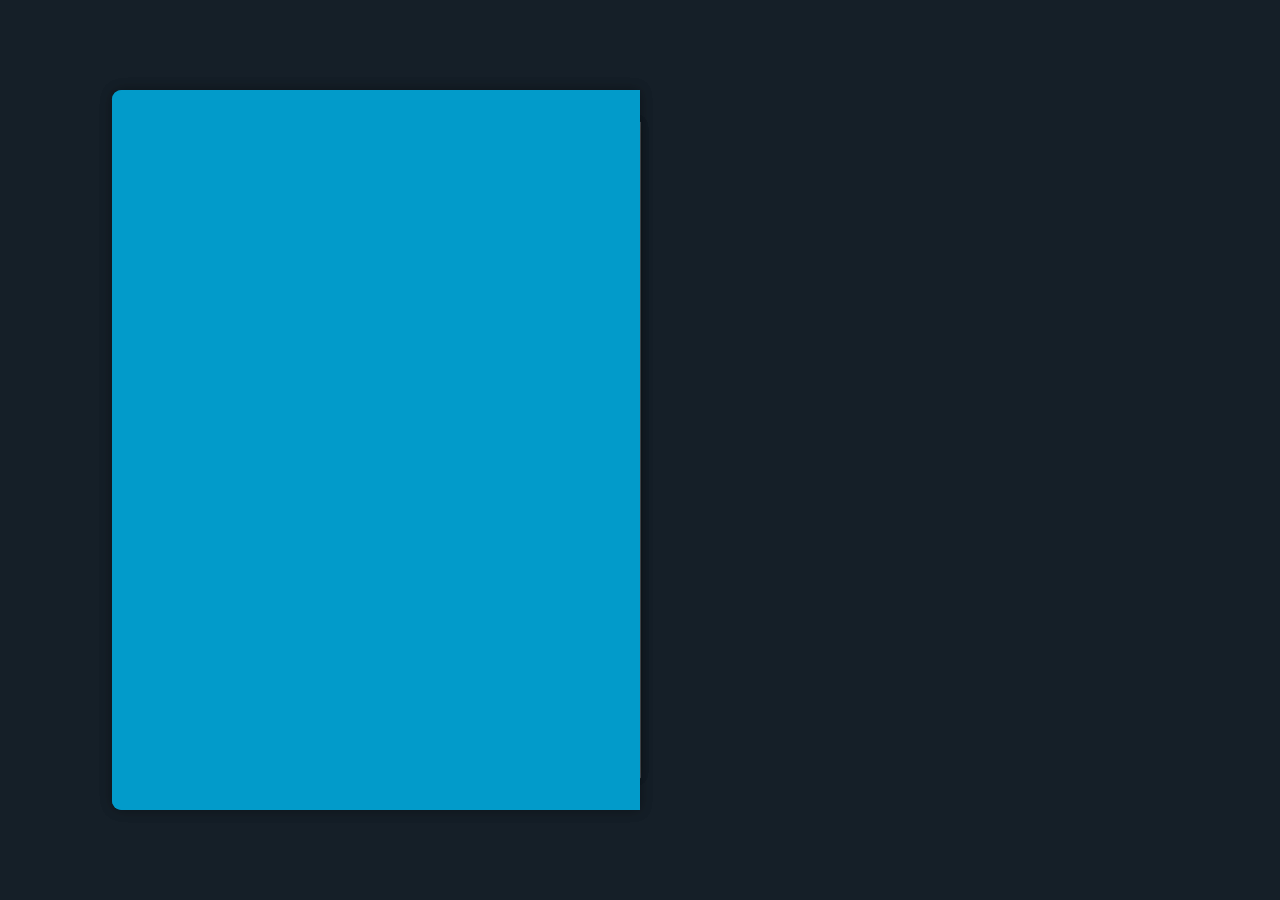
==== index.html @ 39930916 "Update index.html" ====
<!DOCTYPE html>
<html lang="en">
  <head>
    <meta charset="UTF-8" />
    <meta name="viewport" content="1024" />
    <title>3D-Vincent Portfolio Book</title>
    <!-- DevIcon -->
      <link href="https://cdn.jsdelivr.net/gh/devicons/devicon@latest/devicon.min.css"
      rel="stylesheet"
    />
    <!-- BoxIcon -->
    <link
      href="https://unpkg.com/boxicons@2.1.4/css/boxicons.min.css"
      rel="stylesheet"
    />
    <!-- style -->
    <link rel="stylesheet" href="style.css" />
  </head>
	<!-- Google tag (gtag.js) -->
<script async src="https://www.googletagmanager.com/gtag/js?id=G-4Z5NZQYNN8"></script>
<script>
  window.dataLayer = window.dataLayer || [];
  function gtag(){dataLayer.push(arguments);}
  gtag('js', new Date());

  gtag('config', 'G-4Z5NZQYNN8');
</script>
  <body>
    <div class="wrapper">
      <div class="cover cover-left"></div>
      <div class="cover cover-right"></div>

      <div class="book">
        <!-- profile page -->
        <div class="book-page page-left">
          <div class="profile-page">
            <img src="./vicenzo.jfif" alt="" />
            <h1>Vincent Kleigh Manili</h1>
            <h3>Digital Marketing Specalist / Web Developer</h3>

            <div class="social-media">
              <a href="https://www.facebook.com/vincentkleigh.manili"><i class="bx bxl-facebook"></i></a>
              <a href="https://www.instagram.com/vinciimanili/"><i class="bx bxl-instagram"></i></a>
              <a href="https://ph.linkedin.com/in/vincent-kleigh-manili-39a6682aa"><i class="bx bxl-linkedin-square"></i></a>
            </div>

            <p>
              Hi I'm Vincent, I'm a front-end web developer
	      that specializes in HTML, CSS and JavaScipt. I am a hardworking,
	      visionary, honest, analytical and punctual person. I am a
	      confident problem solver, utilizing online tools to solve
	      problems and come-up with fool-proof solutions.
            </p>

            <div class="btn-box">
              <a href="https://drive.google.com/file/d/19Z1fln5J44FVQDnw3Gm48dS0AiTpj0XY/view?usp=drive_link" class="btn">Download  CV</a>
              <a href="09083516323" class="btn contact-me">Contact Me!</a>
            </div>
          </div>
        </div>

        <!-- page 1 & 2 -->
        <div class="book-page page-right turn" id="turn-1">
          <!-- page 1 (work experience) -->
          <div class="page-front">
            <h1 class="title">Work Experience</h1>

            <div class="workeduc-box">
              <div class="workeduc-content">
                <span class="year"
                  ><i class="bx bxs-calendar"></i>May - October 22, 2024</span
                >
                <h3>ProspectBoss</h3>
                <p>
                  Responsible for managing website and funnel designs and automations, finalizing CSS code,
                  integrating third-party tools with GHL via Zapier, handling social media marketing/management,
                  conducting market research, and implementing SEO strategies.
                </p>
              </div>

              <div class="workeduc-content">
                <span class="year"
                  ><i class="bx bxs-calendar"></i>April 2020 - October 22, 2024</span
                >
                <h3>The Exalted Media</h3>
                <p>
                  Integration of third-party software into GHL via Zapier, setup of workflows and automations,
                  website and funnel building, pipeline development,
                  market and product research, and SEO.
                </p>
              </div>

              <div class="workeduc-content">
                <span class="year"
                  ><i class="bx bxs-calendar"></i>November 21, 2024 - Present</span
                >
                <h3>VROSS Meatshoppe</h3>
                <p>
                  Manage system inventory, encode and track item movements, maintain POS and digital scales,
                  handle branch accounts and daily sales encoding, provide hardware technical support,
                  set up POS systems, and maintain CCTV.
                </p>
              </div>
            </div>
            <span class="number-page">1</span>

            <!-- next button -->
            <span class="nextprev-btn" data-page="turn-1">
              <i class="bx bx-chevron-right"></i>
            </span>
          </div>

          <!-- page 2 (education) -->
          <div class="page-back">
            <h1 class="title">Education</h1>

            <div class="workeduc-box">
              <div class="workeduc-content">
                <span class="year"
                  ><i class="bx bxs-calendar"></i>2021 - 2024</span
                >
                <h3>Caraga State Universty</h3>
                <p>
                  Bachelor of Science in Computer Science - Undergraduate
                </p>
              </div>

              <div class="workeduc-content">
                <span class="year"
                  ><i class="bx bxs-calendar"></i>2016 - 2020</span
                >
                <h3>Saint Michael College of Caraga</h3>
                <p>
                  Information and Communications Techology - Graduate
                </p>
              </div>

              <div class="workeduc-content">
                <span class="year"
                  ><i class="bx bxs-calendar"></i>2008 - 2016</span
                >
                <h3>Tagcatong Central Elementary School</h3>
                <p>
                  Graduate
                </p>
              </div>
            </div>

            <span class="number-page">2</span>

            <!-- prev button -->
            <span class="nextprev-btn back" data-page="turn-1">
              <i class="bx bx-chevron-left"></i>
            </span>
          </div>
        </div>


        <!-- page 3 & 4 -->
        <div class="book-page page-right turn" id="turn-2">
          <!-- page 3 (my services) -->
          <div class="page-front">
            <h1 class="title">My Services</h1>

            <div class="services-box">
              <div class="services-content">
                <i class="bx bx-code-alt"></i>
                <h3>Web Development</h3>
                <p>
                  I am proficient in HTML and CSS, and a beginner in JavaSript, practicing
		  Python and NodeJs.
                </p>
                
              </div>

              <div class="services-content">
                <i class="bx bxs-paint"></i>
                <h3>Creative Design</h3>
                <p>
                  I do graphic design using various tools like Figma, Canva and Photoshop.
                </p>
                

              </div>

              <div class="services-content">
                <i class="bx bx-bar-chart-alt"></i>
                <h3>Digital Marketing</h3>
                <p>
                  I know Facebook ads, Google ads, Go Highlevel, Wordpress, GoDaddy, Zapier
		  ScreamingFrog, Semrush, etc; Funnel, landing-page and website building.
                </p>
                
              </div>

              <div class="services-content">
                <i class="bx bx-search"></i>
                <h3>SEO</h3>
                <p>
                  I utilize ScreamingFrog and Semrush for SEO. I ensure to properly optimize websites
		  to maintain search engine top rankings.
                </p>
                
              </div>
            </div>

            <span class="number-page">3</span>

            <!-- next button -->
            <span class="nextprev-btn" data-page="turn-2">
              <i class="bx bx-chevron-right"></i>
            </span>

          </div>
          <!-- page 4 (my skills) -->
          <div class="page-back">
            <h1 class="title">My Skills</h1>

            <div class="skills-box">
              <div class="skills-content">
                <h3>Front-End</h3>
                <div class="content">
                  <span><i class="bx bxl-html5"></i> HTML</span>
                  <span><i class="bx bxl-css3"></i>CSS</span>
                  <span><i class="bx bxl-javascript"></i>JS</span>
                </div>
              </div>

              <div class="skills-content">
                <h3>Back-End</h3>
                <div class="content">
                  <span><i class="bx bxl-python"></i>Python</span>
                  <span><i class="bx bxl-nodejs"></i>Node JS</span>
                </div>
              </div>

              <div class="skills-content">
                <h3>UI/UX and Graphics Design</h3>
                <div class="content">
                  <span><i class="bx bxl-figma"></i>Figma</span>
                  <span><i class="devicon-photoshop-plain colored"></i>Photosop</span>
                  <span><i class="devicon-canva-plain colored"></i>Canva</span>
                </div>
              </div>
            </div>

            <span class="number-page">4</span>

            <!-- next button -->
            <span class="nextprev-btn back" data-page="turn-2">
              <i class="bx bx-chevron-left"></i>
            </span>
          </div>
        </div>

            <!-- page 5 & 6 -->
            <div class="book-page page-right turn" id="turn-3">
                <!-- page 5 (latest project or many portfolio) -->
                <div class="page-front">
                    <h1 class="title">Latest Project</h1>

                    <div class="portfolio-box">
                        <div class="img-box">
                            <img src="digital_marketing.jpg" alt="Digital Marketing">
                        </div>

                        <div class="info-box">
                            <div class="info-title">
                                <h3>$10, 10 day trial lead capture campaign</h3>
                                <a href="https://freeleads.prospectboss.com/10-10-day-trial">Live Preview <i class="bx bx-link-           	external"></i></a>
                            </div>
                            <p>Tech Used:</p>
                            <p> GHL funnel builder, this was the better performing funnel design after A/B testing.
				Canva for the background video and icons, CSS for the animation gradiants.
			    </p>
                        </div>
                        <div class="btn-box">
                            <a href="https://docs.google.com/document/d/1DNMsMBxaat-QOQLXEq_dF7KLifsxFiW6GRzvpeQWTPI/edit?usp=sharing" class="btn">More Portfolio</a>
                                
                        </div>
                    </div>

                    <span class="number-page">5</span>

                    <!-- next button -->
                    <span class="nextprev-btn" data-page="turn-3">
                      <i class="bx bx-chevron-right"></i>
                    </span>
                </div>


                <!-- page 6 (contact me!) -->
                <div class="page-back">
		<!-- 
                    <h1 class="title">Contact Me!</h1>
                    <div class="contact-box">
                      <form id= "contactForm" action="sendmail.php" method="POST">
  			<input type="text" name="name" class="field" placeholder="Full Name" required>
		        <input type="email" name="email" class="field" placeholder="Email Address" required>
  			<textarea name="message" cols="30" rows="10" class="field" placeholder="Your Message" required>					</textarea>
  			<input type="submit" value="Send Message" class="btn">
		      </form>
			<p id="statusMsg"></p>
                    </div>
		-->

                    <span class="number-page">6</span>

                    <!-- next button -->
                    <span class="nextprev-btn back" data-page="turn-3">
                      <i class="bx bx-chevron-left"></i>
                    </span>

                    <a href="#" class="back-profile">
                      <p>Profile</p>
                      <i class="bx bxs-user"></i>
                    </a>
                </div>

            </div>
      </div>
    </div>

    <!-- script -->
    <script src="script.js"></script>
  </body>
</html>
---- style.css ----
@import url('https://fonts.googleapis.com/css2?family=Comic+Relief:wght@400;700&family=Nunito:ital,wght@0,200..1000;1,200..1000&display=swap');

*{
    margin: 0;
    padding: 0;
    text-decoration: none;
    box-sizing: border-box;
    border: none;
    outline: none;
}
:root {
    --bg-color: #151f28;
    --main-color: #02577a;
    --text-color: #333;
    --second-text-color: #555;
    --white-color:#fff;
    --cover-color:linear-gradient(45deg, #00abf0, #006e9a);
    --pages-color:linear-gradient(90deg, #fff, #ddd);
    --border: 0.125rem solid #00abf0;
    --box-shadow: 0 0 0.8rem rgba(0,0,0,0.2);

}
body{
    display: flex;
    justify-content: center;
    align-items: center;
    min-height: 100vh; 
    background-color: var(--bg-color);
    color: var(--text-color);
    overflow: hidden;
    font-family: "Nunito", sans-serif;
}
.wrapper{
    position: relative;
    width: 66rem;
    height: 45rem;
    padding: 2rem;
    perspective: 250rem;
    animation: show-animate 2s forwards;
}
@keyframes show-animate {
    0%,
    30% {
        opacity: 0;
        transform: rotate(-20deg);
    }
    100% {
        opacity: 1;
        transform: rotate(0deg);
    }
}
.cover {
    position: absolute;
    top: 0;
    left: 0;
    width: 50%;
    height: 100%;
    background-color: var(--cover-color);
    background-color: #029bca;
    box-shadow: var(--box-shadow);
    border-top-left-radius: 0.6rem;
    border-bottom-left-radius: 0.6rem;
    transform-origin: right;
}
.cover.cover-left{
    z-index: -1;
}
.cover.cover-right{
    z-index: 100;
    transition: transform 1s cubic-bezier(.645, .045, .355, 1);

}
.cover.cover-right.turn {
    transform: rotateY(180deg);
}
.book {
    position: relative;
    width: 100%;
    height: 100%;
    display: flex;
    perspective: 250rem;
}
.book .book-page {
    position: absolute;
    width: 50%;
    height: 100%;
    background: var(--pages-color);
    box-shadow: 0 0 .6rem rgba(0,0,0,0.1);
    display: flex;
    padding: 2rem;
}
.book-page.page-left{
    box-shadow: -.6rem .6rem .6rem rgba(0,0,0,0.1);
}
.profile-page{
    display: flex;
    flex-direction: column;
    justify-content: center;
    align-items: center;
}
.profile-page img{
     max-width: 180px;
     border-radius: 50%;
     border: 0.25rem solid var(--main-color);
     margin-bottom: .8rem;
}
.profile-page h1 {
    font-size: 2.7rem;
    line-height: 1;
}
.profile-page h3{
    color: var(--main-color);
    font-size: 1.5rem;
    text-align: center;
}
.profile-page .social-media {
    margin: .6rem .8rem;
}
.profile-page .social-media a{
    display: inline-flex;
    justify-content: center;
    align-items: center;
    width: 2.5rem;
    height: 2.5rem;
    background: transparent;
    border: var(--border);
    border-radius: 50%;
    font-size: 1.3rem;
    color: var(--main-color);
    margin: 0 .2rem;
    transition: .5s;

}
.profile-page .social-media a:hover{
    background-color: var(--main-color);
    color: var(--white-color);
}
.profile-page p {
    text-align: justify;
    font-size: 1.1rem;
}
.profile-page .btn-box{
    margin-top: 1.2rem;
}
.btn {
    display: inline-flex;
    justify-content: center;
    align-items: center;
    width: 9.5rem;
    height: 3rem;
    background: var(--main-color);
    border: var(--border) ;
    border-radius: .3rem;
    font-size: 1rem;
    color: var( --white-color);
    font-weight: 500;
    margin: 0 1rem;
    transition: .5s;
}
.btn-box .btn:nth-child(2){
    background: transparent;
    color: var(--main-color);
}
.btn-box .btn:nth-child(1):hover{
    background: transparent;
    color: var(--main-color);
}
.btn-box .btn:nth-child(2):hover{
    background: var(--main-color);
    color: var(--white-color);
}

/* right page */
.book-page.page-right{
    position: absolute;
    right: 0;
    transform-style: preserve-3d;
    transform-origin: left;
    transition: transform 1s cubic-bezier(.645, .045, .355, 1);
}
.book-page.page-right.turn{
    transform: rotateY(-180deg);
}

.book-page .page-front,
.book-page .page-back{
    position: absolute;
    top: 0;
    left: 0;
    width: 100%;
    height: 100%;
    background: var(--pages-color);
    padding: 1.5rem 2rem;
}
.book-page .page-front{
    transform: rotateY(0deg) translateZ(1px);
}
.book-page .page-back{
    transform: rotateY(180deg) translateZ(1px);
}

.title {
    text-align: center;
}
.workeduc-box {
    border-left: var(--border);
    margin-top: 2rem;
}
.workeduc-box .workeduc-content {
    position: relative;
    padding-left: 1.6rem;
    padding-bottom: 1.2rem;
}
.workeduc-box .workeduc-content::before{
    content: '';
    position: absolute;
    top: 0;
    left: -0.65rem;
    width: 1.2rem;
    height: 1.2rem;
    border-radius: 50%;
    background: var(--main-color);
}
.workeduc-content .year {
    color: var(--main-color);
    font-size: 1.2rem;
}
.workeduc-content h3{
    font-size: 1.4rem;
    margin: .3rem 0;
}
.workeduc-content p{
    font-size: .900rem;
    text-align: justify ;
}
.workeduc-content .year i {
    margin-right: .4rem;
    font-size: 1.2rem;
}
.number-page{
    position: absolute;
    bottom: 1rem;
    left: 50%;
    transform: translateX(-50%);
    font-weight: 600;
}

/* next button */
.nextprev-btn{
    position: absolute;
    bottom: .9rem;
    right: 1.5rem;
    width: 2rem;
    height: 2rem;
    cursor: pointer;
    font-size: 2rem;
    color: var(--second-text-color);
    display: inline-flex;
    justify-content: center;
    align-items: center;
    transition: .5s;
}
.nextprev-btn:hover{
    color: var(--main-color);
}
.nextprev-btn.back{
    left: 1.5rem;
}

/* my services */
.services-box{
    display: flex;
    flex-wrap: wrap;
    gap: 1.5rem;
    margin-top: 2rem;
}
.services-box .services-content{
    flex: 1 1 10rem ;
    border: var(--border);
    border-radius: .5rem;
    padding: .8rem .5rem 1.1rem;
    text-align: center;
    transition: .3s ease;
}
.services-box .services-content:hover{
    box-shadow: var(--box-shadow);
}
.services-content i{
    font-size: 2.4rem;
    color: var(--main-color);
}
.services-content h3{
    font-size: 1.1rem;
}
.services-content p {
    margin: .2rem 0 .8rem;
}
.services-content .btn {
    width: 8rem;
    height: 2.5rem;
}
.services-content .btn:hover{
    background-color: transparent;
    color: var(--main-color);
}


/* skilss box */
.skills-box{
    display: flex;
    flex-wrap: wrap;
    gap: 1.5rem;
    margin-top: 2rem;

}
.skills-box .skills-content{
    flex: 1 1 20rem;
}
.skills-content h3{
    font-size: 1.3rem;
    line-height: 1;
    margin-bottom: .6rem;
}
.skills-content .content{
    display: flex;
    flex-wrap: wrap;
    gap: .8rem;
}
.skills-content .content span{
    display: inline-flex;
    flex-direction: column;
    justify-content: center;
    align-items: center;
    width: 6rem;
    height: 5rem;
    border: var(--border);
    border-radius: .3rem;
    font-weight: 600;
    transition: .3 ease;
}
.skills-content .content span:hover{
    box-shadow: var(--box-shadow);
}
.skills-content .content span i{
    color: var(--main-color);
    font-size: 3rem;
}

/* portfolio */
.portfolio-box{
    margin-top: 2rem;

}
.portfolio-box .img-box{
    display: flex;
    width: 100%;
    height: 15rem;
    border-radius: .5rem;
    border: var(--border);
    overflow: hidden;
}
.portfolio-box .img-box img{
    width: 100%;
    object-fit: cover;
    transition: .5s ease;
}
.portfolio-box .img-box:hover img{
    transform: scale(1.1);
}
.portfolio-box .info-box{
    margin: 1rem 0 1.5rem;
}
.portfolio-box .info-box .info-title{
    display: flex;
    justify-content: space-between;
    align-items: center;
    margin-bottom: 1rem;
}
.portfolio-box .info-box .info-title h3{
    font-size: 1.3rem;
}
.portfolio-box .info-box .info-title a{
    display: flex;
    align-items: center;
    color: var(--main-color);
}
.portfolio-box .info-box .info-title a i{
    margin-left: .3rem;
}
.portfolio-box .info-box p:nth-of-type(1){
    font-weight: 600;
}
.portfolio-box .info-box p{
    text-align: justify;
}
.portfolio-box .btn-box{
    display: flex;
    justify-content: center;
}
.portfolio-box .btn-box .btn{
    margin: 0 1 .15rem;
}


/* Contact Me! */
.contact-box{
    margin-top: 2rem;
    text-align: center;
}
.contact-box .field{
    width: 100%;
    background-color: transparent;
    border: var(--border);
    border-radius: .3rem;
    padding: .8rem;
    font-size: 1rem;
    color: var(--text-color);
    margin-bottom: 1.5rem;
}

.contact-box .field::placeholder{
    color: var(--text-color);
}
.contact-box textarea{
    resize: none;
    height: 15rem;
}
.contact-box .btn{
    cursor: pointer;
}
.contact-box .btn:hover{
    background-color: transparent;
    color: var(--main-color);
}

.back-profile{
    position: absolute;
    bottom: 1.2rem;
    right: 2rem;
    width: 2rem;
    height: 2rem;
    background-color: transparent;
    border: var(--border);
    border-radius: .3rem;
    font-size: 1.1rem;
    color: var(--main-color);
    display: inline-flex;
    justify-content: center;
    align-items: center;
    transition: .5s;
}
.back-profile:hover{
    background: var(--main-color);
    color: var(--white-color);
}
.back-profile p{
    position: absolute;
    top: 0;
    left: 50%;
    transform: translateX(-50%) scale(.5);
    font-size: 1rem;
    opacity: 0;
    transition: .5s;
    color: var(--main-color);
}
.back-profile:hover p{
    opacity: 1;
    transform: translateX(-50%) scale(1);
    top: -1.8rem;
}
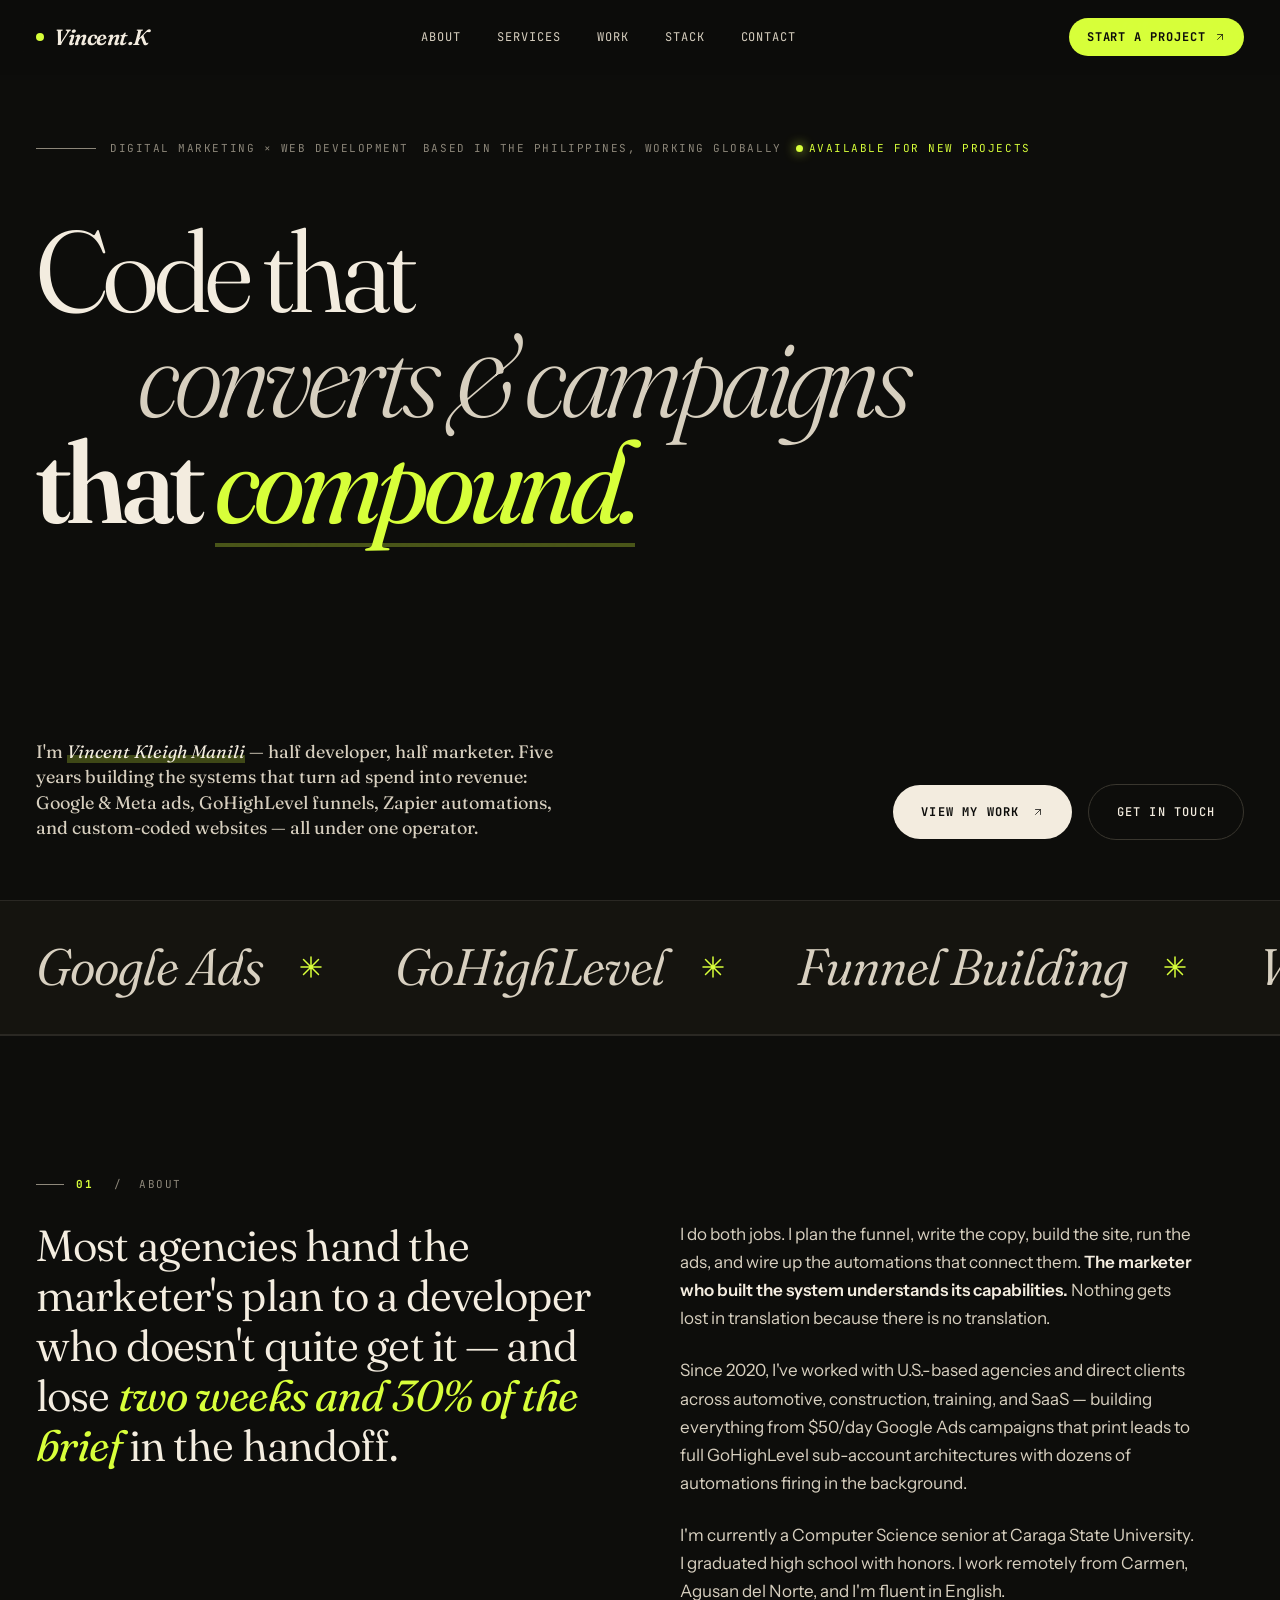
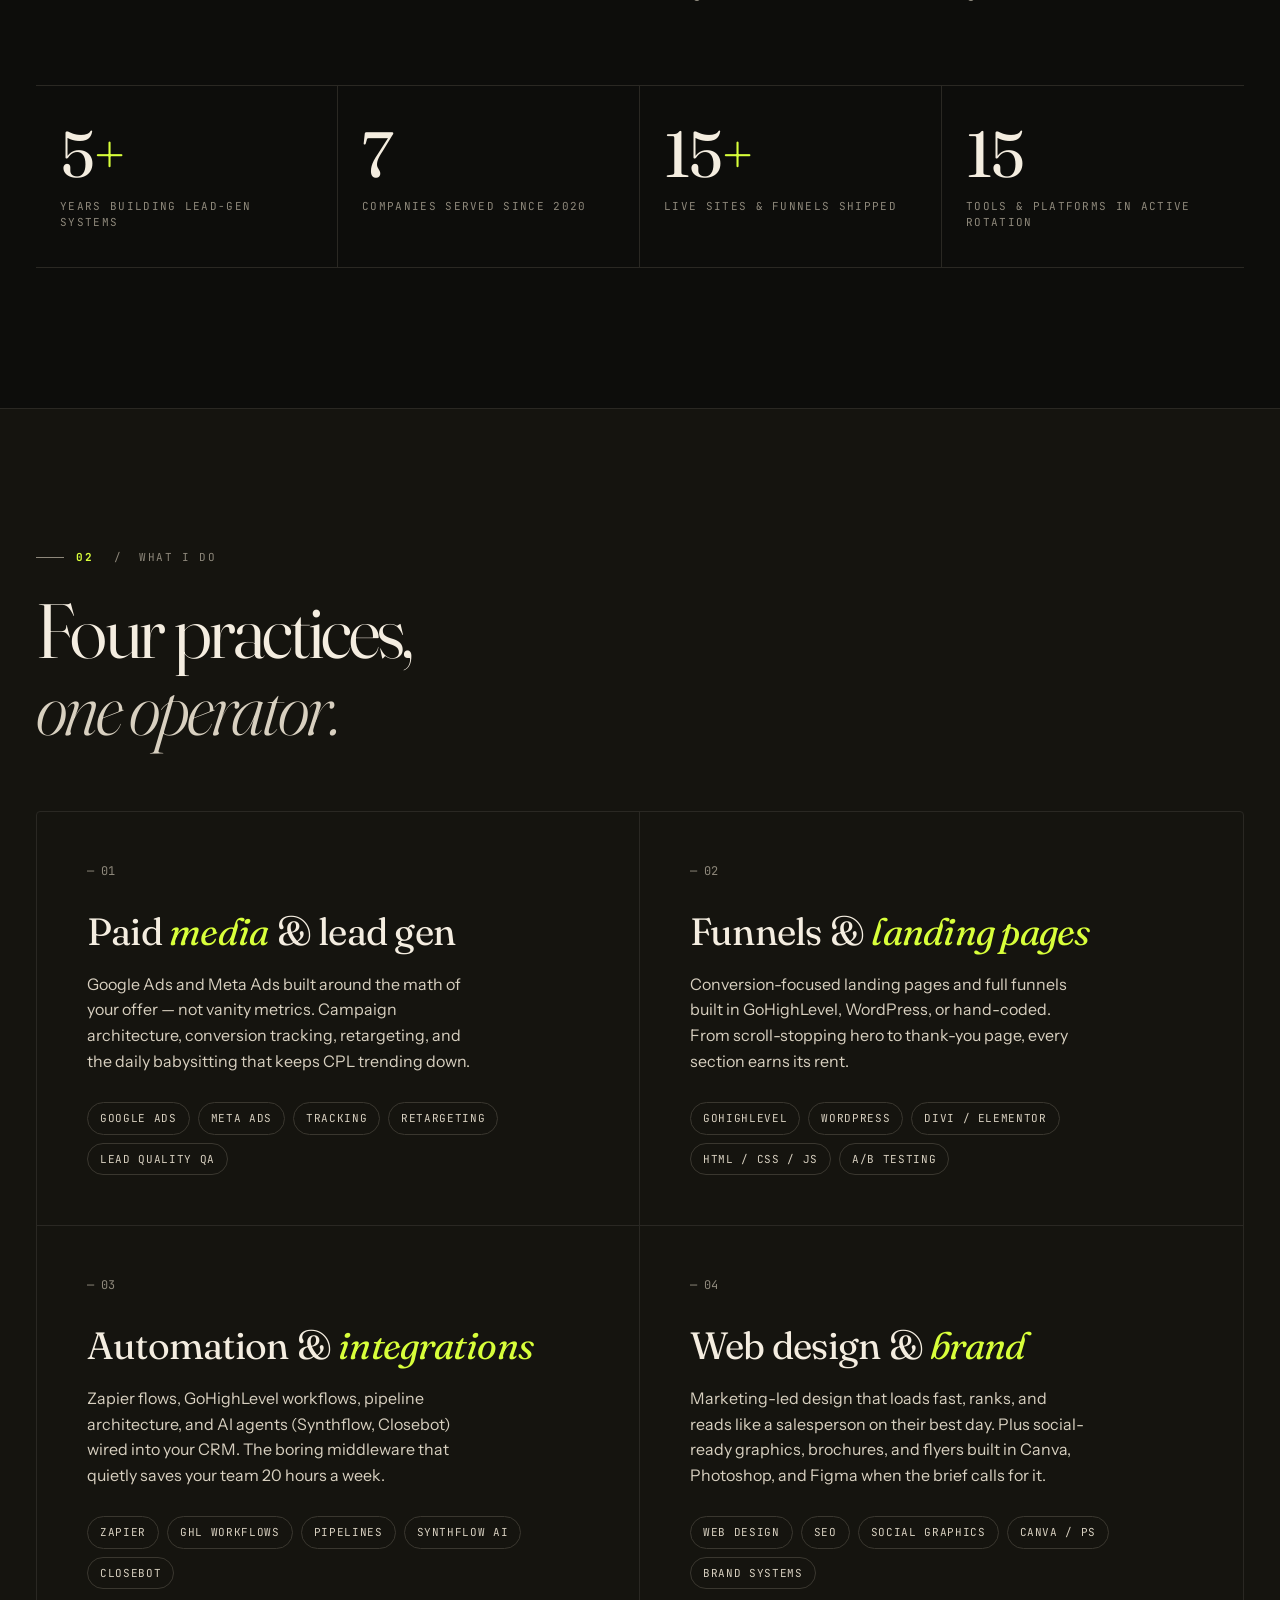
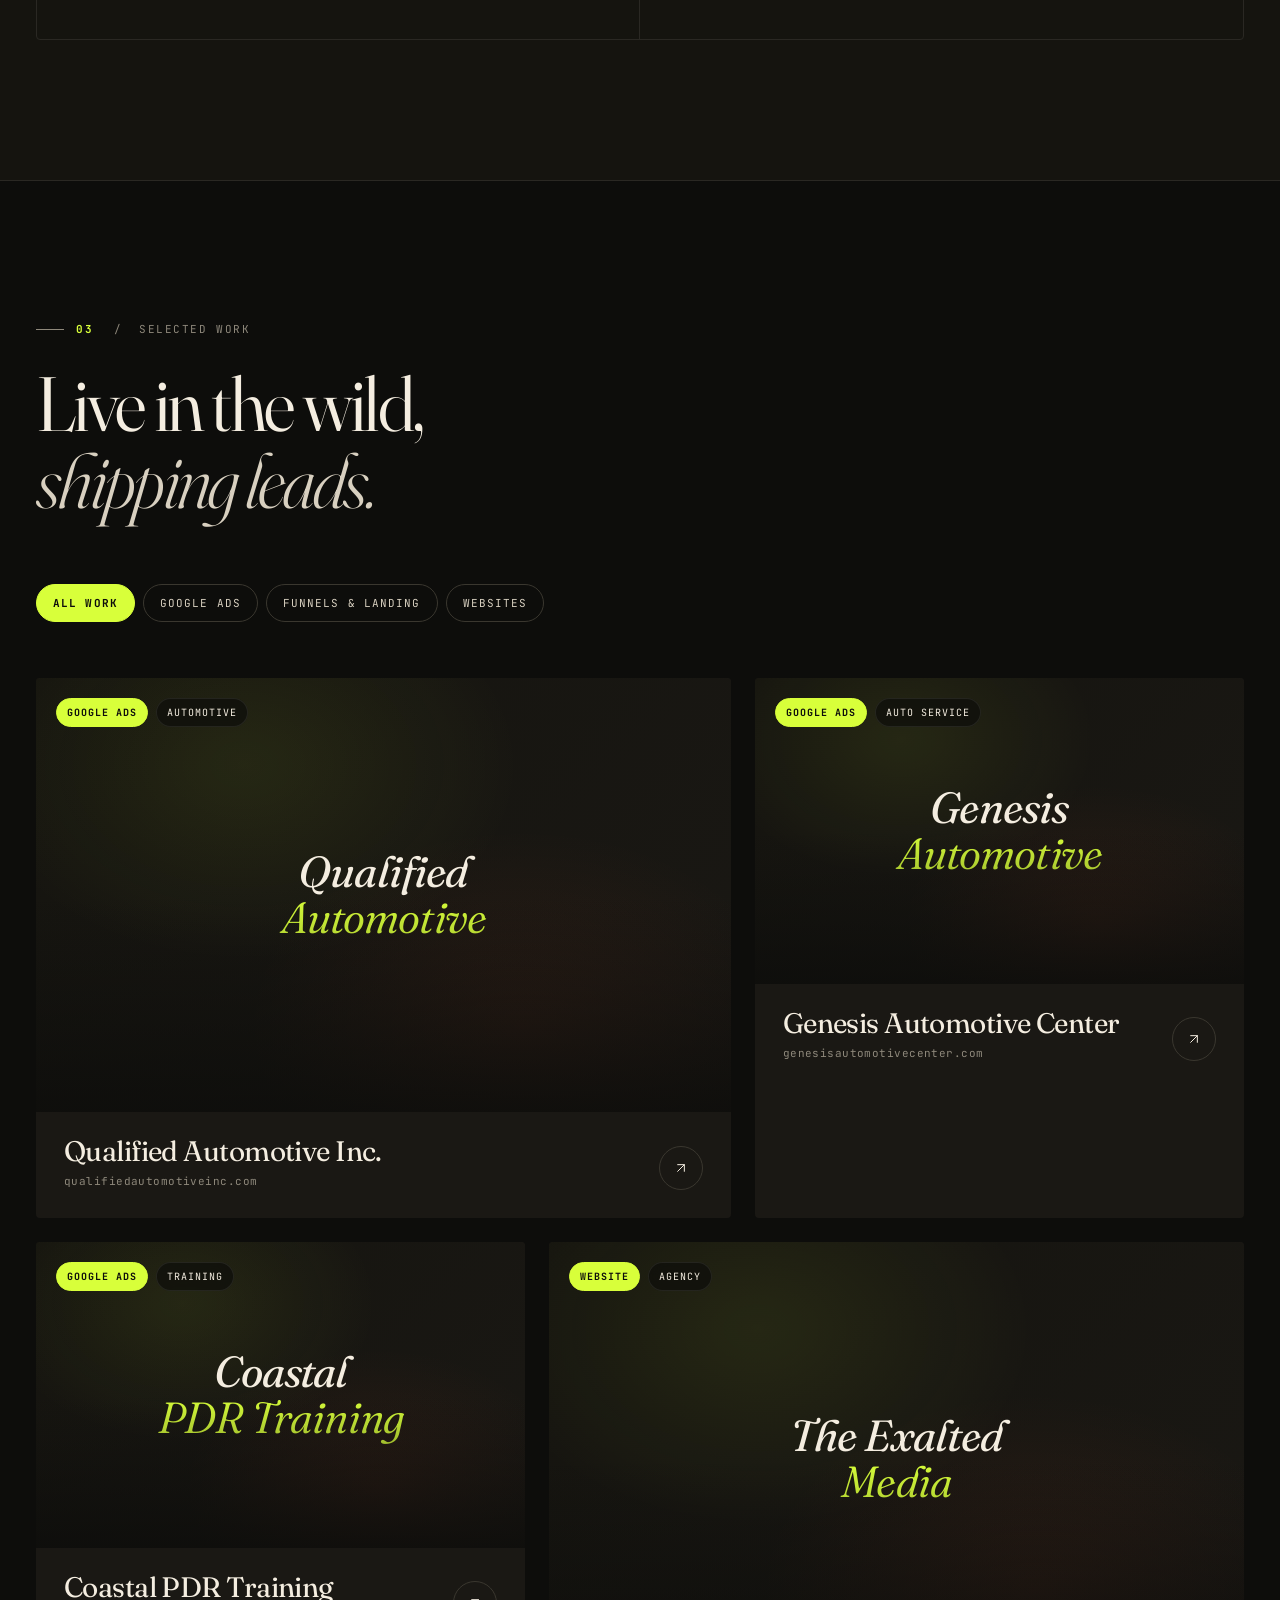
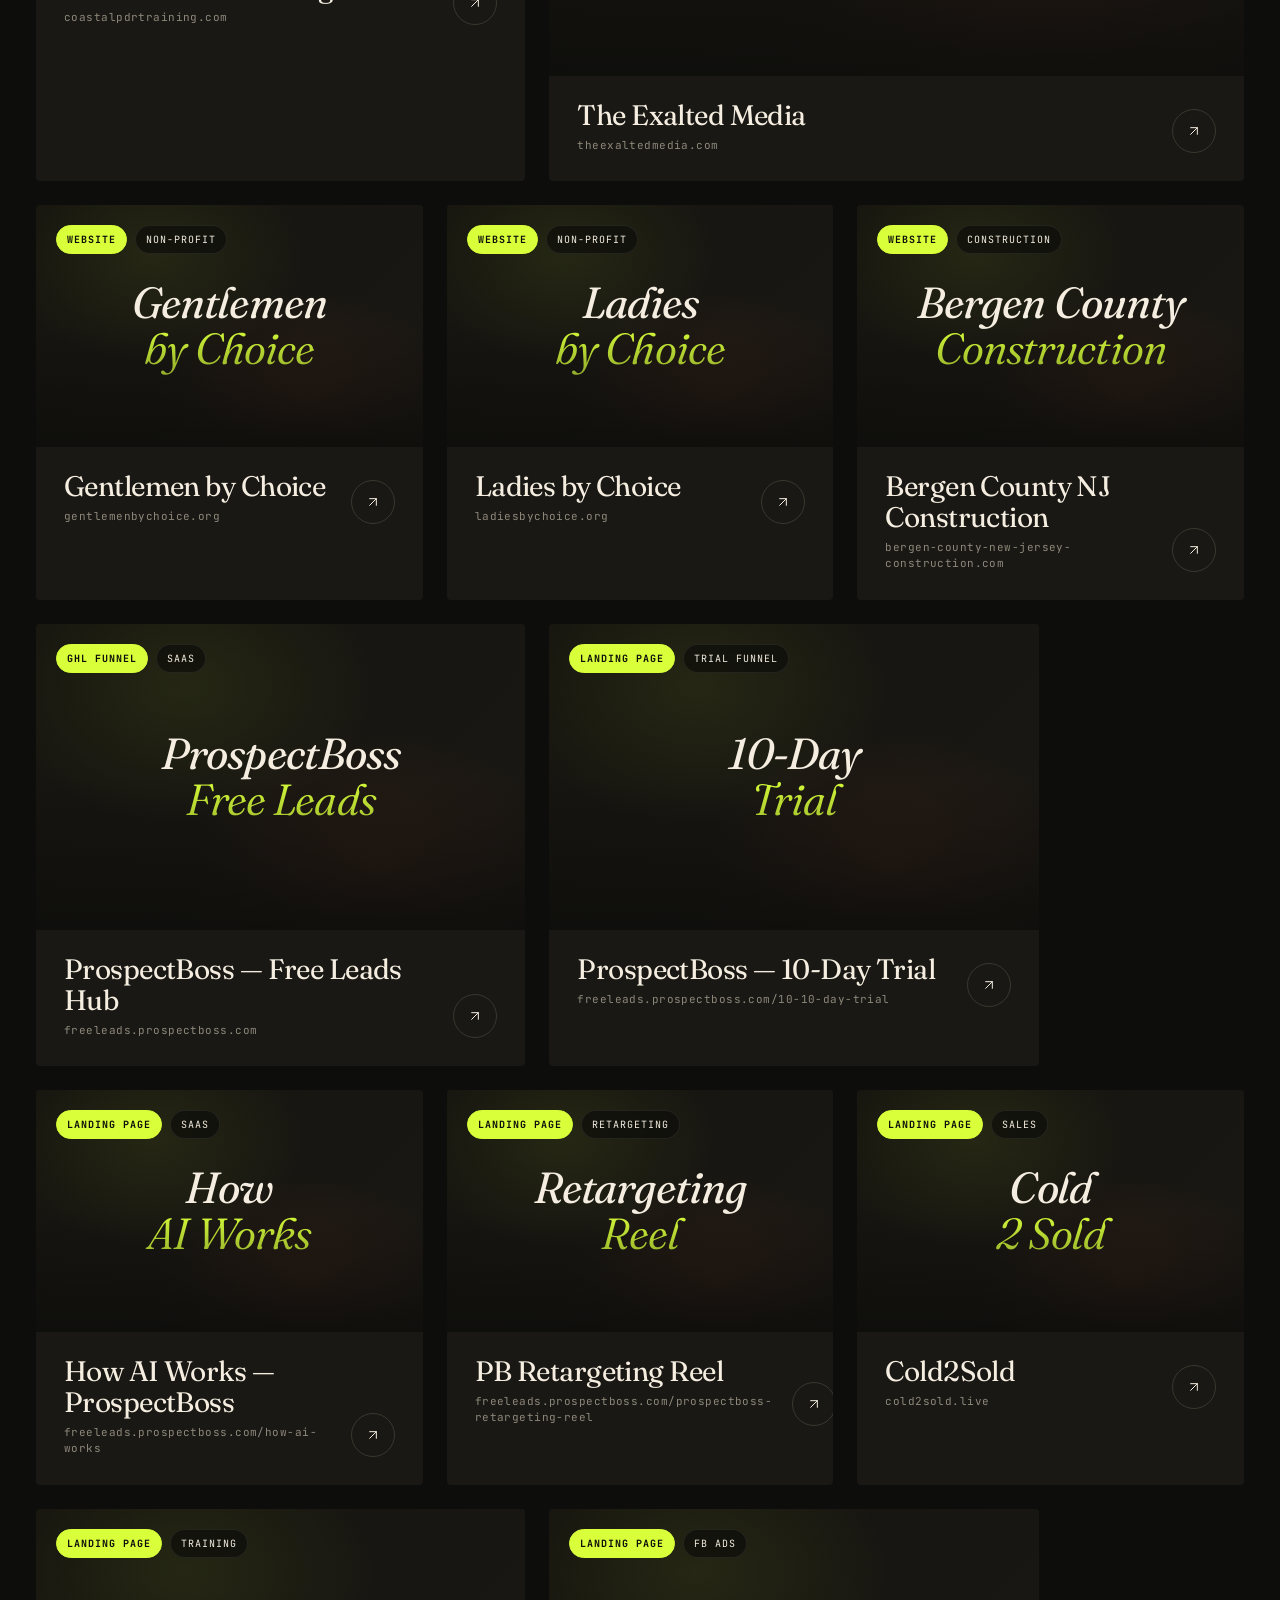
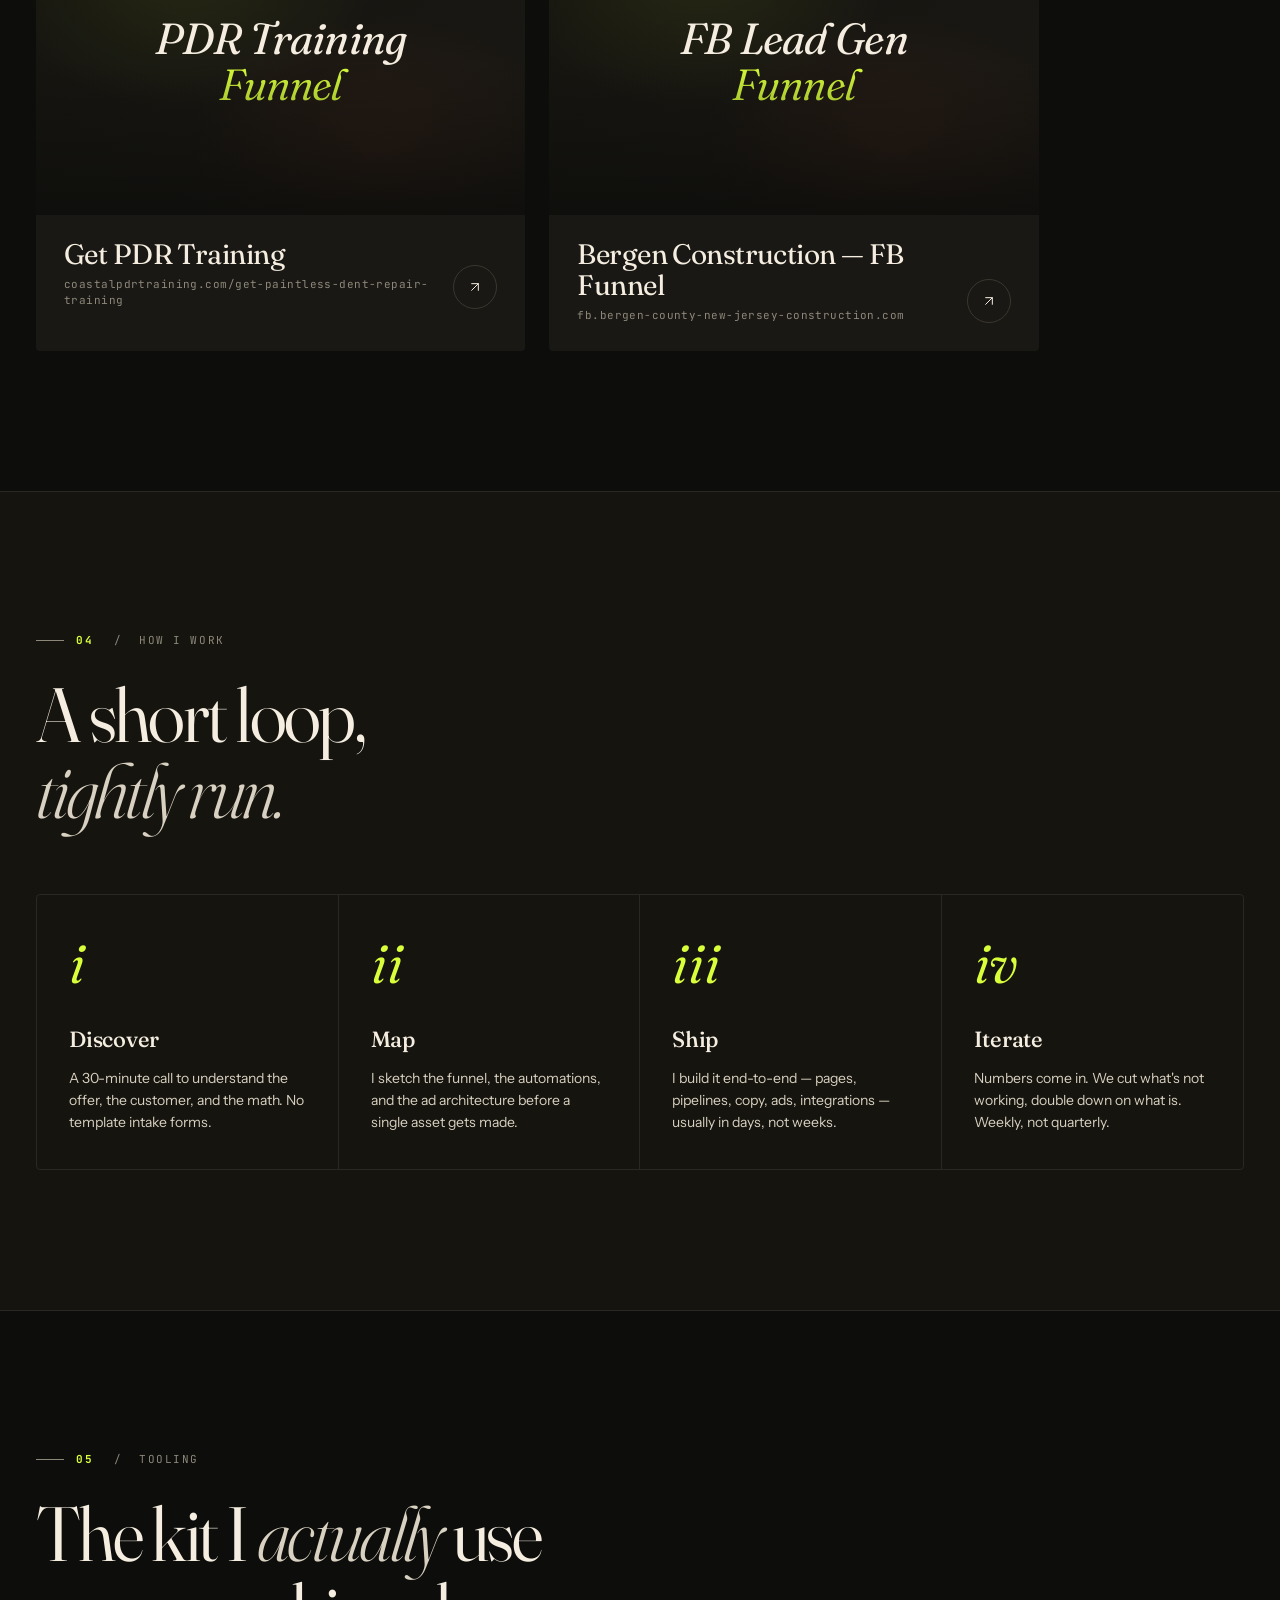
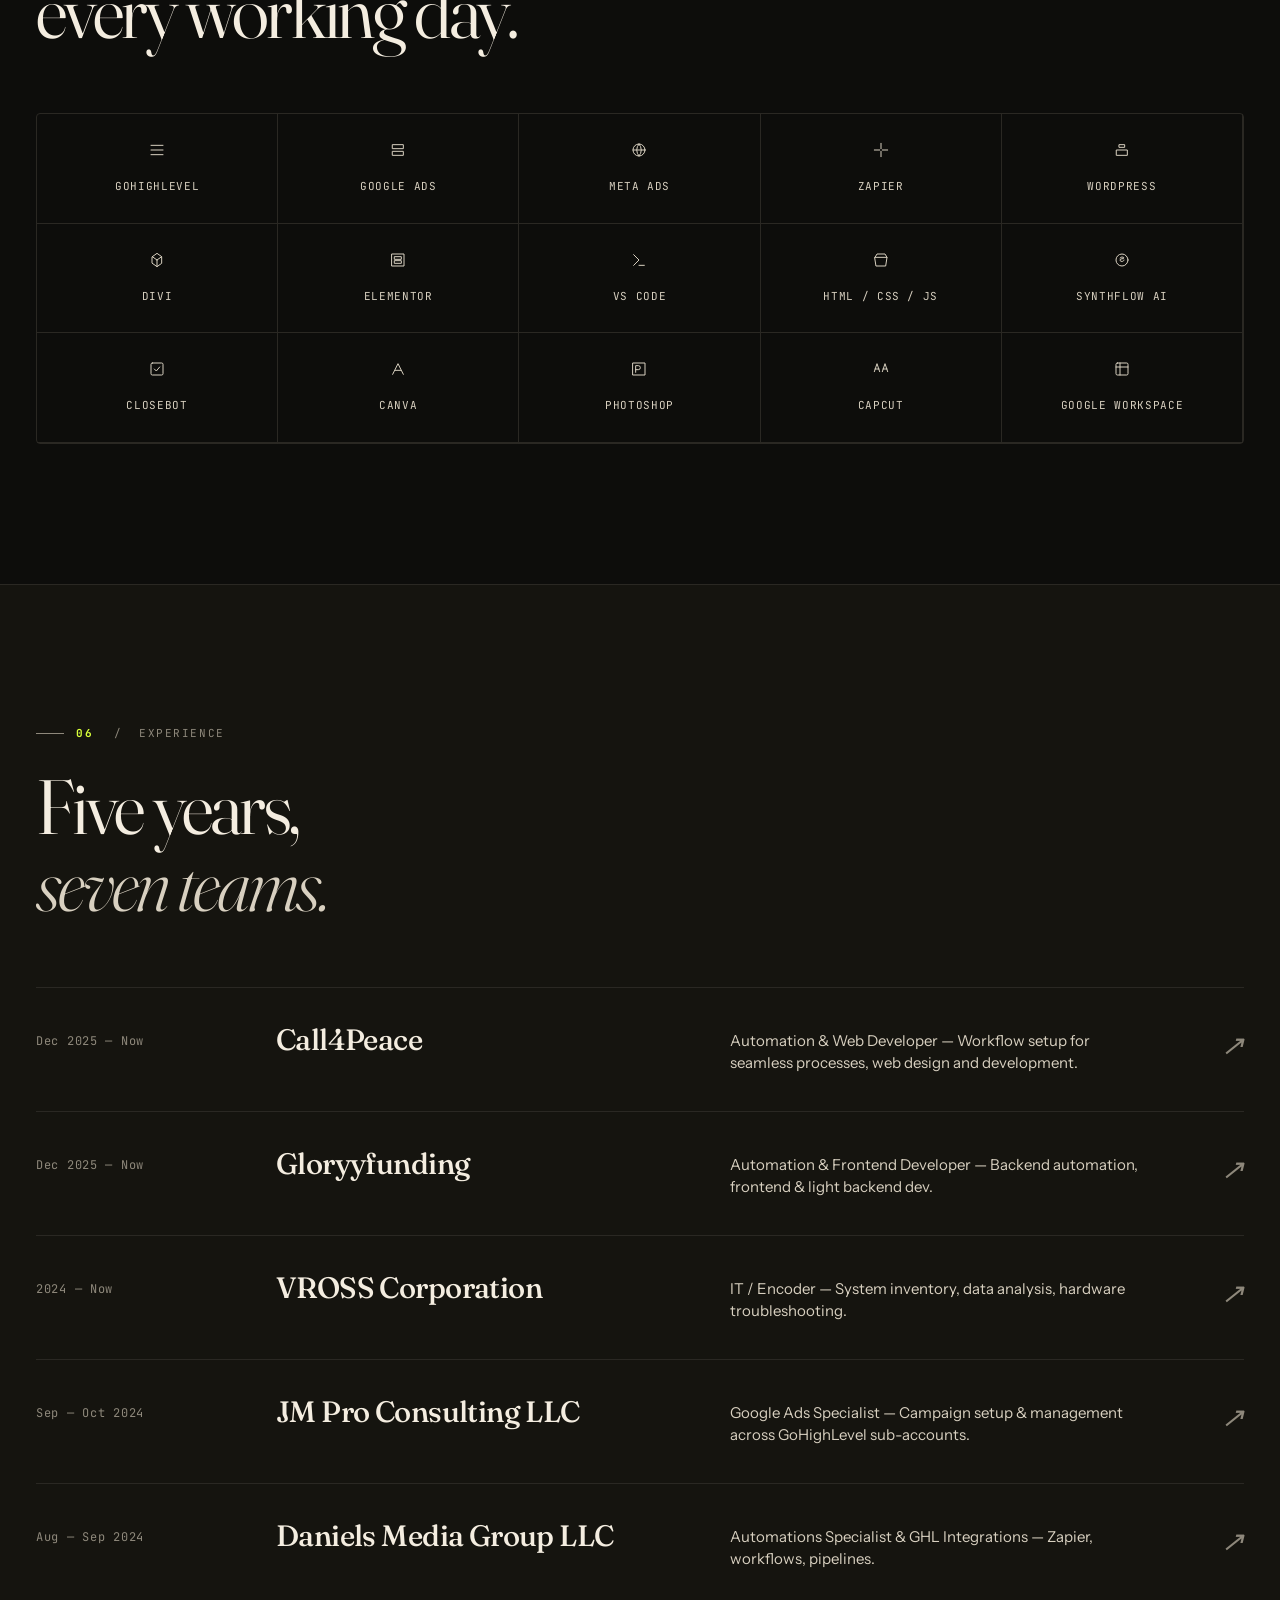
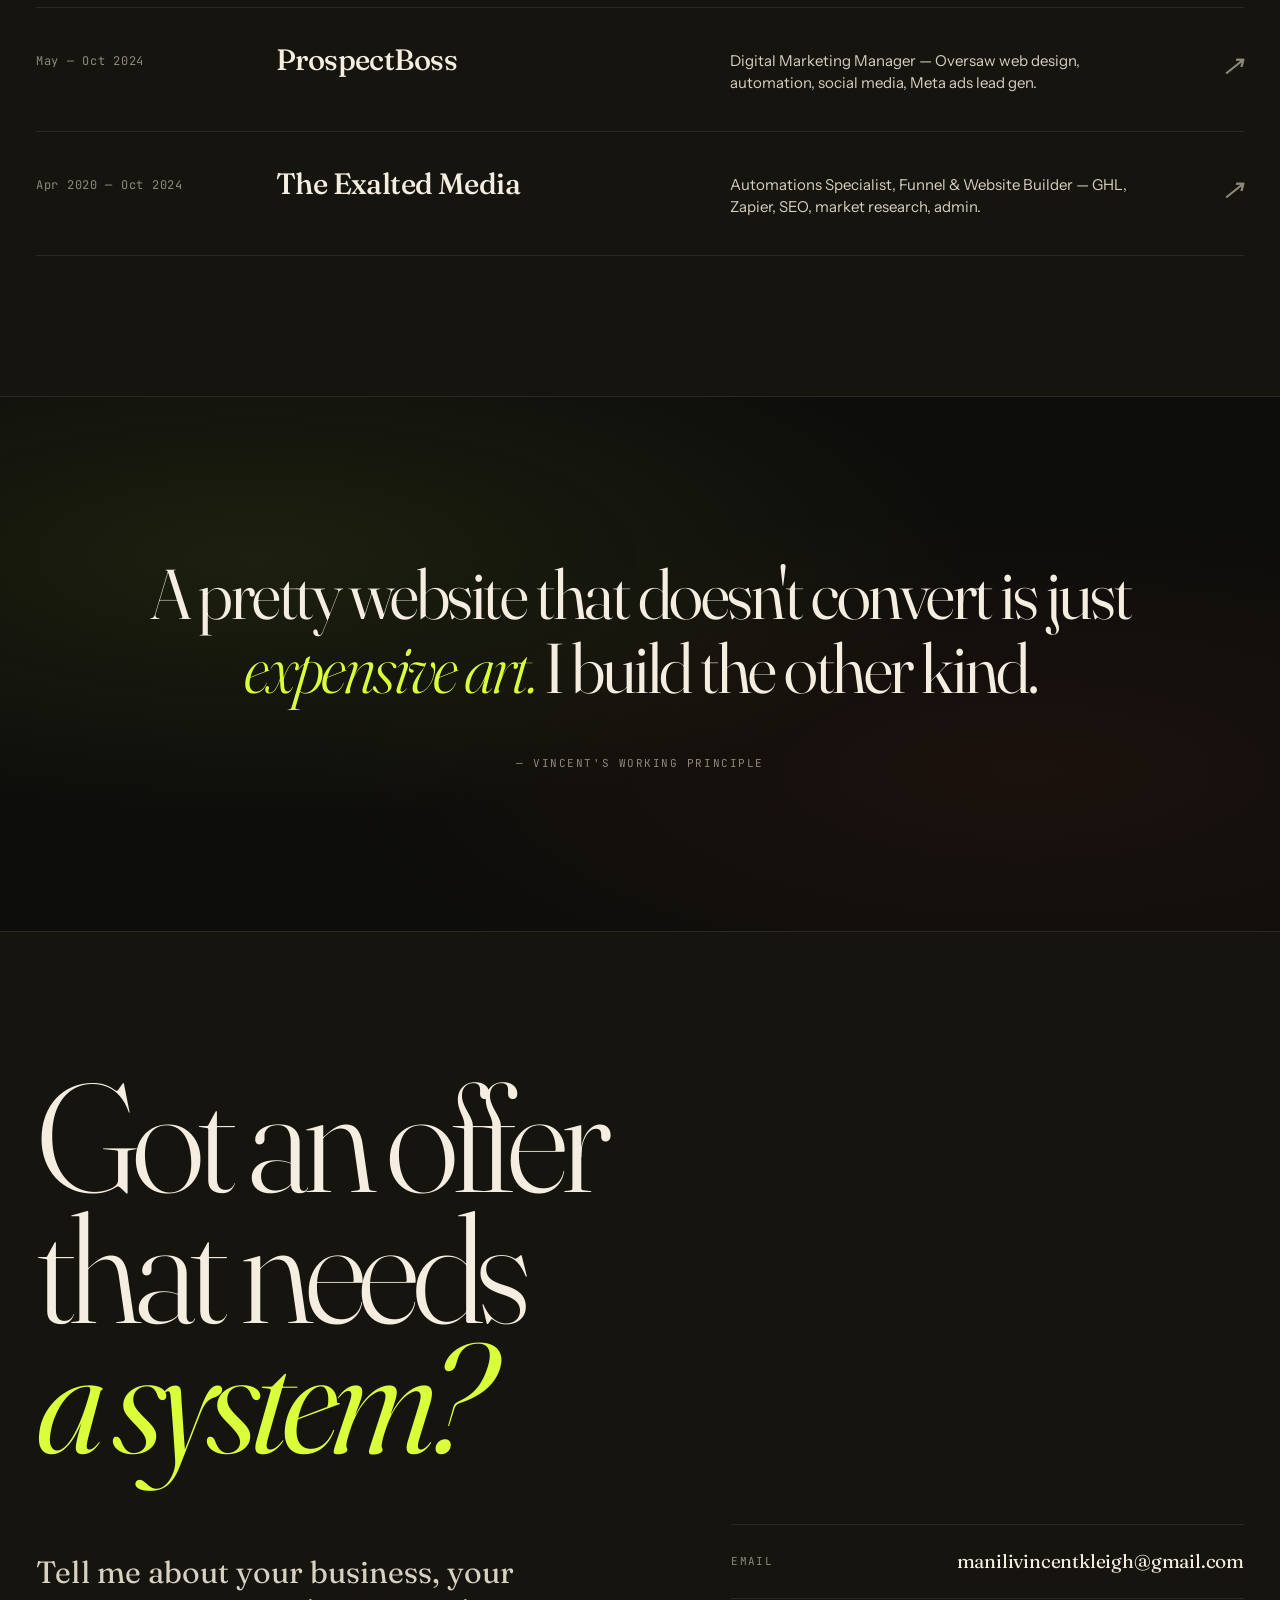
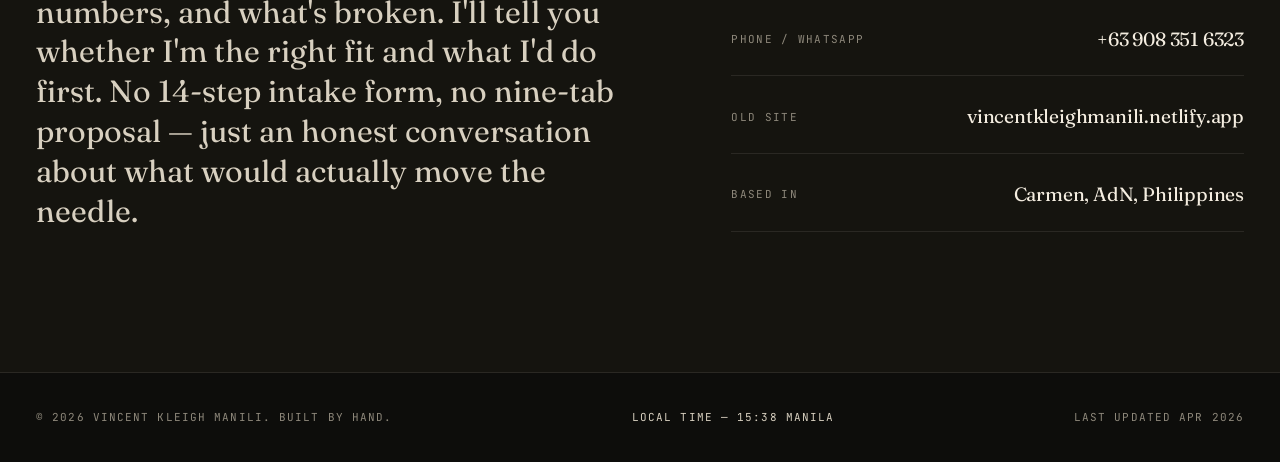
==== commit 449671a0: "Add files via upload" ====
--- a/index.html
+++ b/index.html
@@ -1,327 +1,1796 @@
 <!DOCTYPE html>
 <html lang="en">
-  <head>
-    <meta charset="UTF-8" />
-    <meta name="viewport" content="1024" />
-    <title>3D-Vincent Portfolio Book</title>
-    <!-- DevIcon -->
-      <link href="https://cdn.jsdelivr.net/gh/devicons/devicon@latest/devicon.min.css"
-      rel="stylesheet"
-    />
-    <!-- BoxIcon -->
-    <link
-      href="https://unpkg.com/boxicons@2.1.4/css/boxicons.min.css"
-      rel="stylesheet"
-    />
-    <!-- style -->
-    <link rel="stylesheet" href="style.css" />
-  </head>
-	<!-- Google tag (gtag.js) -->
-<script async src="https://www.googletagmanager.com/gtag/js?id=G-4Z5NZQYNN8"></script>
+<head>
+<meta charset="UTF-8" />
+<meta name="viewport" content="width=device-width, initial-scale=1.0" />
+<title>Vincent Kleigh Manili — Digital Marketing & Web Developer</title>
+<meta name="description" content="I build the systems that turn clicks into clients. Google Ads, GoHighLevel automations, funnels, and custom-coded websites — all from one operator." />
+<meta property="og:title" content="Vincent Kleigh Manili — Marketing & Code that Converts" />
+<meta property="og:description" content="Five years of building lead-gen systems that move metrics. Funnels, ads, automation, and code under one roof." />
+
+<link rel="preconnect" href="https://fonts.googleapis.com" />
+<link rel="preconnect" href="https://fonts.gstatic.com" crossorigin />
+<link href="https://fonts.googleapis.com/css2?family=Fraunces:ital,opsz,wght,SOFT@0,9..144,300..900,0..100;1,9..144,300..900,0..100&family=Instrument+Sans:ital,wght@0,400..700;1,400..700&family=JetBrains+Mono:ital,wght@0,400;0,500;0,700;1,400&display=swap" rel="stylesheet" />
+
+<style>
+
+:root {
+  --bg:        #0d0d0b;
+  --bg-elev:  #15140f;
+  --bg-card:  #1a1814;
+  --line:     #2a2823;
+  --line-2:   #3a372f;
+  --fg:       #f4ede0;
+  --fg-2:    #d8d0c0;
+  --fg-mute: #8e887b;
+  --accent:   #d8ff3a;     
+  --accent-2: #ff5a2c;     
+  --accent-3: #6e8eff;     
+
+  --display: "Fraunces", "Times New Roman", serif;
+  --body: "Instrument Sans", -apple-system, BlinkMacSystemFont, sans-serif;
+  --mono: "JetBrains Mono", ui-monospace, Menlo, monospace;
+
+  --radius: 4px;
+  --maxw: 1440px;
+}
+
+*, *::before, *::after { box-sizing: border-box; margin: 0; padding: 0; }
+html { scroll-behavior: smooth; }
+body {
+  font-family: var(--body);
+  background: var(--bg);
+  color: var(--fg);
+  line-height: 1.5;
+  -webkit-font-smoothing: antialiased;
+  text-rendering: optimizeLegibility;
+  overflow-x: hidden;
+}
+img { display: block; max-width: 100%; }
+a { color: inherit; text-decoration: none; }
+button { font: inherit; cursor: pointer; border: none; background: none; color: inherit; }
+
+::selection { background: var(--accent); color: var(--bg); }
+
+body::before {
+  content: "";
+  position: fixed; inset: 0;
+  background-image: url("data:image/svg+xml,%3Csvg viewBox='0 0 200 200' xmlns='http://www.w3.org/2000/svg'%3E%3Cfilter id='n'%3E%3CfeTurbulence type='fractalNoise' baseFrequency='0.9' numOctaves='3' stitchTiles='stitch'/%3E%3CfeColorMatrix values='0 0 0 0 0 0 0 0 0 0 0 0 0 0 0 0 0 0 0.45 0'/%3E%3C/filter%3E%3Crect width='100%25' height='100%25' filter='url(%23n)'/%3E%3C/svg%3E");
+  opacity: 0.06;
+  pointer-events: none;
+  z-index: 1000;
+  mix-blend-mode: overlay;
+}
+
+.nav {
+  position: fixed; top: 0; left: 0; right: 0;
+  z-index: 100;
+  padding: 18px 36px;
+  display: flex; align-items: center; justify-content: space-between;
+  backdrop-filter: blur(14px);
+  -webkit-backdrop-filter: blur(14px);
+  background: rgba(13, 13, 11, 0.55);
+  border-bottom: 1px solid transparent;
+  transition: border-color .3s ease, background .3s ease;
+}
+.nav.scrolled {
+  border-bottom-color: var(--line);
+  background: rgba(13, 13, 11, 0.85);
+}
+.nav__logo {
+  font-family: var(--display);
+  font-weight: 600;
+  font-size: 22px;
+  letter-spacing: -0.02em;
+  font-style: italic;
+  display: flex; align-items: center; gap: 10px;
+}
+.nav__logo .dot {
+  width: 8px; height: 8px;
+  background: var(--accent);
+  border-radius: 50%;
+  display: inline-block;
+  animation: pulse 2s ease-in-out infinite;
+}
+@keyframes pulse {
+  0%, 100% { transform: scale(1); opacity: 1; }
+  50% { transform: scale(1.4); opacity: 0.6; }
+}
+.nav__links {
+  display: flex; gap: 36px;
+  font-family: var(--mono);
+  font-size: 12px;
+  text-transform: uppercase;
+  letter-spacing: 0.08em;
+}
+.nav__links a {
+  position: relative;
+  padding: 6px 0;
+  color: var(--fg-2);
+  transition: color .25s ease;
+}
+.nav__links a::after {
+  content: "";
+  position: absolute; left: 0; bottom: 0;
+  width: 0; height: 1px;
+  background: var(--accent);
+  transition: width .3s cubic-bezier(.7,0,.3,1);
+}
+.nav__links a:hover { color: var(--fg); }
+.nav__links a:hover::after { width: 100%; }
+
+.nav__cta {
+  display: inline-flex; align-items: center; gap: 8px;
+  font-family: var(--mono);
+  font-size: 12px;
+  text-transform: uppercase;
+  letter-spacing: 0.08em;
+  padding: 10px 18px;
+  background: var(--accent);
+  color: var(--bg);
+  border-radius: 100px;
+  font-weight: 700;
+  transition: transform .2s ease, background .25s ease;
+}
+.nav__cta:hover { transform: translateY(-1px); background: #e6ff5a; }
+
+@media (max-width: 880px) {
+  .nav { padding: 14px 20px; }
+  .nav__links { display: none; }
+}
+
+.hero {
+  position: relative;
+  min-height: 100vh;
+  padding: 140px 36px 60px;
+  display: flex; flex-direction: column; justify-content: space-between;
+  overflow: hidden;
+}
+.hero__inner {
+  max-width: var(--maxw);
+  margin: 0 auto;
+  width: 100%;
+}
+.hero__kicker {
+  display: flex; align-items: center; gap: 14px;
+  font-family: var(--mono);
+  font-size: 11px;
+  letter-spacing: 0.14em;
+  text-transform: uppercase;
+  color: var(--fg-mute);
+  margin-bottom: 60px;
+}
+.hero__kicker .line {
+  width: 60px; height: 1px;
+  background: var(--fg-mute);
+}
+.hero__kicker .available {
+  color: var(--accent);
+  display: inline-flex; align-items: center; gap: 6px;
+}
+.hero__kicker .available::before {
+  content: "";
+  width: 7px; height: 7px;
+  background: var(--accent);
+  border-radius: 50%;
+  box-shadow: 0 0 12px var(--accent);
+  animation: pulse 1.6s ease-in-out infinite;
+}
+
+.hero__title {
+  font-family: var(--display);
+  font-weight: 350;
+  font-size: clamp(48px, 9vw, 168px);
+  line-height: 0.92;
+  letter-spacing: -0.04em;
+  font-variation-settings: "opsz" 144, "SOFT" 30;
+}
+.hero__title .line-1 { display: block; }
+.hero__title .line-2 {
+  display: block;
+  font-style: italic;
+  font-weight: 300;
+  color: var(--fg-2);
+  padding-left: 8vw;
+}
+.hero__title .line-3 {
+  display: block;
+  font-weight: 600;
+}
+.hero__title .line-3 .accent {
+  font-style: italic;
+  font-weight: 400;
+  color: var(--accent);
+  position: relative;
+}
+.hero__title .line-3 .accent::after {
+  content: "";
+  position: absolute;
+  left: 0; right: 0; bottom: 0.05em;
+  height: 4px;
+  background: var(--accent);
+  opacity: 0.3;
+}
+
+.hero__bottom {
+  max-width: var(--maxw);
+  margin: 0 auto;
+  width: 100%;
+  display: grid;
+  grid-template-columns: 1fr 1fr;
+  gap: 60px;
+  align-items: end;
+  padding-top: 80px;
+}
+.hero__sub {
+  font-family: var(--display);
+  font-size: clamp(18px, 1.4vw, 22px);
+  line-height: 1.4;
+  font-weight: 400;
+  color: var(--fg-2);
+  max-width: 540px;
+}
+.hero__sub em {
+  font-style: italic;
+  color: var(--fg);
+  background: linear-gradient(180deg, transparent 65%, rgba(216, 255, 58, 0.25) 65%);
+}
+
+.hero__actions {
+  display: flex;
+  gap: 16px;
+  align-items: center;
+  justify-content: flex-end;
+  flex-wrap: wrap;
+}
+
+.btn-primary {
+  display: inline-flex; align-items: center; gap: 12px;
+  padding: 18px 28px;
+  background: var(--fg);
+  color: var(--bg);
+  border-radius: 100px;
+  font-family: var(--mono);
+  font-size: 12px;
+  text-transform: uppercase;
+  letter-spacing: 0.1em;
+  font-weight: 700;
+  transition: transform .25s ease, background .25s ease;
+}
+.btn-primary:hover { background: var(--accent); transform: translateY(-2px); }
+.btn-primary svg { transition: transform .25s ease; }
+.btn-primary:hover svg { transform: translate(2px, -2px); }
+
+.btn-ghost {
+  display: inline-flex; align-items: center; gap: 12px;
+  padding: 18px 28px;
+  border: 1px solid var(--line-2);
+  border-radius: 100px;
+  font-family: var(--mono);
+  font-size: 12px;
+  text-transform: uppercase;
+  letter-spacing: 0.1em;
+  color: var(--fg);
+  font-weight: 500;
+  transition: border-color .25s ease, color .25s ease;
+}
+.btn-ghost:hover { border-color: var(--accent); color: var(--accent); }
+
+@media (max-width: 880px) {
+  .hero { padding: 100px 20px 40px; min-height: auto; }
+  .hero__kicker { margin-bottom: 36px; flex-wrap: wrap; }
+  .hero__kicker .line { width: 40px; }
+  .hero__title .line-2 { padding-left: 0; }
+  .hero__bottom { grid-template-columns: 1fr; gap: 36px; padding-top: 50px; }
+  .hero__actions { justify-content: flex-start; }
+}
+
+.marquee {
+  border-top: 1px solid var(--line);
+  border-bottom: 1px solid var(--line);
+  padding: 28px 0;
+  overflow: hidden;
+  background: var(--bg-elev);
+  position: relative;
+}
+.marquee__track {
+  display: flex;
+  animation: scroll 40s linear infinite;
+  white-space: nowrap;
+  width: max-content;
+}
+.marquee__item {
+  display: inline-flex; align-items: center; gap: 36px;
+  padding: 0 36px;
+  font-family: var(--display);
+  font-size: clamp(28px, 4vw, 56px);
+  font-weight: 350;
+  font-style: italic;
+  letter-spacing: -0.02em;
+  color: var(--fg-2);
+}
+.marquee__item .star {
+  display: inline-block;
+  width: 24px; height: 24px;
+  color: var(--accent);
+  flex-shrink: 0;
+}
+@keyframes scroll {
+  from { transform: translateX(0); }
+  to { transform: translateX(-50%); }
+}
+
+.section {
+  padding: 140px 36px;
+  position: relative;
+}
+.section__inner {
+  max-width: var(--maxw);
+  margin: 0 auto;
+  width: 100%;
+}
+.section__label {
+  display: flex; align-items: center; gap: 12px;
+  font-family: var(--mono);
+  font-size: 11px;
+  letter-spacing: 0.14em;
+  text-transform: uppercase;
+  color: var(--fg-mute);
+  margin-bottom: 28px;
+}
+.section__label .num {
+  color: var(--accent);
+  font-weight: 700;
+}
+.section__label::before {
+  content: "";
+  width: 28px; height: 1px;
+  background: var(--fg-mute);
+}
+.section__title {
+  font-family: var(--display);
+  font-weight: 350;
+  font-size: clamp(40px, 6vw, 96px);
+  line-height: 1;
+  letter-spacing: -0.035em;
+  font-variation-settings: "opsz" 144;
+  margin-bottom: 64px;
+}
+.section__title em {
+  font-style: italic;
+  font-weight: 300;
+  color: var(--fg-2);
+}
+@media (max-width: 880px) {
+  .section { padding: 90px 20px; }
+  .section__title { margin-bottom: 40px; }
+}
+
+.about {
+  border-top: 1px solid var(--line);
+}
+.about__grid {
+  display: grid;
+  grid-template-columns: 1fr 1fr;
+  gap: 80px;
+  align-items: start;
+}
+.about__lead {
+  font-family: var(--display);
+  font-size: clamp(28px, 3.4vw, 48px);
+  line-height: 1.15;
+  font-weight: 350;
+  letter-spacing: -0.02em;
+}
+.about__lead em {
+  font-style: italic;
+  color: var(--accent);
+  font-weight: 400;
+}
+.about__body {
+  display: flex; flex-direction: column; gap: 24px;
+  font-size: 17px;
+  line-height: 1.65;
+  color: var(--fg-2);
+  max-width: 520px;
+}
+.about__body p strong { color: var(--fg); font-weight: 600; }
+
+.about__stats {
+  margin-top: 80px;
+  display: grid;
+  grid-template-columns: repeat(4, 1fr);
+  gap: 0;
+  border-top: 1px solid var(--line);
+  border-bottom: 1px solid var(--line);
+}
+.stat {
+  padding: 36px 24px;
+  border-right: 1px solid var(--line);
+}
+.stat:last-child { border-right: none; }
+.stat__num {
+  font-family: var(--display);
+  font-size: clamp(40px, 5vw, 72px);
+  font-weight: 400;
+  line-height: 1;
+  letter-spacing: -0.03em;
+  margin-bottom: 12px;
+}
+.stat__num .plus { color: var(--accent); }
+.stat__label {
+  font-family: var(--mono);
+  font-size: 11px;
+  letter-spacing: 0.12em;
+  text-transform: uppercase;
+  color: var(--fg-mute);
+}
+@media (max-width: 880px) {
+  .about__grid { grid-template-columns: 1fr; gap: 40px; }
+  .about__stats { grid-template-columns: repeat(2, 1fr); margin-top: 50px; }
+  .stat { padding: 24px 16px; border-bottom: 1px solid var(--line); }
+  .stat:nth-child(2) { border-right: none; }
+  .stat:nth-child(3), .stat:nth-child(4) { border-bottom: none; }
+}
+
+.services {
+  border-top: 1px solid var(--line);
+  background: var(--bg-elev);
+}
+.services__grid {
+  display: grid;
+  grid-template-columns: repeat(2, 1fr);
+  gap: 0;
+  border: 1px solid var(--line);
+  border-radius: var(--radius);
+  overflow: hidden;
+}
+.service {
+  padding: 50px;
+  border-right: 1px solid var(--line);
+  border-bottom: 1px solid var(--line);
+  position: relative;
+  transition: background .35s ease;
+  cursor: default;
+}
+.service:nth-child(2n) { border-right: none; }
+.service:nth-child(n+3) { border-bottom: none; }
+.service:hover {
+  background: var(--bg-card);
+}
+.service::before {
+  content: "";
+  position: absolute;
+  top: 0; left: 0;
+  width: 0; height: 2px;
+  background: var(--accent);
+  transition: width .5s cubic-bezier(.7,0,.3,1);
+}
+.service:hover::before { width: 100%; }
+
+.service__num {
+  font-family: var(--mono);
+  font-size: 12px;
+  color: var(--fg-mute);
+  margin-bottom: 32px;
+}
+.service__title {
+  font-family: var(--display);
+  font-size: clamp(28px, 3vw, 38px);
+  font-weight: 400;
+  letter-spacing: -0.02em;
+  line-height: 1.05;
+  margin-bottom: 20px;
+}
+.service__title em { font-style: italic; color: var(--accent); }
+.service__desc {
+  color: var(--fg-2);
+  font-size: 16px;
+  line-height: 1.6;
+  margin-bottom: 28px;
+  max-width: 400px;
+}
+.service__list {
+  list-style: none;
+  display: flex;
+  flex-wrap: wrap;
+  gap: 8px;
+}
+.service__list li {
+  font-family: var(--mono);
+  font-size: 11px;
+  letter-spacing: 0.06em;
+  text-transform: uppercase;
+  padding: 7px 12px;
+  border: 1px solid var(--line-2);
+  border-radius: 100px;
+  color: var(--fg-2);
+  transition: color .2s ease, border-color .2s ease;
+}
+.service:hover .service__list li { color: var(--fg); border-color: var(--fg-mute); }
+
+@media (max-width: 880px) {
+  .services__grid { grid-template-columns: 1fr; }
+  .service { padding: 36px 24px; border-right: none; }
+  .service:not(:last-child) { border-bottom: 1px solid var(--line); }
+  .service:nth-child(n+3) { border-bottom: 1px solid var(--line); }
+  .service:last-child { border-bottom: none; }
+}
+
+.work {
+  border-top: 1px solid var(--line);
+}
+.work__filters {
+  display: flex; flex-wrap: wrap; gap: 8px;
+  margin-bottom: 56px;
+}
+.filter {
+  font-family: var(--mono);
+  font-size: 11px;
+  letter-spacing: 0.1em;
+  text-transform: uppercase;
+  padding: 10px 16px;
+  border: 1px solid var(--line-2);
+  border-radius: 100px;
+  color: var(--fg-2);
+  transition: all .2s ease;
+}
+.filter:hover { color: var(--fg); border-color: var(--fg-mute); }
+.filter.active {
+  background: var(--accent);
+  color: var(--bg);
+  border-color: var(--accent);
+  font-weight: 700;
+}
+
+.projects {
+  display: grid;
+  grid-template-columns: repeat(12, 1fr);
+  gap: 24px;
+}
+.project {
+  position: relative;
+  border-radius: var(--radius);
+  overflow: hidden;
+  background: var(--bg-card);
+  transition: transform .4s cubic-bezier(.2,0,.2,1), opacity .4s ease;
+  display: block;
+}
+.project.hidden {
+  display: none;
+}
+.project--lg { grid-column: span 7; }
+.project--md { grid-column: span 5; }
+.project--sm { grid-column: span 4; }
+.project--full { grid-column: span 12; }
+
+.project__media {
+  position: relative;
+  aspect-ratio: 16 / 10;
+  overflow: hidden;
+  background: linear-gradient(135deg, var(--bg-elev) 0%, var(--bg-card) 100%);
+}
+.project__fallback {
+  position: absolute; inset: 0;
+  display: flex; align-items: center; justify-content: center;
+  flex-direction: column;
+  text-align: center;
+  padding: 40px;
+  font-family: var(--display);
+  font-size: clamp(28px, 3.4vw, 48px);
+  font-weight: 400;
+  font-style: italic;
+  letter-spacing: -0.02em;
+  color: var(--fg);
+  line-height: 1.05;
+  z-index: 1;
+  background-image:
+    radial-gradient(at 30% 20%, rgba(216, 255, 58, 0.08) 0%, transparent 40%),
+    radial-gradient(at 70% 80%, rgba(255, 90, 44, 0.08) 0%, transparent 40%);
+  transition: transform .8s cubic-bezier(.2,0,.2,1), background-image .4s ease;
+}
+.project__fallback em {
+  color: var(--accent);
+  font-weight: 350;
+}
+.project:hover .project__fallback {
+  transform: scale(1.04);
+}
+.project__overlay {
+  position: absolute; inset: 0;
+  background: linear-gradient(180deg, rgba(13, 13, 11, 0) 50%, rgba(13, 13, 11, 0.85) 100%);
+  pointer-events: none;
+  z-index: 2;
+}
+
+.project__meta {
+  position: absolute;
+  top: 20px; left: 20px;
+  display: flex; gap: 8px;
+  z-index: 3;
+}
+.project__tag {
+  font-family: var(--mono);
+  font-size: 10px;
+  letter-spacing: 0.1em;
+  text-transform: uppercase;
+  padding: 6px 10px;
+  background: rgba(13, 13, 11, 0.7);
+  backdrop-filter: blur(8px);
+  border: 1px solid rgba(255,255,255,0.08);
+  border-radius: 100px;
+  color: var(--fg);
+}
+.project__tag--accent {
+  background: var(--accent);
+  color: var(--bg);
+  border-color: var(--accent);
+  font-weight: 700;
+}
+
+.project__info {
+  padding: 24px 28px 28px;
+  display: flex; align-items: flex-end; justify-content: space-between;
+  gap: 20px;
+}
+.project__title {
+  font-family: var(--display);
+  font-size: clamp(20px, 2.2vw, 30px);
+  font-weight: 400;
+  letter-spacing: -0.02em;
+  line-height: 1.1;
+  margin-bottom: 6px;
+}
+.project__url {
+  font-family: var(--mono);
+  font-size: 11px;
+  color: var(--fg-mute);
+  letter-spacing: 0.04em;
+}
+.project__arrow {
+  width: 44px; height: 44px;
+  border: 1px solid var(--line-2);
+  border-radius: 50%;
+  display: flex; align-items: center; justify-content: center;
+  transition: all .25s ease;
+  flex-shrink: 0;
+}
+.project:hover .project__arrow {
+  background: var(--accent);
+  border-color: var(--accent);
+  color: var(--bg);
+  transform: rotate(-45deg);
+}
+
+@media (max-width: 1100px) {
+  .project--lg, .project--md, .project--sm { grid-column: span 6; }
+  .project--full { grid-column: span 12; }
+}
+@media (max-width: 720px) {
+  .projects { gap: 16px; }
+  .project--lg, .project--md, .project--sm, .project--full { grid-column: span 12; }
+  .project__info { padding: 18px 20px 22px; }
+}
+
+.process {
+  border-top: 1px solid var(--line);
+  background: var(--bg-elev);
+  position: relative;
+}
+.process__steps {
+  display: grid;
+  grid-template-columns: repeat(4, 1fr);
+  gap: 0;
+  border: 1px solid var(--line);
+  border-radius: var(--radius);
+}
+.step {
+  padding: 40px 32px 36px;
+  border-right: 1px solid var(--line);
+  position: relative;
+  transition: background .25s ease;
+}
+.step:last-child { border-right: none; }
+.step:hover { background: var(--bg-card); }
+
+.step__num {
+  font-family: var(--display);
+  font-size: 56px;
+  font-weight: 350;
+  font-style: italic;
+  color: var(--accent);
+  line-height: 1;
+  margin-bottom: 32px;
+}
+.step__title {
+  font-family: var(--display);
+  font-size: 22px;
+  font-weight: 500;
+  letter-spacing: -0.01em;
+  margin-bottom: 12px;
+}
+.step__desc {
+  font-size: 14px;
+  line-height: 1.55;
+  color: var(--fg-2);
+}
+
+@media (max-width: 880px) {
+  .process__steps { grid-template-columns: 1fr 1fr; }
+  .step { padding: 28px 22px; }
+  .step:nth-child(2) { border-right: none; }
+  .step:nth-child(1), .step:nth-child(2) { border-bottom: 1px solid var(--line); }
+}
+@media (max-width: 560px) {
+  .process__steps { grid-template-columns: 1fr; }
+  .step { border-right: none; border-bottom: 1px solid var(--line); }
+  .step:last-child { border-bottom: none; }
+}
+
+.stack {
+  border-top: 1px solid var(--line);
+}
+.stack__grid {
+  display: grid;
+  grid-template-columns: repeat(5, 1fr);
+  gap: 0;
+  border: 1px solid var(--line);
+  border-radius: var(--radius);
+}
+.tool {
+  padding: 28px 18px;
+  border-right: 1px solid var(--line);
+  border-bottom: 1px solid var(--line);
+  text-align: center;
+  transition: background .25s ease, transform .25s ease;
+  position: relative;
+}
+.tool:hover {
+  background: var(--bg-card);
+}
+.tool::after {
+  content: "";
+  position: absolute;
+  inset: auto 0 0 0;
+  height: 2px;
+  background: var(--accent);
+  transform: scaleX(0);
+  transform-origin: left;
+  transition: transform .35s ease;
+}
+.tool:hover::after { transform: scaleX(1); }
+
+.tool__icon {
+  width: 36px; height: 36px;
+  margin: 0 auto 14px;
+  color: var(--fg-2);
+  transition: color .25s ease;
+}
+.tool:hover .tool__icon { color: var(--accent); }
+
+.tool__name {
+  font-family: var(--mono);
+  font-size: 11px;
+  letter-spacing: 0.06em;
+  text-transform: uppercase;
+  color: var(--fg-2);
+}
+
+@media (max-width: 880px) {
+  .stack__grid { grid-template-columns: repeat(3, 1fr); }
+}
+@media (max-width: 560px) {
+  .stack__grid { grid-template-columns: repeat(2, 1fr); }
+}
+
+.experience {
+  border-top: 1px solid var(--line);
+  background: var(--bg-elev);
+}
+.exp__list {
+  border-top: 1px solid var(--line);
+}
+.exp {
+  display: grid;
+  grid-template-columns: 200px 1fr 1fr 60px;
+  gap: 40px;
+  align-items: start;
+  padding: 36px 0;
+  border-bottom: 1px solid var(--line);
+  cursor: default;
+  transition: padding .3s ease;
+  position: relative;
+}
+.exp:hover { padding-left: 16px; }
+.exp::before {
+  content: "";
+  position: absolute;
+  left: 0; top: 0;
+  width: 4px; height: 100%;
+  background: var(--accent);
+  transform: scaleY(0);
+  transform-origin: top;
+  transition: transform .3s ease;
+}
+.exp:hover::before { transform: scaleY(1); }
+
+.exp__date {
+  font-family: var(--mono);
+  font-size: 12px;
+  letter-spacing: 0.06em;
+  color: var(--fg-mute);
+  padding-top: 8px;
+}
+.exp__company {
+  font-family: var(--display);
+  font-size: clamp(22px, 2.3vw, 30px);
+  font-weight: 500;
+  letter-spacing: -0.02em;
+  line-height: 1.1;
+}
+.exp__role {
+  color: var(--fg-2);
+  font-size: 15px;
+  line-height: 1.5;
+  padding-top: 6px;
+}
+.exp__arrow {
+  font-family: var(--display);
+  font-size: 28px;
+  color: var(--fg-mute);
+  font-style: italic;
+  text-align: right;
+  transition: color .25s ease, transform .25s ease;
+}
+.exp:hover .exp__arrow {
+  color: var(--accent);
+  transform: translateX(-4px);
+}
+
+@media (max-width: 880px) {
+  .exp { grid-template-columns: 1fr; gap: 8px; padding: 24px 0; }
+  .exp:hover { padding-left: 0; }
+  .exp__date { padding-top: 0; order: -1; }
+  .exp__arrow { display: none; }
+}
+
+.quote {
+  border-top: 1px solid var(--line);
+  padding: 160px 36px;
+  text-align: center;
+  position: relative;
+  overflow: hidden;
+}
+.quote::before {
+  content: "";
+  position: absolute;
+  inset: 0;
+  background-image:
+    radial-gradient(at 20% 30%, rgba(216, 255, 58, 0.08) 0%, transparent 50%),
+    radial-gradient(at 80% 70%, rgba(255, 90, 44, 0.06) 0%, transparent 50%);
+  pointer-events: none;
+}
+.quote__text {
+  position: relative;
+  font-family: var(--display);
+  font-weight: 350;
+  font-size: clamp(36px, 5.5vw, 84px);
+  line-height: 1.05;
+  letter-spacing: -0.035em;
+  max-width: 1100px;
+  margin: 0 auto;
+  font-variation-settings: "opsz" 144;
+}
+.quote__text em {
+  font-style: italic;
+  font-weight: 300;
+  color: var(--accent);
+}
+.quote__attr {
+  margin-top: 50px;
+  font-family: var(--mono);
+  font-size: 11px;
+  letter-spacing: 0.14em;
+  text-transform: uppercase;
+  color: var(--fg-mute);
+  position: relative;
+}
+@media (max-width: 880px) {
+  .quote { padding: 90px 20px; }
+}
+
+.contact {
+  border-top: 1px solid var(--line);
+  padding: 140px 36px;
+  background: var(--bg-elev);
+  position: relative;
+  overflow: hidden;
+}
+.contact__inner {
+  max-width: var(--maxw);
+  margin: 0 auto;
+  position: relative;
+  z-index: 1;
+}
+.contact__title {
+  font-family: var(--display);
+  font-weight: 300;
+  font-size: clamp(56px, 12vw, 220px);
+  line-height: 0.85;
+  letter-spacing: -0.05em;
+  margin-bottom: 60px;
+  font-variation-settings: "opsz" 144;
+}
+.contact__title em {
+  font-style: italic;
+  font-weight: 350;
+  color: var(--accent);
+  display: block;
+}
+
+.contact__grid {
+  display: grid;
+  grid-template-columns: 1.2fr 1fr;
+  gap: 80px;
+  align-items: end;
+}
+.contact__lead {
+  font-family: var(--display);
+  font-size: clamp(22px, 2.4vw, 32px);
+  line-height: 1.3;
+  font-weight: 400;
+  color: var(--fg-2);
+  max-width: 600px;
+}
+
+.contact__channels {
+  display: flex; flex-direction: column;
+  gap: 4px;
+}
+.channel {
+  display: flex; justify-content: space-between; align-items: center;
+  padding: 22px 0;
+  border-bottom: 1px solid var(--line);
+  transition: padding .25s ease;
+  position: relative;
+}
+.channel:first-child { border-top: 1px solid var(--line); }
+.channel:hover { padding-left: 12px; }
+.channel__label {
+  font-family: var(--mono);
+  font-size: 11px;
+  letter-spacing: 0.12em;
+  text-transform: uppercase;
+  color: var(--fg-mute);
+}
+.channel__value {
+  font-family: var(--display);
+  font-size: clamp(16px, 1.5vw, 22px);
+  font-weight: 400;
+  letter-spacing: -0.01em;
+  transition: color .25s ease;
+}
+.channel:hover .channel__value { color: var(--accent); }
+
+@media (max-width: 880px) {
+  .contact { padding: 90px 20px; }
+  .contact__grid { grid-template-columns: 1fr; gap: 50px; }
+}
+
+.footer {
+  border-top: 1px solid var(--line);
+  padding: 36px;
+  display: flex; justify-content: space-between; align-items: center;
+  flex-wrap: wrap; gap: 16px;
+  font-family: var(--mono);
+  font-size: 11px;
+  letter-spacing: 0.1em;
+  text-transform: uppercase;
+  color: var(--fg-mute);
+}
+.footer__time { color: var(--fg-2); }
+
+.reveal {
+  opacity: 0;
+  transform: translateY(30px);
+  transition: opacity .8s cubic-bezier(.2,0,.2,1), transform .8s cubic-bezier(.2,0,.2,1);
+}
+.reveal.in {
+  opacity: 1;
+  transform: translateY(0);
+}
+.reveal--delay-1 { transition-delay: .1s; }
+.reveal--delay-2 { transition-delay: .2s; }
+.reveal--delay-3 { transition-delay: .3s; }
+.reveal--delay-4 { transition-delay: .4s; }
+
+.hero__title .line-1,
+.hero__title .line-2,
+.hero__title .line-3 {
+  opacity: 0;
+  transform: translateY(40px);
+  animation: heroIn 1s cubic-bezier(.2,0,.2,1) forwards;
+}
+.hero__title .line-1 { animation-delay: 0.2s; }
+.hero__title .line-2 { animation-delay: 0.4s; }
+.hero__title .line-3 { animation-delay: 0.6s; }
+
+@keyframes heroIn {
+  to { opacity: 1; transform: translateY(0); }
+}
+
+.hero__kicker {
+  opacity: 0;
+  animation: fadeIn 0.8s ease forwards;
+  animation-delay: 0.1s;
+}
+.hero__bottom {
+  opacity: 0;
+  animation: fadeIn 0.8s ease forwards;
+  animation-delay: 0.9s;
+}
+@keyframes fadeIn { to { opacity: 1; } }
+
+.icon {
+  width: 1em; height: 1em;
+  fill: none;
+  stroke: currentColor;
+  stroke-width: 1.5;
+  stroke-linecap: round;
+  stroke-linejoin: round;
+}
+</style>
+</head>
+<body>
+
+<nav class="nav" id="nav">
+  <a href="#top" class="nav__logo">
+    <span class="dot"></span>
+    Vincent.K
+  </a>
+  <div class="nav__links">
+    <a href="#about">About</a>
+    <a href="#services">Services</a>
+    <a href="#work">Work</a>
+    <a href="#stack">Stack</a>
+    <a href="#contact">Contact</a>
+  </div>
+  <a href="#contact" class="nav__cta">
+    Start a project
+    <svg class="icon" viewBox="0 0 24 24" width="14" height="14"><path d="M7 17l10-10M7 7h10v10"/></svg>
+  </a>
+</nav>
+
+<section class="hero" id="top">
+  <div class="hero__inner">
+    <div class="hero__kicker">
+      <span class="line"></span>
+      <span>Digital Marketing × Web Development</span>
+      <span>Based in the Philippines, working globally</span>
+      <span class="available">Available for new projects</span>
+    </div>
+
+    <h1 class="hero__title">
+      <span class="line-1">Code that</span>
+      <span class="line-2">converts &amp; campaigns</span>
+      <span class="line-3">that <span class="accent">compound.</span></span>
+    </h1>
+  </div>
+
+  <div class="hero__bottom">
+    <p class="hero__sub">
+      I'm <em>Vincent Kleigh Manili</em> — half developer, half marketer. Five years building the systems that turn ad spend into revenue: Google &amp; Meta ads, GoHighLevel funnels, Zapier automations, and custom-coded websites — all under one operator.
+    </p>
+    <div class="hero__actions">
+      <a href="#work" class="btn-primary">
+        View my work
+        <svg class="icon" viewBox="0 0 24 24" width="14" height="14"><path d="M7 17l10-10M7 7h10v10"/></svg>
+      </a>
+      <a href="#contact" class="btn-ghost">
+        Get in touch
+      </a>
+    </div>
+  </div>
+</section>
+
+<div class="marquee" aria-hidden="true">
+  <div class="marquee__track">
+    <span class="marquee__item">Google Ads <svg class="star icon" viewBox="0 0 24 24"><path d="M12 2v20M2 12h20M4.5 4.5l15 15M19.5 4.5l-15 15"/></svg></span>
+    <span class="marquee__item">GoHighLevel <svg class="star icon" viewBox="0 0 24 24"><path d="M12 2v20M2 12h20M4.5 4.5l15 15M19.5 4.5l-15 15"/></svg></span>
+    <span class="marquee__item">Funnel Building <svg class="star icon" viewBox="0 0 24 24"><path d="M12 2v20M2 12h20M4.5 4.5l15 15M19.5 4.5l-15 15"/></svg></span>
+    <span class="marquee__item">Web Development <svg class="star icon" viewBox="0 0 24 24"><path d="M12 2v20M2 12h20M4.5 4.5l15 15M19.5 4.5l-15 15"/></svg></span>
+    <span class="marquee__item">Meta Ads <svg class="star icon" viewBox="0 0 24 24"><path d="M12 2v20M2 12h20M4.5 4.5l15 15M19.5 4.5l-15 15"/></svg></span>
+    <span class="marquee__item">Zapier Automation <svg class="star icon" viewBox="0 0 24 24"><path d="M12 2v20M2 12h20M4.5 4.5l15 15M19.5 4.5l-15 15"/></svg></span>
+    <span class="marquee__item">SEO <svg class="star icon" viewBox="0 0 24 24"><path d="M12 2v20M2 12h20M4.5 4.5l15 15M19.5 4.5l-15 15"/></svg></span>
+    <span class="marquee__item">Lead Generation <svg class="star icon" viewBox="0 0 24 24"><path d="M12 2v20M2 12h20M4.5 4.5l15 15M19.5 4.5l-15 15"/></svg></span>
+    
+    <span class="marquee__item">Google Ads <svg class="star icon" viewBox="0 0 24 24"><path d="M12 2v20M2 12h20M4.5 4.5l15 15M19.5 4.5l-15 15"/></svg></span>
+    <span class="marquee__item">GoHighLevel <svg class="star icon" viewBox="0 0 24 24"><path d="M12 2v20M2 12h20M4.5 4.5l15 15M19.5 4.5l-15 15"/></svg></span>
+    <span class="marquee__item">Funnel Building <svg class="star icon" viewBox="0 0 24 24"><path d="M12 2v20M2 12h20M4.5 4.5l15 15M19.5 4.5l-15 15"/></svg></span>
+    <span class="marquee__item">Web Development <svg class="star icon" viewBox="0 0 24 24"><path d="M12 2v20M2 12h20M4.5 4.5l15 15M19.5 4.5l-15 15"/></svg></span>
+    <span class="marquee__item">Meta Ads <svg class="star icon" viewBox="0 0 24 24"><path d="M12 2v20M2 12h20M4.5 4.5l15 15M19.5 4.5l-15 15"/></svg></span>
+    <span class="marquee__item">Zapier Automation <svg class="star icon" viewBox="0 0 24 24"><path d="M12 2v20M2 12h20M4.5 4.5l15 15M19.5 4.5l-15 15"/></svg></span>
+    <span class="marquee__item">SEO <svg class="star icon" viewBox="0 0 24 24"><path d="M12 2v20M2 12h20M4.5 4.5l15 15M19.5 4.5l-15 15"/></svg></span>
+    <span class="marquee__item">Lead Generation <svg class="star icon" viewBox="0 0 24 24"><path d="M12 2v20M2 12h20M4.5 4.5l15 15M19.5 4.5l-15 15"/></svg></span>
+  </div>
+</div>
+
+<section class="section about" id="about">
+  <div class="section__inner">
+    <div class="section__label reveal"><span class="num">01</span> &nbsp;/&nbsp; About</div>
+
+    <div class="about__grid">
+      <div class="about__lead reveal">
+        Most agencies hand the marketer's plan to a developer who doesn't quite get it — and lose <em>two weeks and 30% of the brief</em> in the handoff.
+      </div>
+
+      <div class="about__body reveal reveal--delay-1">
+        <p>I do both jobs. I plan the funnel, write the copy, build the site, run the ads, and wire up the automations that connect them. <strong>The marketer who built the system understands its capabilities.</strong> Nothing gets lost in translation because there is no translation.</p>
+
+        <p>Since 2020, I've worked with U.S.-based agencies and direct clients across automotive, construction, training, and SaaS — building everything from $50/day Google Ads campaigns that print leads to full GoHighLevel sub-account architectures with dozens of automations firing in the background.</p>
+
+        <p>I'm currently a Computer Science senior at Caraga State University. I graduated high school with honors. I work remotely from Carmen, Agusan del Norte, and I'm fluent in English.</p>
+      </div>
+    </div>
+
+    <div class="about__stats">
+      <div class="stat reveal">
+        <div class="stat__num">5<span class="plus">+</span></div>
+        <div class="stat__label">Years building lead-gen systems</div>
+      </div>
+      <div class="stat reveal reveal--delay-1">
+        <div class="stat__num">7</div>
+        <div class="stat__label">Companies served since 2020</div>
+      </div>
+      <div class="stat reveal reveal--delay-2">
+        <div class="stat__num">15<span class="plus">+</span></div>
+        <div class="stat__label">Live sites &amp; funnels shipped</div>
+      </div>
+      <div class="stat reveal reveal--delay-3">
+        <div class="stat__num">15</div>
+        <div class="stat__label">Tools &amp; platforms in active rotation</div>
+      </div>
+    </div>
+  </div>
+</section>
+
+<section class="section services" id="services">
+  <div class="section__inner">
+    <div class="section__label reveal"><span class="num">02</span> &nbsp;/&nbsp; What I do</div>
+    <h2 class="section__title reveal">
+      Four practices,<br/>
+      <em>one operator.</em>
+    </h2>
+
+    <div class="services__grid">
+      <div class="service reveal">
+        <div class="service__num">— 01</div>
+        <h3 class="service__title">Paid <em>media</em> &amp; lead gen</h3>
+        <p class="service__desc">Google Ads and Meta Ads built around the math of your offer — not vanity metrics. Campaign architecture, conversion tracking, retargeting, and the daily babysitting that keeps CPL trending down.</p>
+        <ul class="service__list">
+          <li>Google Ads</li>
+          <li>Meta Ads</li>
+          <li>Tracking</li>
+          <li>Retargeting</li>
+          <li>Lead Quality QA</li>
+        </ul>
+      </div>
+
+      <div class="service reveal reveal--delay-1">
+        <div class="service__num">— 02</div>
+        <h3 class="service__title">Funnels &amp; <em>landing pages</em></h3>
+        <p class="service__desc">Conversion-focused landing pages and full funnels built in GoHighLevel, WordPress, or hand-coded. From scroll-stopping hero to thank-you page, every section earns its rent.</p>
+        <ul class="service__list">
+          <li>GoHighLevel</li>
+          <li>WordPress</li>
+          <li>Divi / Elementor</li>
+          <li>HTML / CSS / JS</li>
+          <li>A/B Testing</li>
+        </ul>
+      </div>
+
+      <div class="service reveal reveal--delay-2">
+        <div class="service__num">— 03</div>
+        <h3 class="service__title">Automation &amp; <em>integrations</em></h3>
+        <p class="service__desc">Zapier flows, GoHighLevel workflows, pipeline architecture, and AI agents (Synthflow, Closebot) wired into your CRM. The boring middleware that quietly saves your team 20 hours a week.</p>
+        <ul class="service__list">
+          <li>Zapier</li>
+          <li>GHL Workflows</li>
+          <li>Pipelines</li>
+          <li>Synthflow AI</li>
+          <li>Closebot</li>
+        </ul>
+      </div>
+
+      <div class="service reveal reveal--delay-3">
+        <div class="service__num">— 04</div>
+        <h3 class="service__title">Web design &amp; <em>brand</em></h3>
+        <p class="service__desc">Marketing-led design that loads fast, ranks, and reads like a salesperson on their best day. Plus social-ready graphics, brochures, and flyers built in Canva, Photoshop, and Figma when the brief calls for it.</p>
+        <ul class="service__list">
+          <li>Web Design</li>
+          <li>SEO</li>
+          <li>Social Graphics</li>
+          <li>Canva / PS</li>
+          <li>Brand Systems</li>
+        </ul>
+      </div>
+    </div>
+  </div>
+</section>
+
+<section class="section work" id="work">
+  <div class="section__inner">
+    <div class="section__label reveal"><span class="num">03</span> &nbsp;/&nbsp; Selected work</div>
+    <h2 class="section__title reveal">
+      Live in the wild,<br/>
+      <em>shipping leads.</em>
+    </h2>
+
+    <div class="work__filters reveal" id="filters">
+      <button class="filter active" data-filter="all">All work</button>
+      <button class="filter" data-filter="ads">Google Ads</button>
+      <button class="filter" data-filter="funnel">Funnels &amp; Landing</button>
+      <button class="filter" data-filter="site">Websites</button>
+    </div>
+
+    <div class="projects" id="projects">
+
+      <a class="project project--lg reveal" href="https://www.qualifiedautomotiveinc.com/" target="_blank" rel="noopener" data-cat="ads site">
+        <div class="project__media">
+          <div class="project__fallback">Qualified <em>Automotive</em></div>
+          <div class="project__overlay"></div>
+          <div class="project__meta">
+            <span class="project__tag project__tag--accent">Google Ads</span>
+            <span class="project__tag">Automotive</span>
+          </div>
+        </div>
+        <div class="project__info">
+          <div>
+            <h3 class="project__title">Qualified Automotive Inc.</h3>
+            <div class="project__url">qualifiedautomotiveinc.com</div>
+          </div>
+          <div class="project__arrow">
+            <svg class="icon" viewBox="0 0 24 24" width="16" height="16"><path d="M7 17l10-10M7 7h10v10"/></svg>
+          </div>
+        </div>
+      </a>
+
+      <a class="project project--md reveal reveal--delay-1" href="https://www.genesisautomotivecenter.com/" target="_blank" rel="noopener" data-cat="ads site">
+        <div class="project__media">
+          <div class="project__fallback">Genesis <em>Automotive</em></div>
+          <div class="project__overlay"></div>
+          <div class="project__meta">
+            <span class="project__tag project__tag--accent">Google Ads</span>
+            <span class="project__tag">Auto Service</span>
+          </div>
+        </div>
+        <div class="project__info">
+          <div>
+            <h3 class="project__title">Genesis Automotive Center</h3>
+            <div class="project__url">genesisautomotivecenter.com</div>
+          </div>
+          <div class="project__arrow">
+            <svg class="icon" viewBox="0 0 24 24" width="16" height="16"><path d="M7 17l10-10M7 7h10v10"/></svg>
+          </div>
+        </div>
+      </a>
+
+      <a class="project project--md reveal" href="https://www.coastalpdrtraining.com/" target="_blank" rel="noopener" data-cat="ads site">
+        <div class="project__media">
+          <div class="project__fallback">Coastal <em>PDR Training</em></div>
+          <div class="project__overlay"></div>
+          <div class="project__meta">
+            <span class="project__tag project__tag--accent">Google Ads</span>
+            <span class="project__tag">Training</span>
+          </div>
+        </div>
+        <div class="project__info">
+          <div>
+            <h3 class="project__title">Coastal PDR Training</h3>
+            <div class="project__url">coastalpdrtraining.com</div>
+          </div>
+          <div class="project__arrow">
+            <svg class="icon" viewBox="0 0 24 24" width="16" height="16"><path d="M7 17l10-10M7 7h10v10"/></svg>
+          </div>
+        </div>
+      </a>
+
+      <a class="project project--lg reveal reveal--delay-1" href="https://theexaltedmedia.com" target="_blank" rel="noopener" data-cat="site">
+        <div class="project__media">
+          <div class="project__fallback">The Exalted <em>Media</em></div>
+          <div class="project__overlay"></div>
+          <div class="project__meta">
+            <span class="project__tag project__tag--accent">Website</span>
+            <span class="project__tag">Agency</span>
+          </div>
+        </div>
+        <div class="project__info">
+          <div>
+            <h3 class="project__title">The Exalted Media</h3>
+            <div class="project__url">theexaltedmedia.com</div>
+          </div>
+          <div class="project__arrow">
+            <svg class="icon" viewBox="0 0 24 24" width="16" height="16"><path d="M7 17l10-10M7 7h10v10"/></svg>
+          </div>
+        </div>
+      </a>
+
+      <a class="project project--sm reveal" href="https://gentlemenbychoice.org/" target="_blank" rel="noopener" data-cat="site">
+        <div class="project__media">
+          <div class="project__fallback">Gentlemen <em>by Choice</em></div>
+          <div class="project__overlay"></div>
+          <div class="project__meta">
+            <span class="project__tag project__tag--accent">Website</span>
+            <span class="project__tag">Non-profit</span>
+          </div>
+        </div>
+        <div class="project__info">
+          <div>
+            <h3 class="project__title">Gentlemen by Choice</h3>
+            <div class="project__url">gentlemenbychoice.org</div>
+          </div>
+          <div class="project__arrow">
+            <svg class="icon" viewBox="0 0 24 24" width="16" height="16"><path d="M7 17l10-10M7 7h10v10"/></svg>
+          </div>
+        </div>
+      </a>
+
+      <a class="project project--sm reveal reveal--delay-1" href="https://ladiesbychoice.org/" target="_blank" rel="noopener" data-cat="site">
+        <div class="project__media">
+          <div class="project__fallback">Ladies <em>by Choice</em></div>
+          <div class="project__overlay"></div>
+          <div class="project__meta">
+            <span class="project__tag project__tag--accent">Website</span>
+            <span class="project__tag">Non-profit</span>
+          </div>
+        </div>
+        <div class="project__info">
+          <div>
+            <h3 class="project__title">Ladies by Choice</h3>
+            <div class="project__url">ladiesbychoice.org</div>
+          </div>
+          <div class="project__arrow">
+            <svg class="icon" viewBox="0 0 24 24" width="16" height="16"><path d="M7 17l10-10M7 7h10v10"/></svg>
+          </div>
+        </div>
+      </a>
+
+      <a class="project project--sm reveal reveal--delay-2" href="https://bergen-county-new-jersey-construction.com" target="_blank" rel="noopener" data-cat="site">
+        <div class="project__media">
+          <div class="project__fallback">Bergen County <em>Construction</em></div>
+          <div class="project__overlay"></div>
+          <div class="project__meta">
+            <span class="project__tag project__tag--accent">Website</span>
+            <span class="project__tag">Construction</span>
+          </div>
+        </div>
+        <div class="project__info">
+          <div>
+            <h3 class="project__title">Bergen County NJ Construction</h3>
+            <div class="project__url">bergen-county-new-jersey-construction.com</div>
+          </div>
+          <div class="project__arrow">
+            <svg class="icon" viewBox="0 0 24 24" width="16" height="16"><path d="M7 17l10-10M7 7h10v10"/></svg>
+          </div>
+        </div>
+      </a>
+
+      <a class="project project--md reveal" href="https://freeleads.prospectboss.com/home" target="_blank" rel="noopener" data-cat="funnel">
+        <div class="project__media">
+          <div class="project__fallback">ProspectBoss <em>Free Leads</em></div>
+          <div class="project__overlay"></div>
+          <div class="project__meta">
+            <span class="project__tag project__tag--accent">GHL Funnel</span>
+            <span class="project__tag">SaaS</span>
+          </div>
+        </div>
+        <div class="project__info">
+          <div>
+            <h3 class="project__title">ProspectBoss — Free Leads Hub</h3>
+            <div class="project__url">freeleads.prospectboss.com</div>
+          </div>
+          <div class="project__arrow">
+            <svg class="icon" viewBox="0 0 24 24" width="16" height="16"><path d="M7 17l10-10M7 7h10v10"/></svg>
+          </div>
+        </div>
+      </a>
+
+      <a class="project project--md reveal reveal--delay-1" href="https://freeleads.prospectboss.com/10-10-day-trial" target="_blank" rel="noopener" data-cat="funnel">
+        <div class="project__media">
+          <div class="project__fallback">10-Day <em>Trial</em></div>
+          <div class="project__overlay"></div>
+          <div class="project__meta">
+            <span class="project__tag project__tag--accent">Landing Page</span>
+            <span class="project__tag">Trial Funnel</span>
+          </div>
+        </div>
+        <div class="project__info">
+          <div>
+            <h3 class="project__title">ProspectBoss — 10-Day Trial</h3>
+            <div class="project__url">freeleads.prospectboss.com/10-10-day-trial</div>
+          </div>
+          <div class="project__arrow">
+            <svg class="icon" viewBox="0 0 24 24" width="16" height="16"><path d="M7 17l10-10M7 7h10v10"/></svg>
+          </div>
+        </div>
+      </a>
+
+      <a class="project project--sm reveal" href="https://freeleads.prospectboss.com/how-ai-works" target="_blank" rel="noopener" data-cat="funnel">
+        <div class="project__media">
+          <div class="project__fallback">How <em>AI Works</em></div>
+          <div class="project__overlay"></div>
+          <div class="project__meta">
+            <span class="project__tag project__tag--accent">Landing Page</span>
+            <span class="project__tag">SaaS</span>
+          </div>
+        </div>
+        <div class="project__info">
+          <div>
+            <h3 class="project__title">How AI Works — ProspectBoss</h3>
+            <div class="project__url">freeleads.prospectboss.com/how-ai-works</div>
+          </div>
+          <div class="project__arrow">
+            <svg class="icon" viewBox="0 0 24 24" width="16" height="16"><path d="M7 17l10-10M7 7h10v10"/></svg>
+          </div>
+        </div>
+      </a>
+
+      <a class="project project--sm reveal reveal--delay-1" href="https://freeleads.prospectboss.com/prospectboss-retargeting-reel" target="_blank" rel="noopener" data-cat="funnel">
+        <div class="project__media">
+          <div class="project__fallback">Retargeting <em>Reel</em></div>
+          <div class="project__overlay"></div>
+          <div class="project__meta">
+            <span class="project__tag project__tag--accent">Landing Page</span>
+            <span class="project__tag">Retargeting</span>
+          </div>
+        </div>
+        <div class="project__info">
+          <div>
+            <h3 class="project__title">PB Retargeting Reel</h3>
+            <div class="project__url">freeleads.prospectboss.com/prospectboss-retargeting-reel</div>
+          </div>
+          <div class="project__arrow">
+            <svg class="icon" viewBox="0 0 24 24" width="16" height="16"><path d="M7 17l10-10M7 7h10v10"/></svg>
+          </div>
+        </div>
+      </a>
+
+      <a class="project project--sm reveal reveal--delay-2" href="https://cold2sold.live/" target="_blank" rel="noopener" data-cat="funnel">
+        <div class="project__media">
+          <div class="project__fallback">Cold <em>2 Sold</em></div>
+          <div class="project__overlay"></div>
+          <div class="project__meta">
+            <span class="project__tag project__tag--accent">Landing Page</span>
+            <span class="project__tag">Sales</span>
+          </div>
+        </div>
+        <div class="project__info">
+          <div>
+            <h3 class="project__title">Cold2Sold</h3>
+            <div class="project__url">cold2sold.live</div>
+          </div>
+          <div class="project__arrow">
+            <svg class="icon" viewBox="0 0 24 24" width="16" height="16"><path d="M7 17l10-10M7 7h10v10"/></svg>
+          </div>
+        </div>
+      </a>
+
+      <a class="project project--md reveal" href="https://www.coastalpdrtraining.com/get-paintless-dent-repair-training" target="_blank" rel="noopener" data-cat="funnel">
+        <div class="project__media">
+          <div class="project__fallback">PDR Training <em>Funnel</em></div>
+          <div class="project__overlay"></div>
+          <div class="project__meta">
+            <span class="project__tag project__tag--accent">Landing Page</span>
+            <span class="project__tag">Training</span>
+          </div>
+        </div>
+        <div class="project__info">
+          <div>
+            <h3 class="project__title">Get PDR Training</h3>
+            <div class="project__url">coastalpdrtraining.com/get-paintless-dent-repair-training</div>
+          </div>
+          <div class="project__arrow">
+            <svg class="icon" viewBox="0 0 24 24" width="16" height="16"><path d="M7 17l10-10M7 7h10v10"/></svg>
+          </div>
+        </div>
+      </a>
+
+      <a class="project project--md reveal reveal--delay-1" href="https://fb.bergen-county-new-jersey-construction.com/" target="_blank" rel="noopener" data-cat="funnel">
+        <div class="project__media">
+          <div class="project__fallback">FB Lead Gen <em>Funnel</em></div>
+          <div class="project__overlay"></div>
+          <div class="project__meta">
+            <span class="project__tag project__tag--accent">Landing Page</span>
+            <span class="project__tag">FB Ads</span>
+          </div>
+        </div>
+        <div class="project__info">
+          <div>
+            <h3 class="project__title">Bergen Construction — FB Funnel</h3>
+            <div class="project__url">fb.bergen-county-new-jersey-construction.com</div>
+          </div>
+          <div class="project__arrow">
+            <svg class="icon" viewBox="0 0 24 24" width="16" height="16"><path d="M7 17l10-10M7 7h10v10"/></svg>
+          </div>
+        </div>
+      </a>
+
+    </div>
+  </div>
+</section>
+
+<section class="section process">
+  <div class="section__inner">
+    <div class="section__label reveal"><span class="num">04</span> &nbsp;/&nbsp; How I work</div>
+    <h2 class="section__title reveal">
+      A short loop,<br/>
+      <em>tightly run.</em>
+    </h2>
+
+    <div class="process__steps">
+      <div class="step reveal">
+        <div class="step__num">i</div>
+        <h3 class="step__title">Discover</h3>
+        <p class="step__desc">A 30-minute call to understand the offer, the customer, and the math. No template intake forms.</p>
+      </div>
+      <div class="step reveal reveal--delay-1">
+        <div class="step__num">ii</div>
+        <h3 class="step__title">Map</h3>
+        <p class="step__desc">I sketch the funnel, the automations, and the ad architecture before a single asset gets made.</p>
+      </div>
+      <div class="step reveal reveal--delay-2">
+        <div class="step__num">iii</div>
+        <h3 class="step__title">Ship</h3>
+        <p class="step__desc">I build it end-to-end — pages, pipelines, copy, ads, integrations — usually in days, not weeks.</p>
+      </div>
+      <div class="step reveal reveal--delay-3">
+        <div class="step__num">iv</div>
+        <h3 class="step__title">Iterate</h3>
+        <p class="step__desc">Numbers come in. We cut what's not working, double down on what is. Weekly, not quarterly.</p>
+      </div>
+    </div>
+  </div>
+</section>
+
+<section class="section stack" id="stack">
+  <div class="section__inner">
+    <div class="section__label reveal"><span class="num">05</span> &nbsp;/&nbsp; Tooling</div>
+    <h2 class="section__title reveal">
+      The kit I <em>actually</em> use<br/>
+      every working day.
+    </h2>
+
+    <div class="stack__grid">
+      <div class="tool reveal">
+        <svg class="tool__icon icon" viewBox="0 0 24 24"><path d="M3 5h18M3 12h18M3 19h18"/></svg>
+        <div class="tool__name">GoHighLevel</div>
+      </div>
+      <div class="tool reveal">
+        <svg class="tool__icon icon" viewBox="0 0 24 24"><path d="M4 4h16v6H4zM4 14h16v6H4z"/></svg>
+        <div class="tool__name">Google Ads</div>
+      </div>
+      <div class="tool reveal">
+        <svg class="tool__icon icon" viewBox="0 0 24 24"><circle cx="12" cy="12" r="9"/><path d="M3 12h18M12 3a13 13 0 0 1 0 18M12 3a13 13 0 0 0 0 18"/></svg>
+        <div class="tool__name">Meta Ads</div>
+      </div>
+      <div class="tool reveal">
+        <svg class="tool__icon icon" viewBox="0 0 24 24"><path d="M12 2v8M12 14v8M2 12h8M14 12h8"/></svg>
+        <div class="tool__name">Zapier</div>
+      </div>
+      <div class="tool reveal">
+        <svg class="tool__icon icon" viewBox="0 0 24 24"><path d="M8 4h8v4H8zM4 12h16v8H4z"/></svg>
+        <div class="tool__name">WordPress</div>
+      </div>
+
+      <div class="tool reveal">
+        <svg class="tool__icon icon" viewBox="0 0 24 24"><path d="M5 7l7-5 7 5v10l-7 5-7-5z"/><path d="M12 12l7-5M12 12v10M12 12L5 7"/></svg>
+        <div class="tool__name">Divi</div>
+      </div>
+      <div class="tool reveal">
+        <svg class="tool__icon icon" viewBox="0 0 24 24"><path d="M3 3h18v18H3z"/><path d="M7 7h10v4H7zM7 13h10v4H7z"/></svg>
+        <div class="tool__name">Elementor</div>
+      </div>
+      <div class="tool reveal">
+        <svg class="tool__icon icon" viewBox="0 0 24 24"><path d="M4 4l8 8-8 8M12 20h8"/></svg>
+        <div class="tool__name">VS Code</div>
+      </div>
+      <div class="tool reveal">
+        <svg class="tool__icon icon" viewBox="0 0 24 24"><path d="M3 8h18l-2 13H5z"/><path d="M3 8l3-5h12l3 5"/></svg>
+        <div class="tool__name">HTML / CSS / JS</div>
+      </div>
+      <div class="tool reveal">
+        <svg class="tool__icon icon" viewBox="0 0 24 24"><circle cx="12" cy="12" r="9"/><path d="M9 9c0-2 6-2 6 0s-6 0-6 3 6 3 6 0"/></svg>
+        <div class="tool__name">Synthflow AI</div>
+      </div>
+
+      <div class="tool reveal">
+        <svg class="tool__icon icon" viewBox="0 0 24 24"><rect x="3" y="3" width="18" height="18" rx="2"/><path d="M8 12l3 3 5-6"/></svg>
+        <div class="tool__name">Closebot</div>
+      </div>
+      <div class="tool reveal">
+        <svg class="tool__icon icon" viewBox="0 0 24 24"><path d="M4 20l8-16 8 16M8 14h8"/></svg>
+        <div class="tool__name">Canva</div>
+      </div>
+      <div class="tool reveal">
+        <svg class="tool__icon icon" viewBox="0 0 24 24"><path d="M3 3h18v18H3z"/><path d="M7 17V7h4a3 3 0 0 1 0 6H7"/></svg>
+        <div class="tool__name">Photoshop</div>
+      </div>
+      <div class="tool reveal">
+        <svg class="tool__icon icon" viewBox="0 0 24 24"><path d="M2 16l4-12 4 12M14 16l4-12 4 12M3 12h6M15 12h6"/></svg>
+        <div class="tool__name">CapCut</div>
+      </div>
+      <div class="tool reveal">
+        <svg class="tool__icon icon" viewBox="0 0 24 24"><rect x="3" y="3" width="18" height="18" rx="2"/><path d="M3 9h18M9 3v18"/></svg>
+        <div class="tool__name">Google Workspace</div>
+      </div>
+    </div>
+  </div>
+</section>
+
+<section class="section experience">
+  <div class="section__inner">
+    <div class="section__label reveal"><span class="num">06</span> &nbsp;/&nbsp; Experience</div>
+    <h2 class="section__title reveal">
+      Five years,<br/>
+      <em>seven teams.</em>
+    </h2>
+
+    <div class="exp__list">
+      <div class="exp reveal">
+        <div class="exp__date">Dec 2025 — Now</div>
+        <div class="exp__company">Call4Peace</div>
+        <div class="exp__role">Automation &amp; Web Developer — Workflow setup for seamless processes, web design and development.</div>
+        <div class="exp__arrow">↗</div>
+      </div>
+      <div class="exp reveal">
+        <div class="exp__date">Dec 2025 — Now</div>
+        <div class="exp__company">Gloryyfunding</div>
+        <div class="exp__role">Automation &amp; Frontend Developer — Backend automation, frontend &amp; light backend dev.</div>
+        <div class="exp__arrow">↗</div>
+      </div>
+      <div class="exp reveal">
+        <div class="exp__date">2024 — Now</div>
+        <div class="exp__company">VROSS Corporation</div>
+        <div class="exp__role">IT / Encoder — System inventory, data analysis, hardware troubleshooting.</div>
+        <div class="exp__arrow">↗</div>
+      </div>
+      <div class="exp reveal">
+        <div class="exp__date">Sep — Oct 2024</div>
+        <div class="exp__company">JM Pro Consulting LLC</div>
+        <div class="exp__role">Google Ads Specialist — Campaign setup &amp; management across GoHighLevel sub-accounts.</div>
+        <div class="exp__arrow">↗</div>
+      </div>
+      <div class="exp reveal">
+        <div class="exp__date">Aug — Sep 2024</div>
+        <div class="exp__company">Daniels Media Group LLC</div>
+        <div class="exp__role">Automations Specialist &amp; GHL Integrations — Zapier, workflows, pipelines.</div>
+        <div class="exp__arrow">↗</div>
+      </div>
+      <div class="exp reveal">
+        <div class="exp__date">May — Oct 2024</div>
+        <div class="exp__company">ProspectBoss</div>
+        <div class="exp__role">Digital Marketing Manager — Oversaw web design, automation, social media, Meta ads lead gen.</div>
+        <div class="exp__arrow">↗</div>
+      </div>
+      <div class="exp reveal">
+        <div class="exp__date">Apr 2020 — Oct 2024</div>
+        <div class="exp__company">The Exalted Media</div>
+        <div class="exp__role">Automations Specialist, Funnel &amp; Website Builder — GHL, Zapier, SEO, market research, admin.</div>
+        <div class="exp__arrow">↗</div>
+      </div>
+    </div>
+  </div>
+</section>
+
+<section class="quote">
+  <div class="quote__text reveal">
+    A pretty website that doesn't convert is just <em>expensive art.</em> I build the other kind.
+  </div>
+  <div class="quote__attr reveal reveal--delay-1">— Vincent's working principle</div>
+</section>
+
+<section class="contact" id="contact">
+  <div class="contact__inner">
+    <h2 class="contact__title reveal">
+      Got an offer<br/>
+      that needs <em>a system?</em>
+    </h2>
+
+    <div class="contact__grid">
+      <p class="contact__lead reveal">
+        Tell me about your business, your numbers, and what's broken. I'll tell you whether I'm the right fit and what I'd do first. No 14-step intake form, no nine-tab proposal — just an honest conversation about what would actually move the needle.
+      </p>
+
+      <div class="contact__channels reveal reveal--delay-1">
+        <a class="channel" href="mailto:manilivincentkleigh@gmail.com">
+          <span class="channel__label">Email</span>
+          <span class="channel__value">manilivincentkleigh@gmail.com</span>
+        </a>
+        <a class="channel" href="tel:+639083516323">
+          <span class="channel__label">Phone / WhatsApp</span>
+          <span class="channel__value">+63 908 351 6323</span>
+        </a>
+        <a class="channel" href="https://vincentkleighmanili.netlify.app" target="_blank" rel="noopener">
+          <span class="channel__label">Old Site</span>
+          <span class="channel__value">vincentkleighmanili.netlify.app</span>
+        </a>
+        <div class="channel">
+          <span class="channel__label">Based in</span>
+          <span class="channel__value">Carmen, AdN, Philippines</span>
+        </div>
+      </div>
+    </div>
+  </div>
+</section>
+
+<footer class="footer">
+  <div>© 2026 Vincent Kleigh Manili. Built by hand.</div>
+  <div class="footer__time" id="local-time">Local time —</div>
+  <div>Last updated <span id="last-updated">Apr 2026</span></div>
+</footer>
+
 <script>
-  window.dataLayer = window.dataLayer || [];
-  function gtag(){dataLayer.push(arguments);}
-  gtag('js', new Date());
-
-  gtag('config', 'G-4Z5NZQYNN8');
+
+const nav = document.getElementById('nav');
+let lastY = 0;
+window.addEventListener('scroll', () => {
+  const y = window.scrollY;
+  nav.classList.toggle('scrolled', y > 40);
+  lastY = y;
+});
+
+const io = new IntersectionObserver((entries) => {
+  entries.forEach(e => {
+    if (e.isIntersecting) {
+      e.target.classList.add('in');
+      io.unobserve(e.target);
+    }
+  });
+}, { threshold: 0.12, rootMargin: '0px 0px -40px 0px' });
+
+document.querySelectorAll('.reveal').forEach(el => io.observe(el));
+
+const filters = document.querySelectorAll('.filter');
+const projects = document.querySelectorAll('.project');
+filters.forEach(btn => {
+  btn.addEventListener('click', () => {
+    filters.forEach(f => f.classList.remove('active'));
+    btn.classList.add('active');
+    const cat = btn.dataset.filter;
+    projects.forEach(p => {
+      const cats = (p.dataset.cat || '').split(' ');
+      if (cat === 'all' || cats.includes(cat)) {
+        p.classList.remove('hidden');
+      } else {
+        p.classList.add('hidden');
+      }
+    });
+  });
+});
+
+function updateTime() {
+  const now = new Date();
+  const opts = { timeZone: 'Asia/Manila', hour: '2-digit', minute: '2-digit', hour12: false };
+  const t = now.toLocaleTimeString('en-US', opts);
+  const el = document.getElementById('local-time');
+  if (el) el.textContent = `Local time — ${t} Manila`;
+}
+updateTime();
+setInterval(updateTime, 30000);
+
+document.querySelectorAll('a[href^="#"]').forEach(a => {
+  a.addEventListener('click', (e) => {
+    const id = a.getAttribute('href');
+    if (id.length > 1) {
+      const target = document.querySelector(id);
+      if (target) {
+        e.preventDefault();
+        target.scrollIntoView({ behavior: 'smooth', block: 'start' });
+      }
+    }
+  });
+});
 </script>
-  <body>
-    <div class="wrapper">
-      <div class="cover cover-left"></div>
-      <div class="cover cover-right"></div>
-
-      <div class="book">
-        <!-- profile page -->
-        <div class="book-page page-left">
-          <div class="profile-page">
-            <img src="./vicenzo.jfif" alt="" />
-            <h1>Vincent Kleigh Manili</h1>
-            <h3>Digital Marketing Specalist / Web Developer</h3>
-
-            <div class="social-media">
-              <a href="https://www.facebook.com/vincentkleigh.manili"><i class="bx bxl-facebook"></i></a>
-              <a href="https://www.instagram.com/vinciimanili/"><i class="bx bxl-instagram"></i></a>
-              <a href="https://ph.linkedin.com/in/vincent-kleigh-manili-39a6682aa"><i class="bx bxl-linkedin-square"></i></a>
-            </div>
-
-            <p>
-              Hi I'm Vincent, I'm a front-end web developer
-	      that specializes in HTML, CSS and JavaScipt. I am a hardworking,
-	      visionary, honest, analytical and punctual person. I am a
-	      confident problem solver, utilizing online tools to solve
-	      problems and come-up with fool-proof solutions.
-            </p>
-
-            <div class="btn-box">
-              <a href="https://drive.google.com/file/d/19Z1fln5J44FVQDnw3Gm48dS0AiTpj0XY/view?usp=drive_link" class="btn">Download  CV</a>
-              <a href="09083516323" class="btn contact-me">Contact Me!</a>
-            </div>
-          </div>
-        </div>
-
-        <!-- page 1 & 2 -->
-        <div class="book-page page-right turn" id="turn-1">
-          <!-- page 1 (work experience) -->
-          <div class="page-front">
-            <h1 class="title">Work Experience</h1>
-
-            <div class="workeduc-box">
-              <div class="workeduc-content">
-                <span class="year"
-                  ><i class="bx bxs-calendar"></i>May - October 22, 2024</span
-                >
-                <h3>ProspectBoss</h3>
-                <p>
-                  Responsible for managing website and funnel designs and automations, finalizing CSS code,
-                  integrating third-party tools with GHL via Zapier, handling social media marketing/management,
-                  conducting market research, and implementing SEO strategies.
-                </p>
-              </div>
-
-              <div class="workeduc-content">
-                <span class="year"
-                  ><i class="bx bxs-calendar"></i>April 2020 - October 22, 2024</span
-                >
-                <h3>The Exalted Media</h3>
-                <p>
-                  Integration of third-party software into GHL via Zapier, setup of workflows and automations,
-                  website and funnel building, pipeline development,
-                  market and product research, and SEO.
-                </p>
-              </div>
-
-              <div class="workeduc-content">
-                <span class="year"
-                  ><i class="bx bxs-calendar"></i>November 21, 2024 - Present</span
-                >
-                <h3>VROSS Meatshoppe</h3>
-                <p>
-                  Manage system inventory, encode and track item movements, maintain POS and digital scales,
-                  handle branch accounts and daily sales encoding, provide hardware technical support,
-                  set up POS systems, and maintain CCTV.
-                </p>
-              </div>
-            </div>
-            <span class="number-page">1</span>
-
-            <!-- next button -->
-            <span class="nextprev-btn" data-page="turn-1">
-              <i class="bx bx-chevron-right"></i>
-            </span>
-          </div>
-
-          <!-- page 2 (education) -->
-          <div class="page-back">
-            <h1 class="title">Education</h1>
-
-            <div class="workeduc-box">
-              <div class="workeduc-content">
-                <span class="year"
-                  ><i class="bx bxs-calendar"></i>2021 - 2024</span
-                >
-                <h3>Caraga State Universty</h3>
-                <p>
-                  Bachelor of Science in Computer Science - Undergraduate
-                </p>
-              </div>
-
-              <div class="workeduc-content">
-                <span class="year"
-                  ><i class="bx bxs-calendar"></i>2016 - 2020</span
-                >
-                <h3>Saint Michael College of Caraga</h3>
-                <p>
-                  Information and Communications Techology - Graduate
-                </p>
-              </div>
-
-              <div class="workeduc-content">
-                <span class="year"
-                  ><i class="bx bxs-calendar"></i>2008 - 2016</span
-                >
-                <h3>Tagcatong Central Elementary School</h3>
-                <p>
-                  Graduate
-                </p>
-              </div>
-            </div>
-
-            <span class="number-page">2</span>
-
-            <!-- prev button -->
-            <span class="nextprev-btn back" data-page="turn-1">
-              <i class="bx bx-chevron-left"></i>
-            </span>
-          </div>
-        </div>
-
-
-        <!-- page 3 & 4 -->
-        <div class="book-page page-right turn" id="turn-2">
-          <!-- page 3 (my services) -->
-          <div class="page-front">
-            <h1 class="title">My Services</h1>
-
-            <div class="services-box">
-              <div class="services-content">
-                <i class="bx bx-code-alt"></i>
-                <h3>Web Development</h3>
-                <p>
-                  I am proficient in HTML and CSS, and a beginner in JavaSript, practicing
-		  Python and NodeJs.
-                </p>
-                
-              </div>
-
-              <div class="services-content">
-                <i class="bx bxs-paint"></i>
-                <h3>Creative Design</h3>
-                <p>
-                  I do graphic design using various tools like Figma, Canva and Photoshop.
-                </p>
-                
-
-              </div>
-
-              <div class="services-content">
-                <i class="bx bx-bar-chart-alt"></i>
-                <h3>Digital Marketing</h3>
-                <p>
-                  I know Facebook ads, Google ads, Go Highlevel, Wordpress, GoDaddy, Zapier
-		  ScreamingFrog, Semrush, etc; Funnel, landing-page and website building.
-                </p>
-                
-              </div>
-
-              <div class="services-content">
-                <i class="bx bx-search"></i>
-                <h3>SEO</h3>
-                <p>
-                  I utilize ScreamingFrog and Semrush for SEO. I ensure to properly optimize websites
-		  to maintain search engine top rankings.
-                </p>
-                
-              </div>
-            </div>
-
-            <span class="number-page">3</span>
-
-            <!-- next button -->
-            <span class="nextprev-btn" data-page="turn-2">
-              <i class="bx bx-chevron-right"></i>
-            </span>
-
-          </div>
-          <!-- page 4 (my skills) -->
-          <div class="page-back">
-            <h1 class="title">My Skills</h1>
-
-            <div class="skills-box">
-              <div class="skills-content">
-                <h3>Front-End</h3>
-                <div class="content">
-                  <span><i class="bx bxl-html5"></i> HTML</span>
-                  <span><i class="bx bxl-css3"></i>CSS</span>
-                  <span><i class="bx bxl-javascript"></i>JS</span>
-                </div>
-              </div>
-
-              <div class="skills-content">
-                <h3>Back-End</h3>
-                <div class="content">
-                  <span><i class="bx bxl-python"></i>Python</span>
-                  <span><i class="bx bxl-nodejs"></i>Node JS</span>
-                </div>
-              </div>
-
-              <div class="skills-content">
-                <h3>UI/UX and Graphics Design</h3>
-                <div class="content">
-                  <span><i class="bx bxl-figma"></i>Figma</span>
-                  <span><i class="devicon-photoshop-plain colored"></i>Photosop</span>
-                  <span><i class="devicon-canva-plain colored"></i>Canva</span>
-                </div>
-              </div>
-            </div>
-
-            <span class="number-page">4</span>
-
-            <!-- next button -->
-            <span class="nextprev-btn back" data-page="turn-2">
-              <i class="bx bx-chevron-left"></i>
-            </span>
-          </div>
-        </div>
-
-            <!-- page 5 & 6 -->
-            <div class="book-page page-right turn" id="turn-3">
-                <!-- page 5 (latest project or many portfolio) -->
-                <div class="page-front">
-                    <h1 class="title">Latest Project</h1>
-
-                    <div class="portfolio-box">
-                        <div class="img-box">
-                            <img src="digital_marketing.jpg" alt="Digital Marketing">
-                        </div>
-
-                        <div class="info-box">
-                            <div class="info-title">
-                                <h3>$10, 10 day trial lead capture campaign</h3>
-                                <a href="https://freeleads.prospectboss.com/10-10-day-trial">Live Preview <i class="bx bx-link-           	external"></i></a>
-                            </div>
-                            <p>Tech Used:</p>
-                            <p> GHL funnel builder, this was the better performing funnel design after A/B testing.
-				Canva for the background video and icons, CSS for the animation gradiants.
-			    </p>
-                        </div>
-                        <div class="btn-box">
-                            <a href="https://docs.google.com/document/d/1DNMsMBxaat-QOQLXEq_dF7KLifsxFiW6GRzvpeQWTPI/edit?usp=sharing" class="btn">More Portfolio</a>
-                                
-                        </div>
-                    </div>
-
-                    <span class="number-page">5</span>
-
-                    <!-- next button -->
-                    <span class="nextprev-btn" data-page="turn-3">
-                      <i class="bx bx-chevron-right"></i>
-                    </span>
-                </div>
-
-
-                <!-- page 6 (contact me!) -->
-                <div class="page-back">
-		<!-- 
-                    <h1 class="title">Contact Me!</h1>
-                    <div class="contact-box">
-                      <form id= "contactForm" action="sendmail.php" method="POST">
-  			<input type="text" name="name" class="field" placeholder="Full Name" required>
-		        <input type="email" name="email" class="field" placeholder="Email Address" required>
-  			<textarea name="message" cols="30" rows="10" class="field" placeholder="Your Message" required>					</textarea>
-  			<input type="submit" value="Send Message" class="btn">
-		      </form>
-			<p id="statusMsg"></p>
-                    </div>
-		-->
-
-                    <span class="number-page">6</span>
-
-                    <!-- next button -->
-                    <span class="nextprev-btn back" data-page="turn-3">
-                      <i class="bx bx-chevron-left"></i>
-                    </span>
-
-                    <a href="#" class="back-profile">
-                      <p>Profile</p>
-                      <i class="bx bxs-user"></i>
-                    </a>
-                </div>
-
-            </div>
-      </div>
-    </div>
-
-    <!-- script -->
-    <script src="script.js"></script>
-  </body>
+
+</body>
 </html>
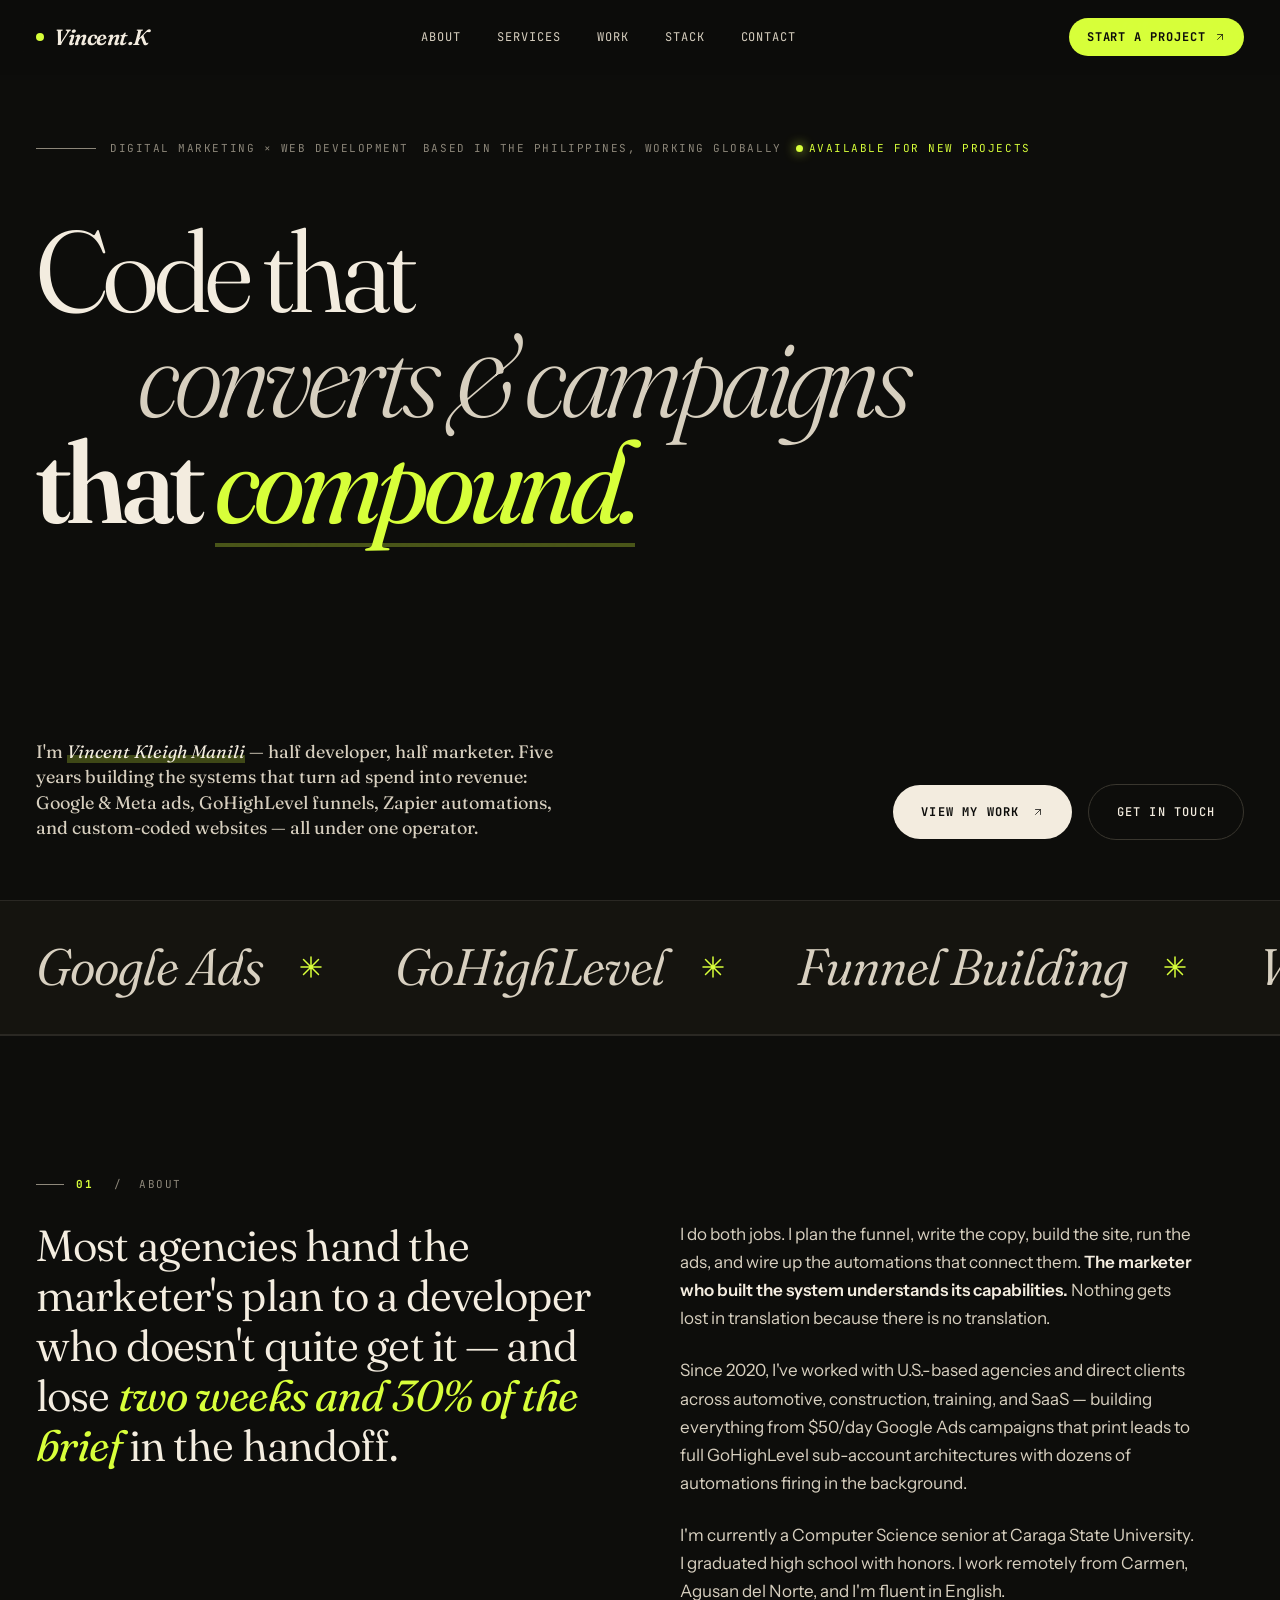
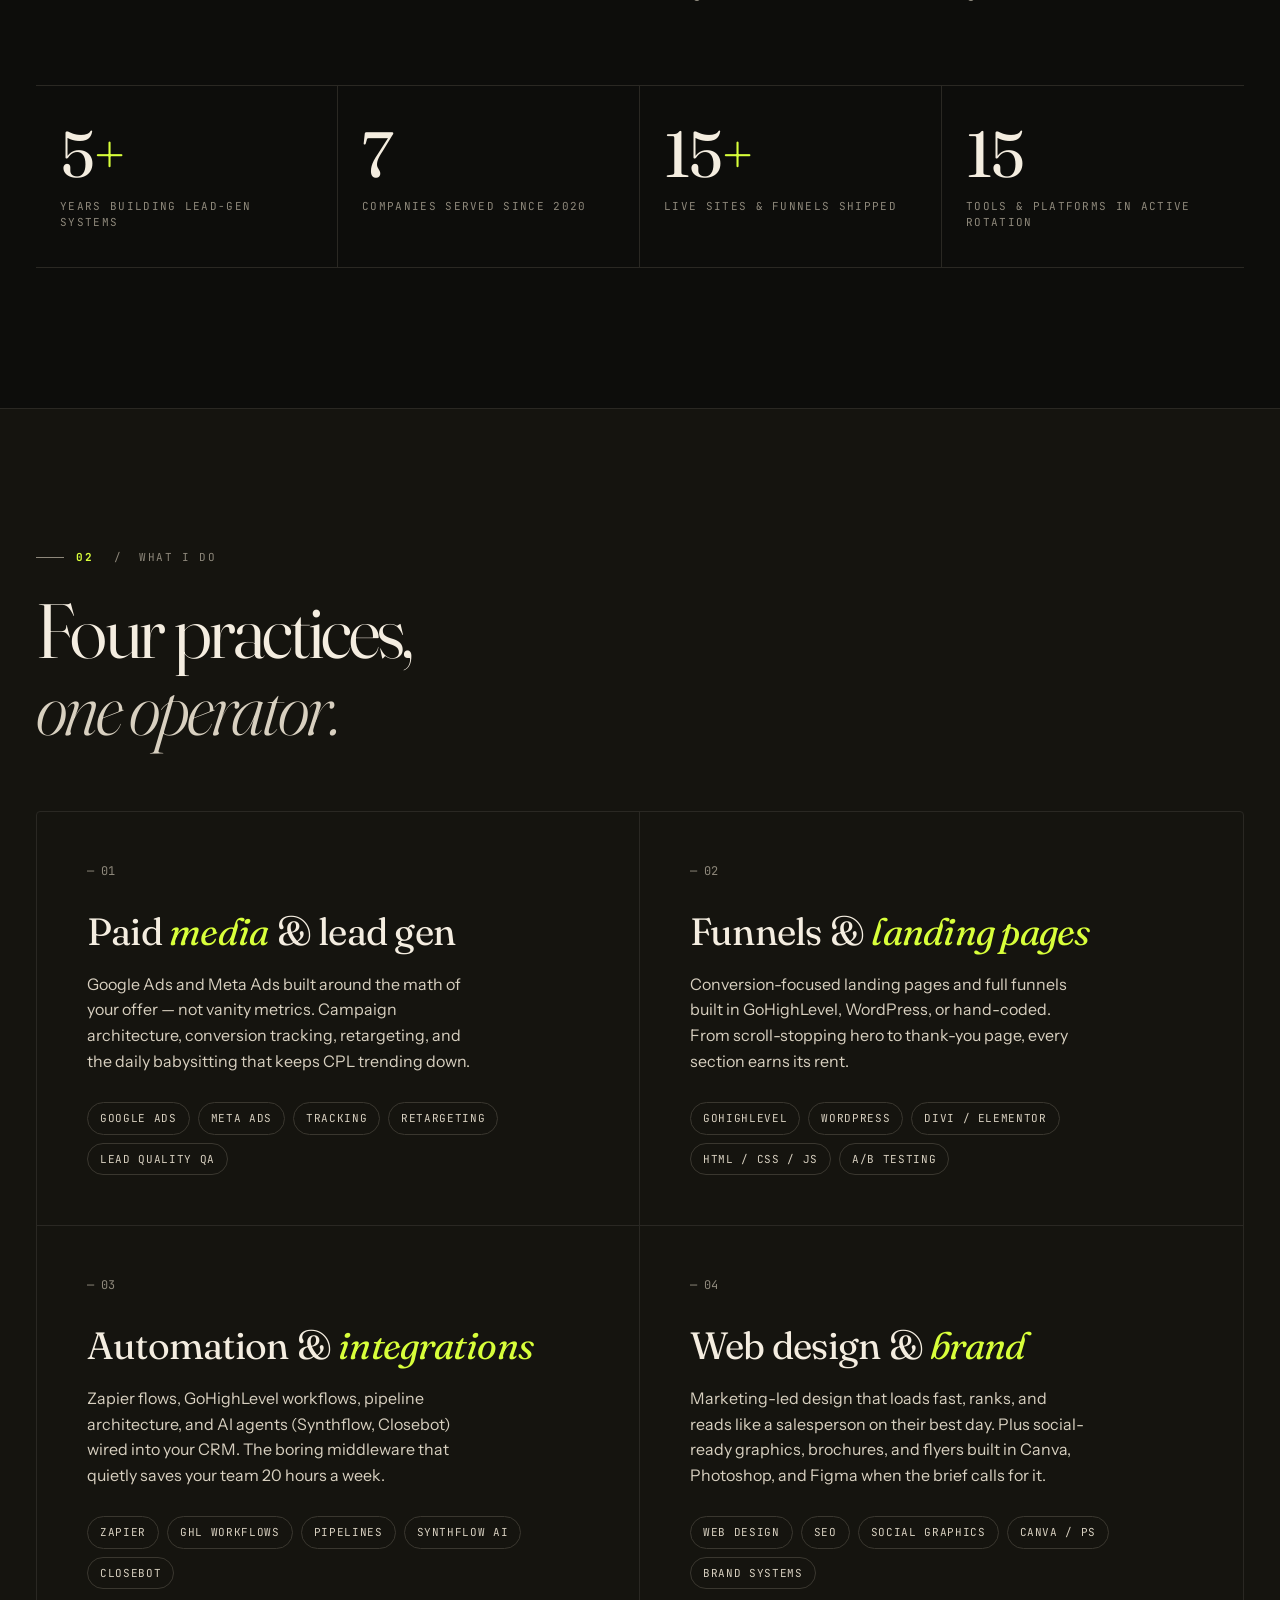
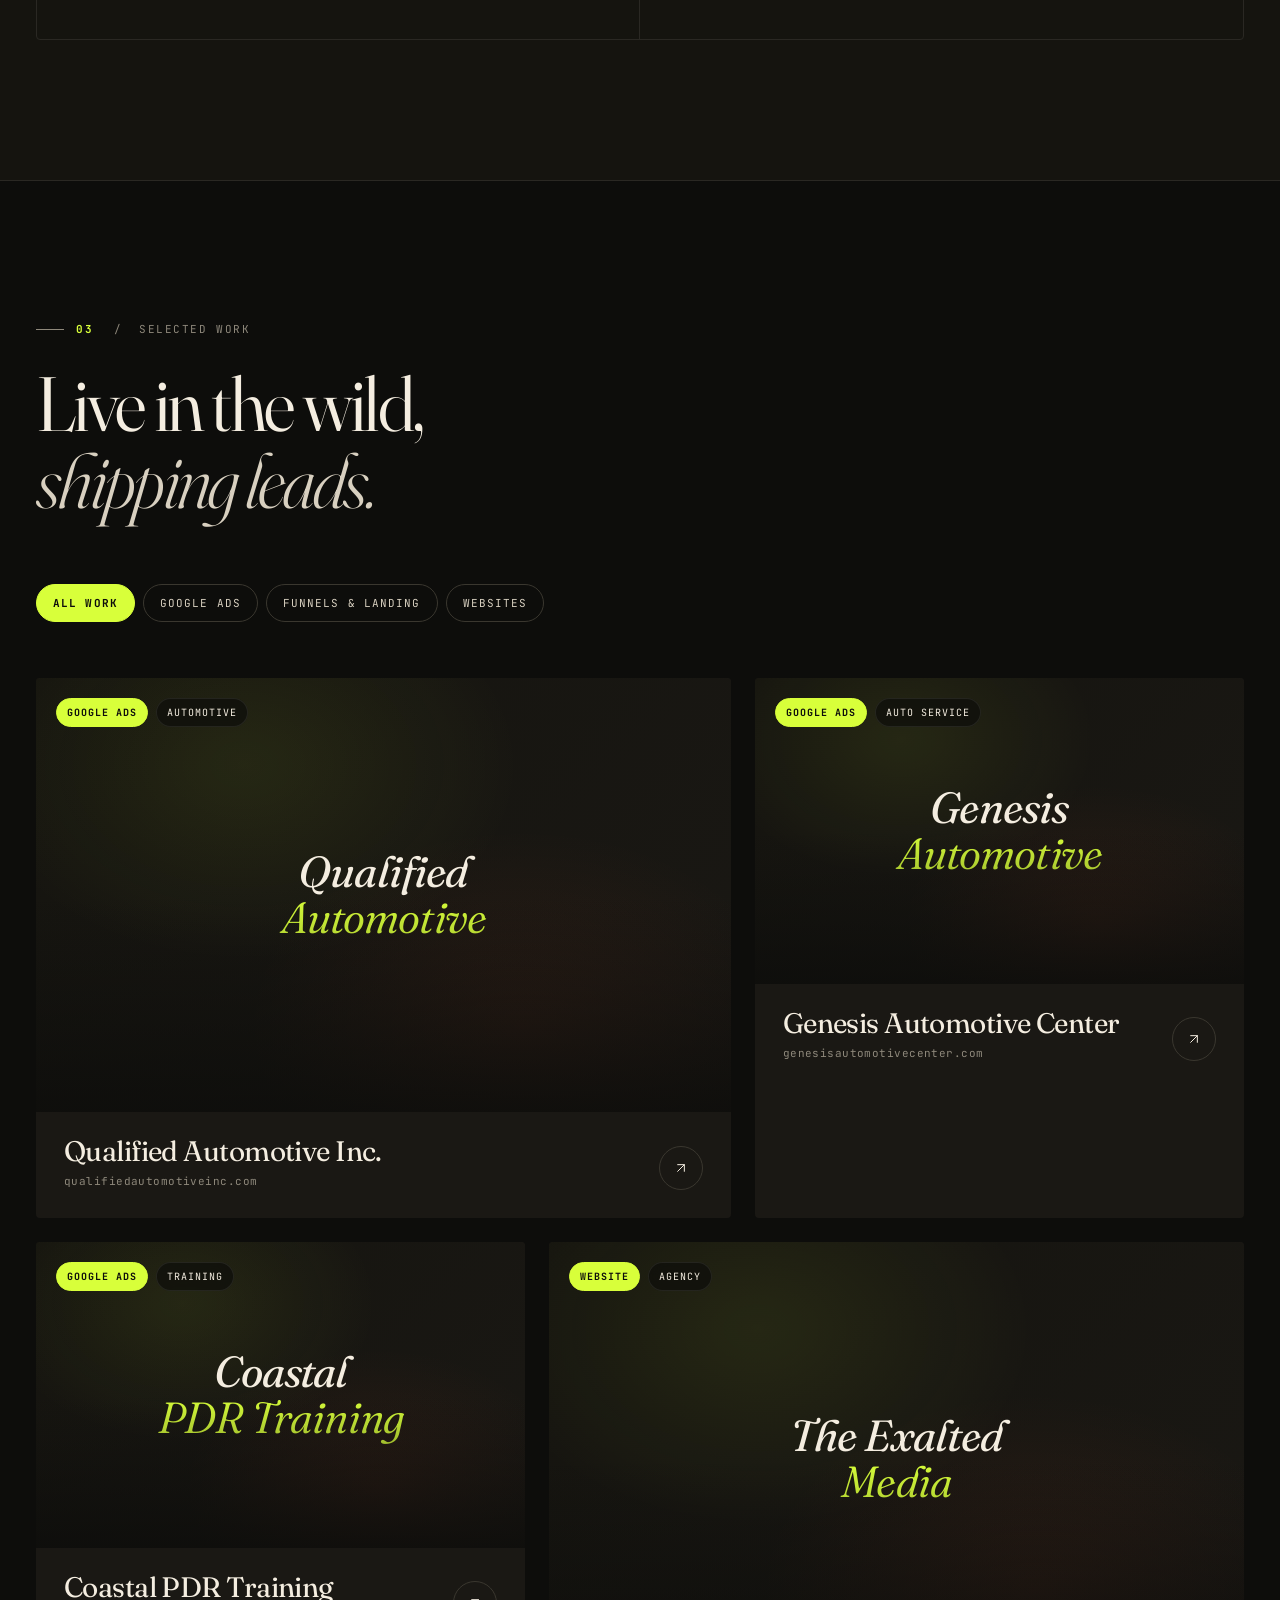
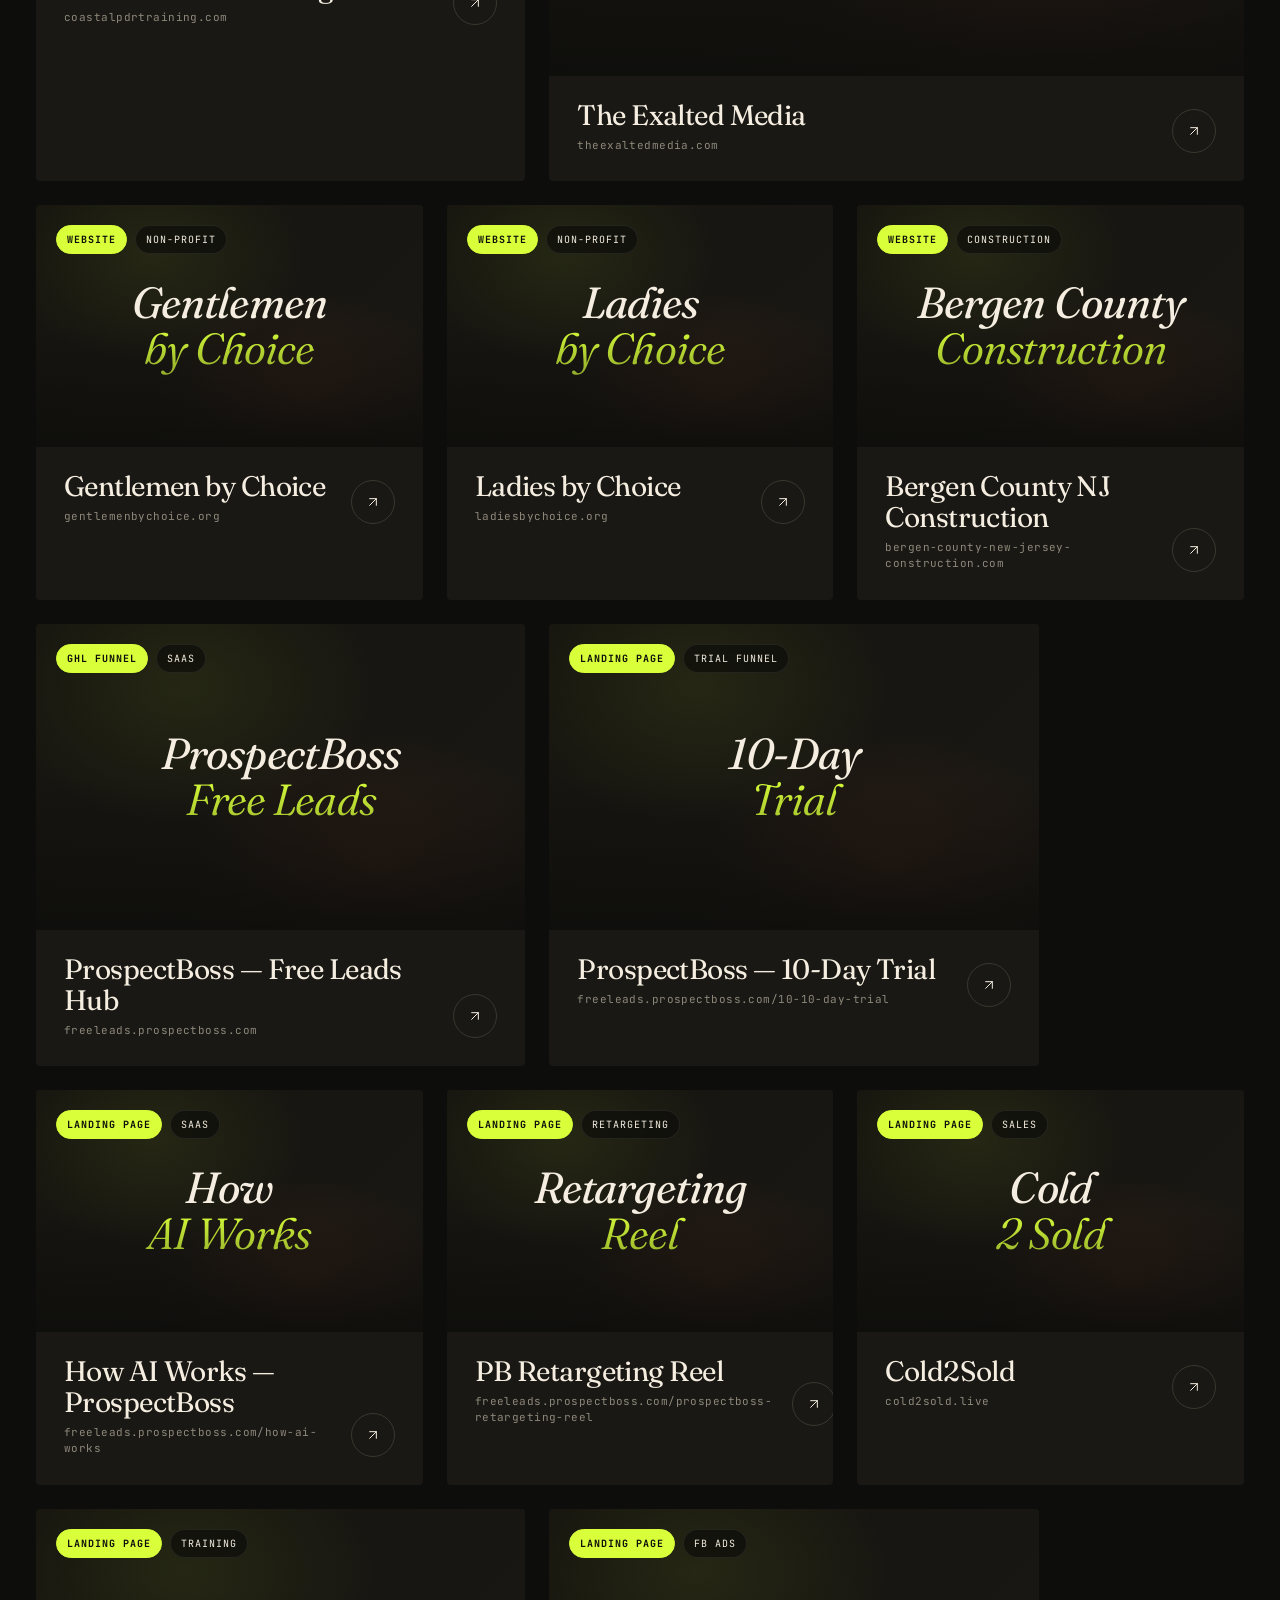
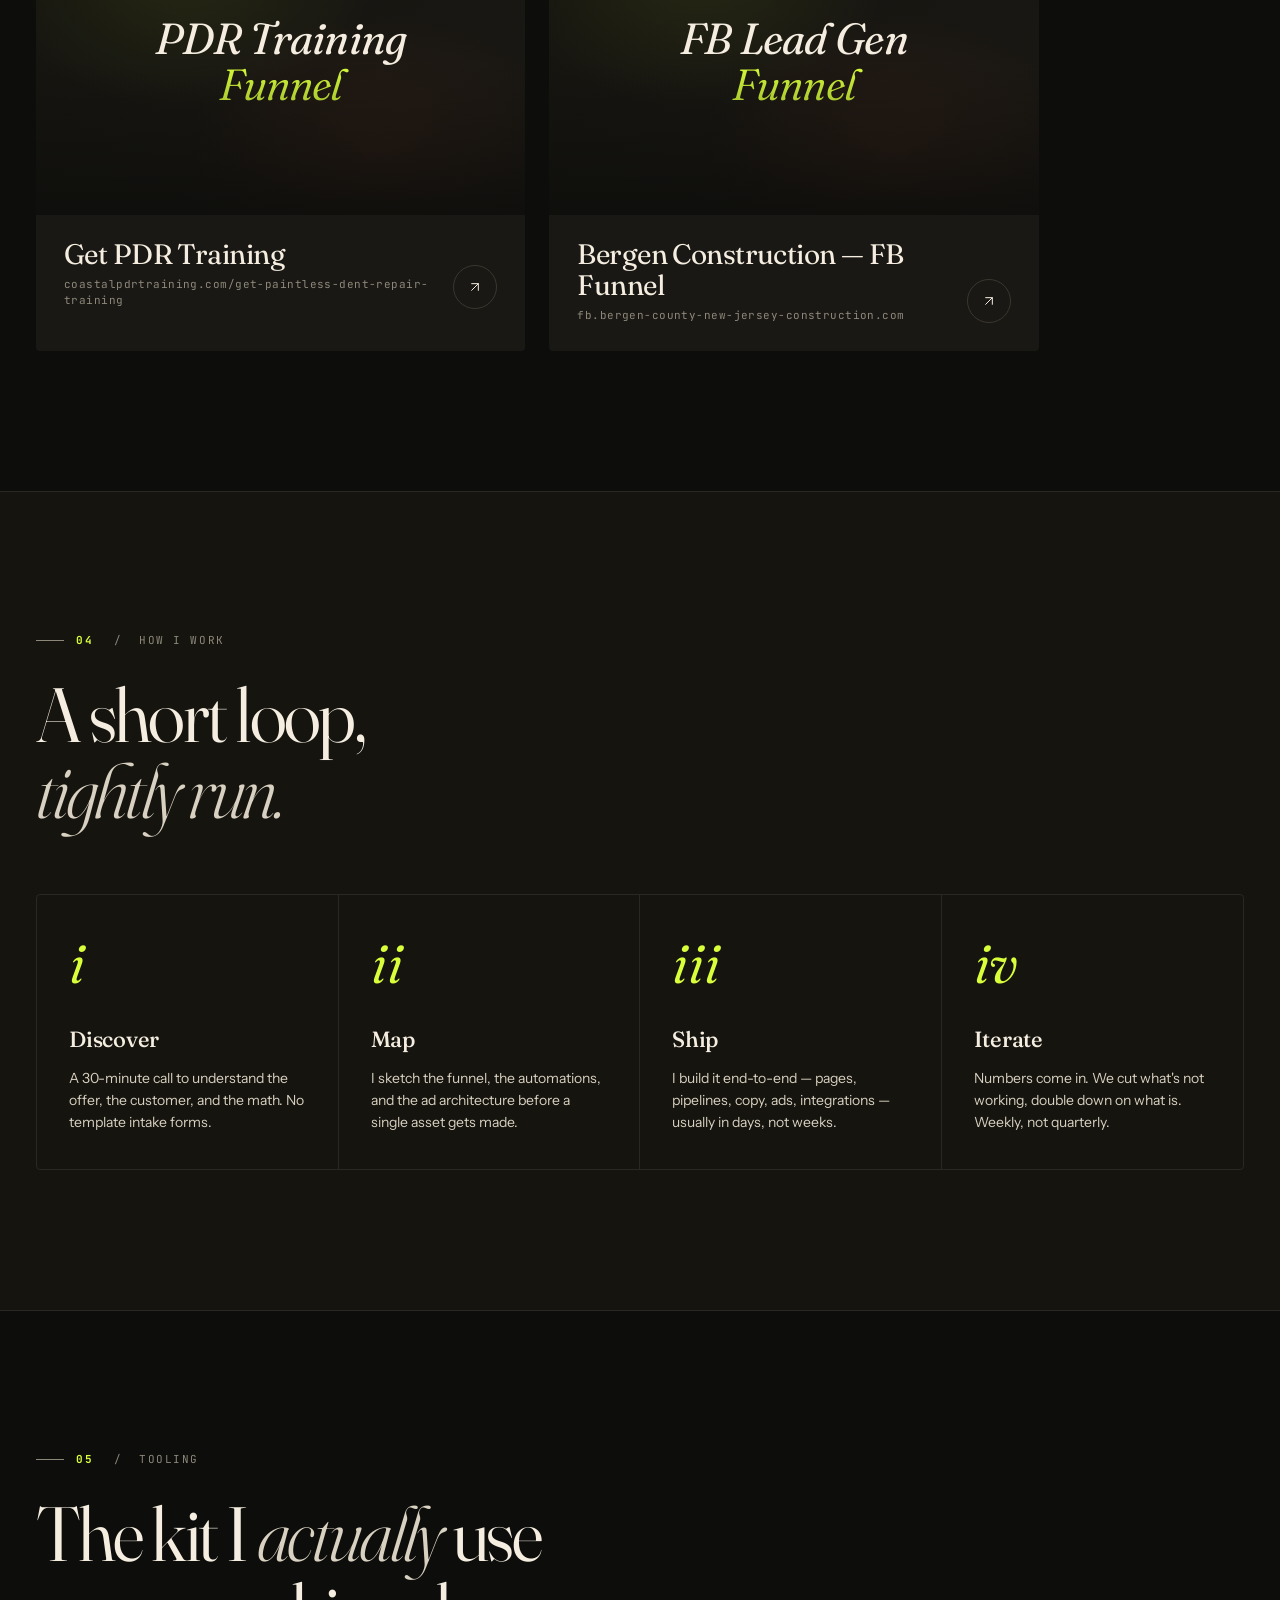
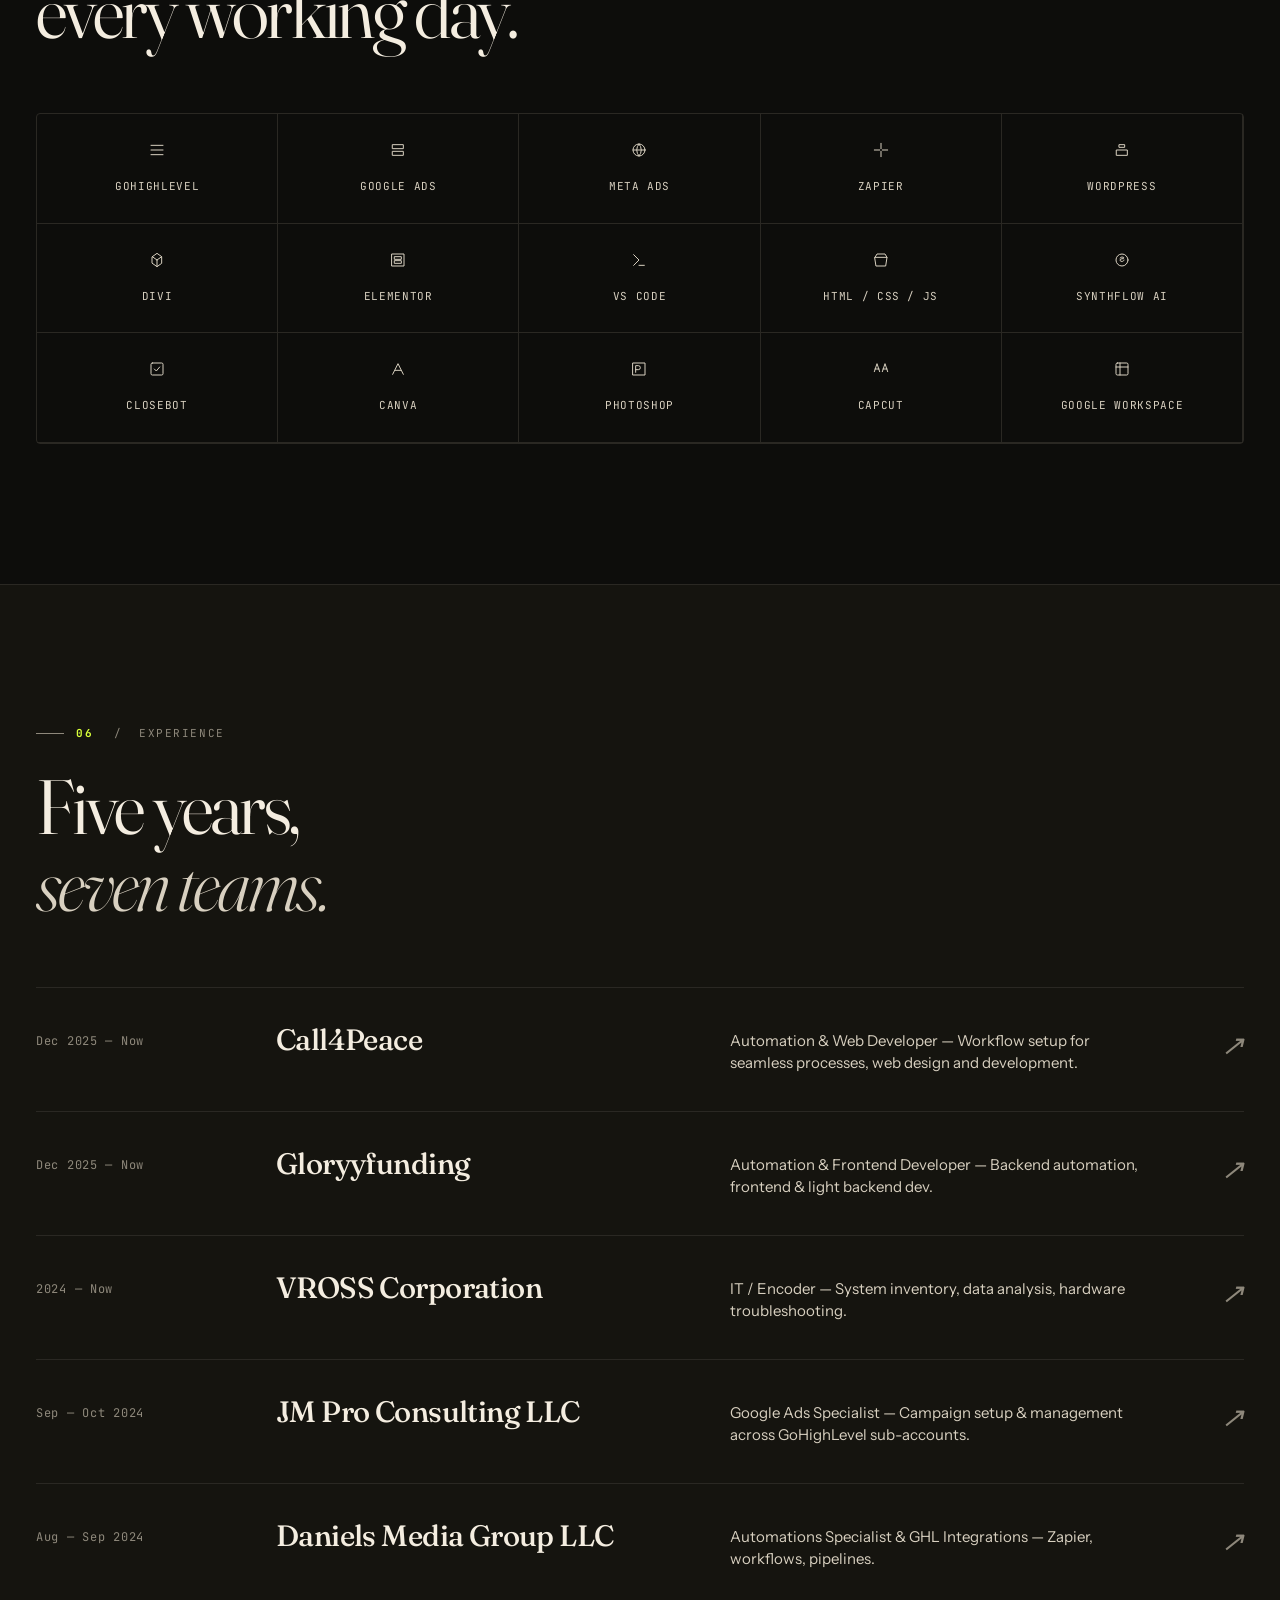
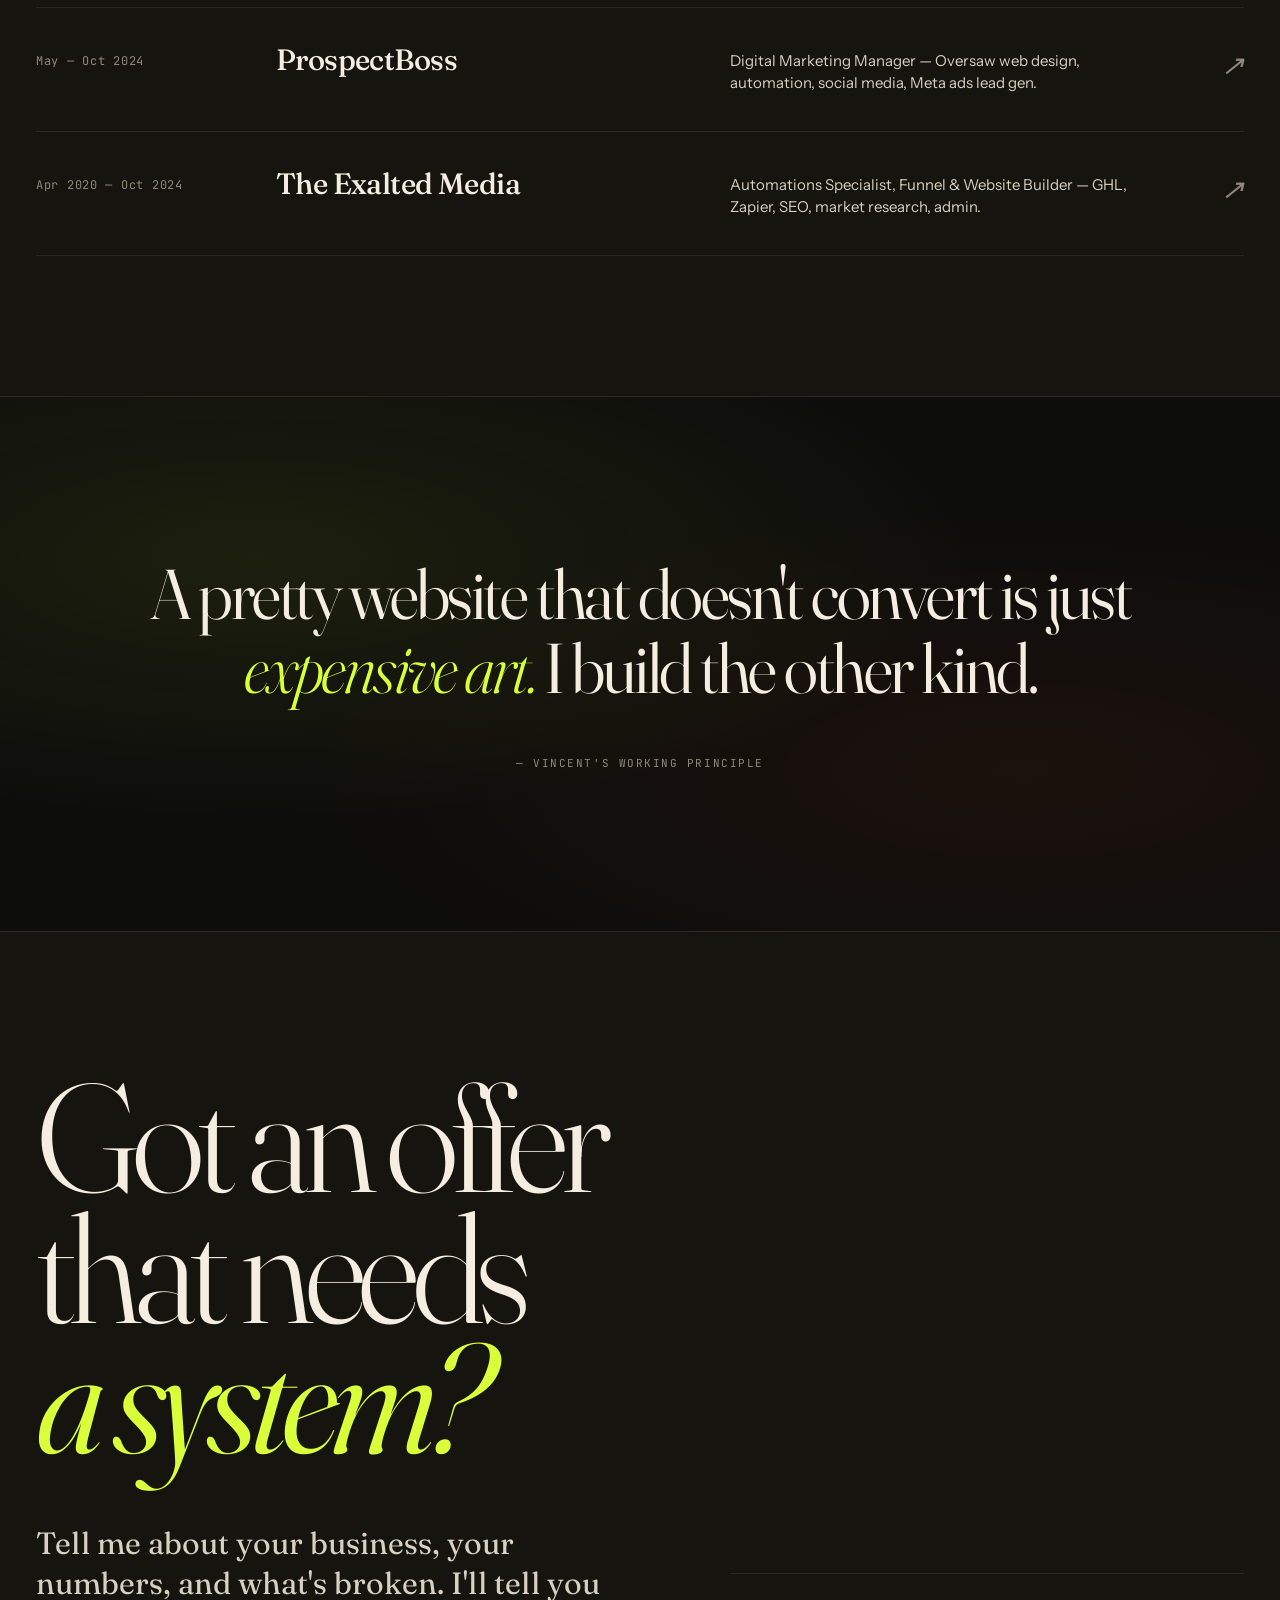
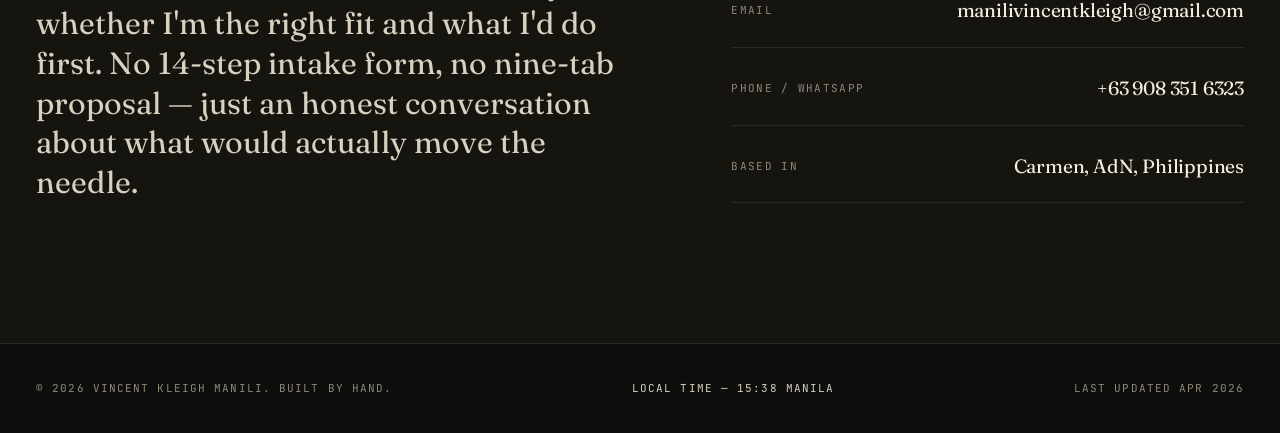
==== commit acbcf4de: "Remove old site link from index.html Removed link to the old site from the contact section." ====
--- a/index.html
+++ b/index.html
@@ -1710,10 +1710,6 @@
           <span class="channel__label">Phone / WhatsApp</span>
           <span class="channel__value">+63 908 351 6323</span>
         </a>
-        <a class="channel" href="https://vincentkleighmanili.netlify.app" target="_blank" rel="noopener">
-          <span class="channel__label">Old Site</span>
-          <span class="channel__value">vincentkleighmanili.netlify.app</span>
-        </a>
         <div class="channel">
           <span class="channel__label">Based in</span>
           <span class="channel__value">Carmen, AdN, Philippines</span>
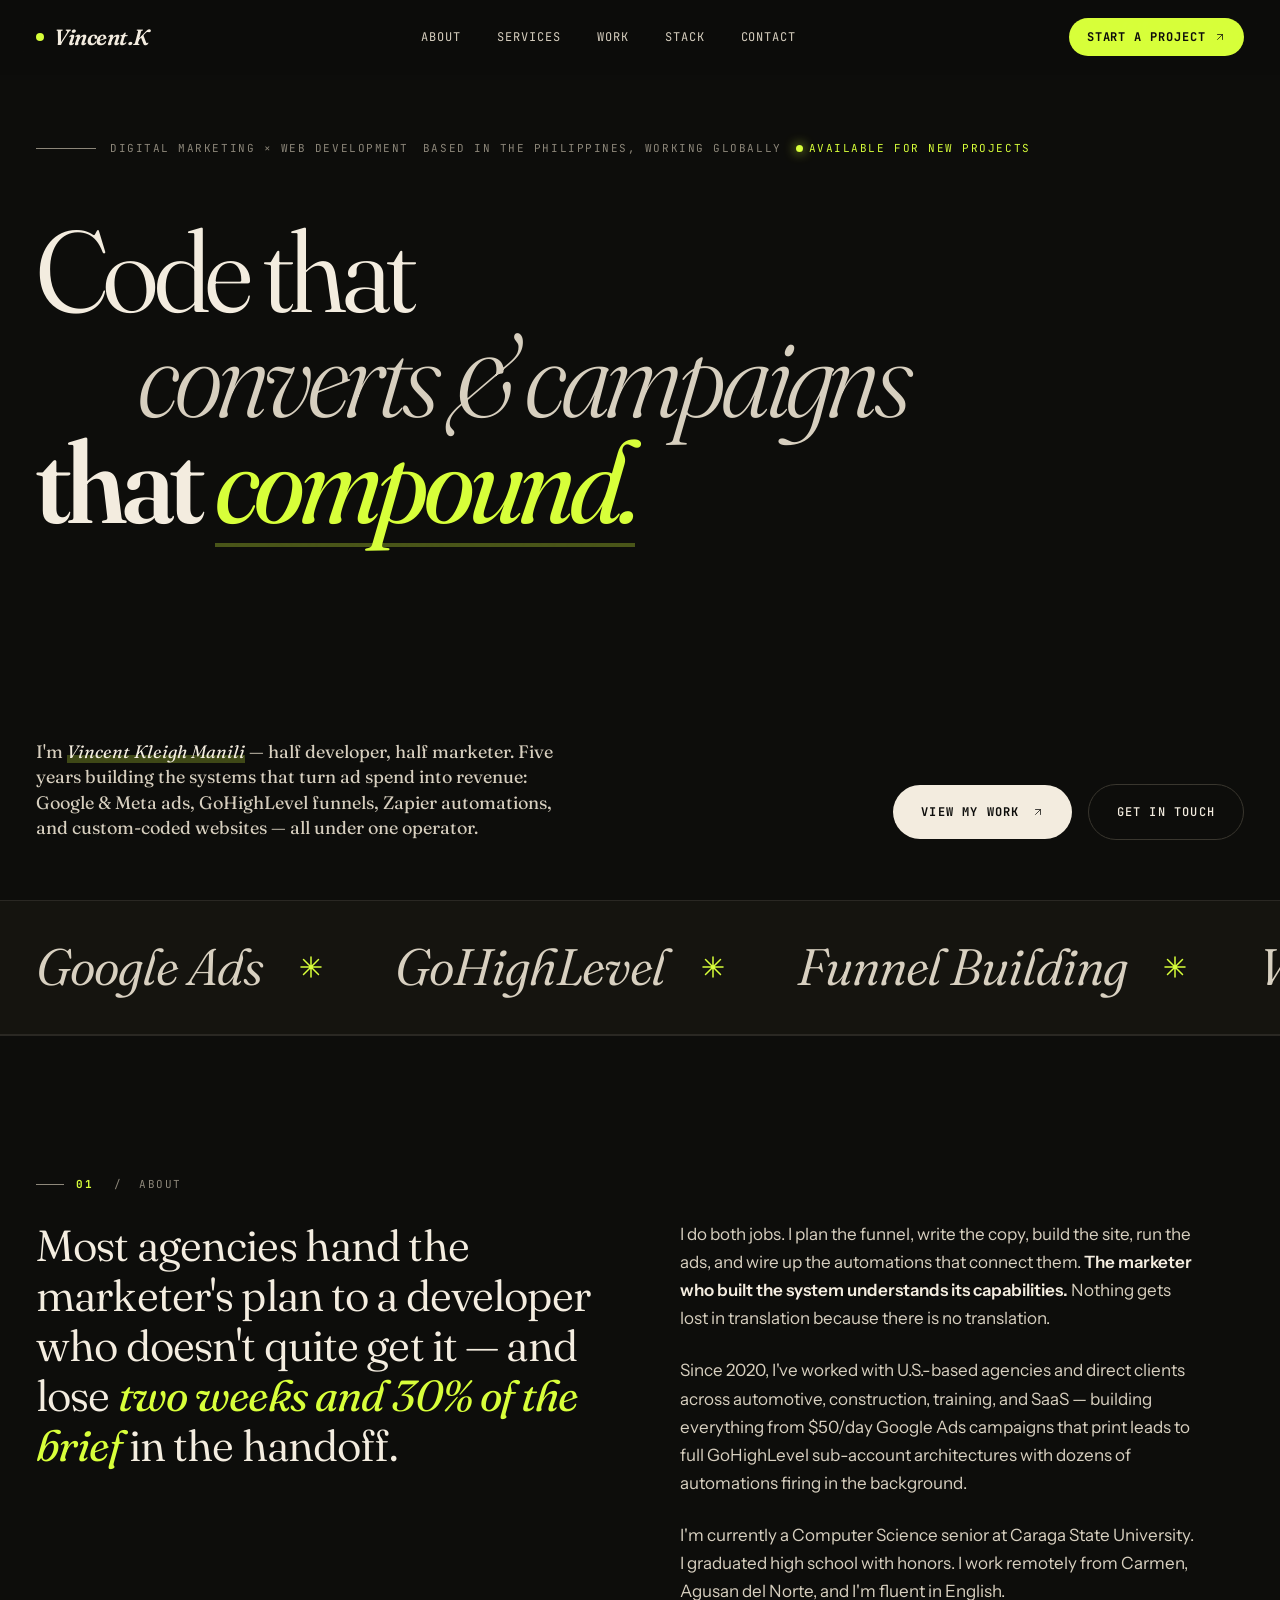
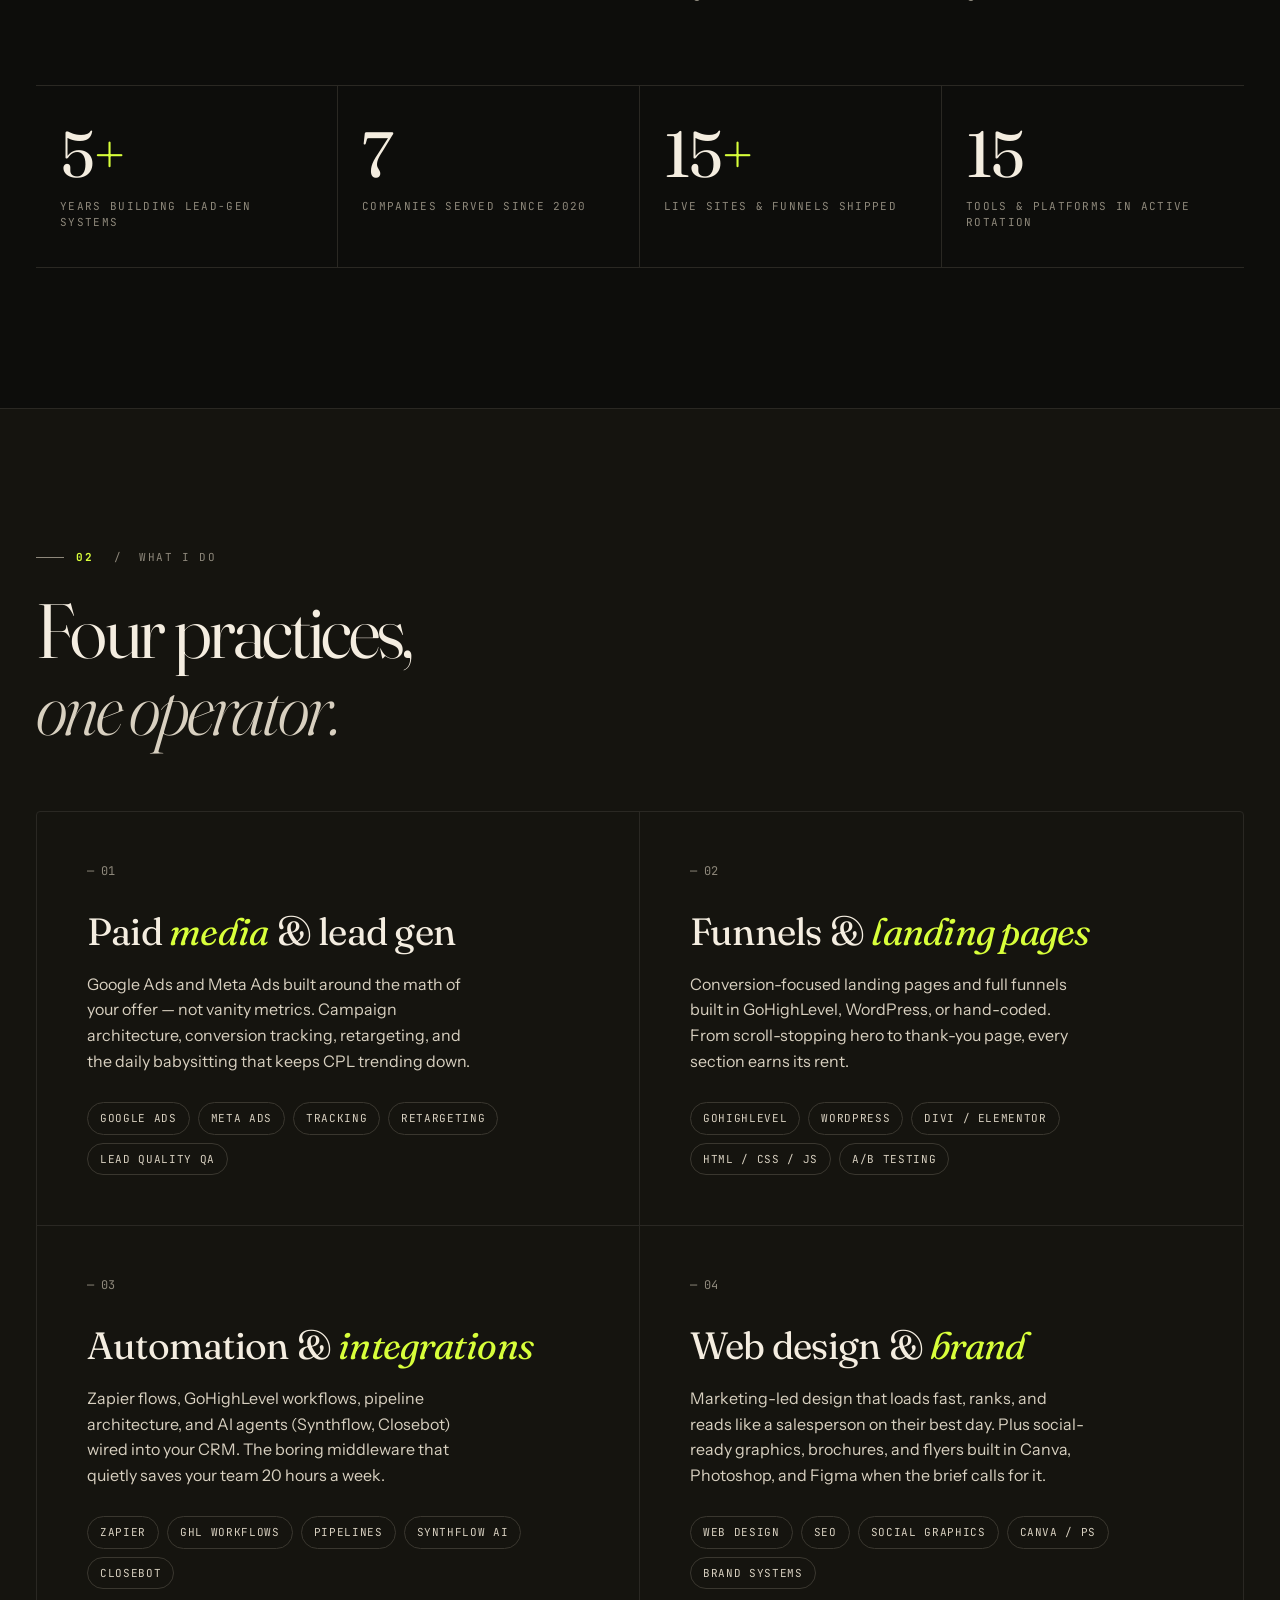
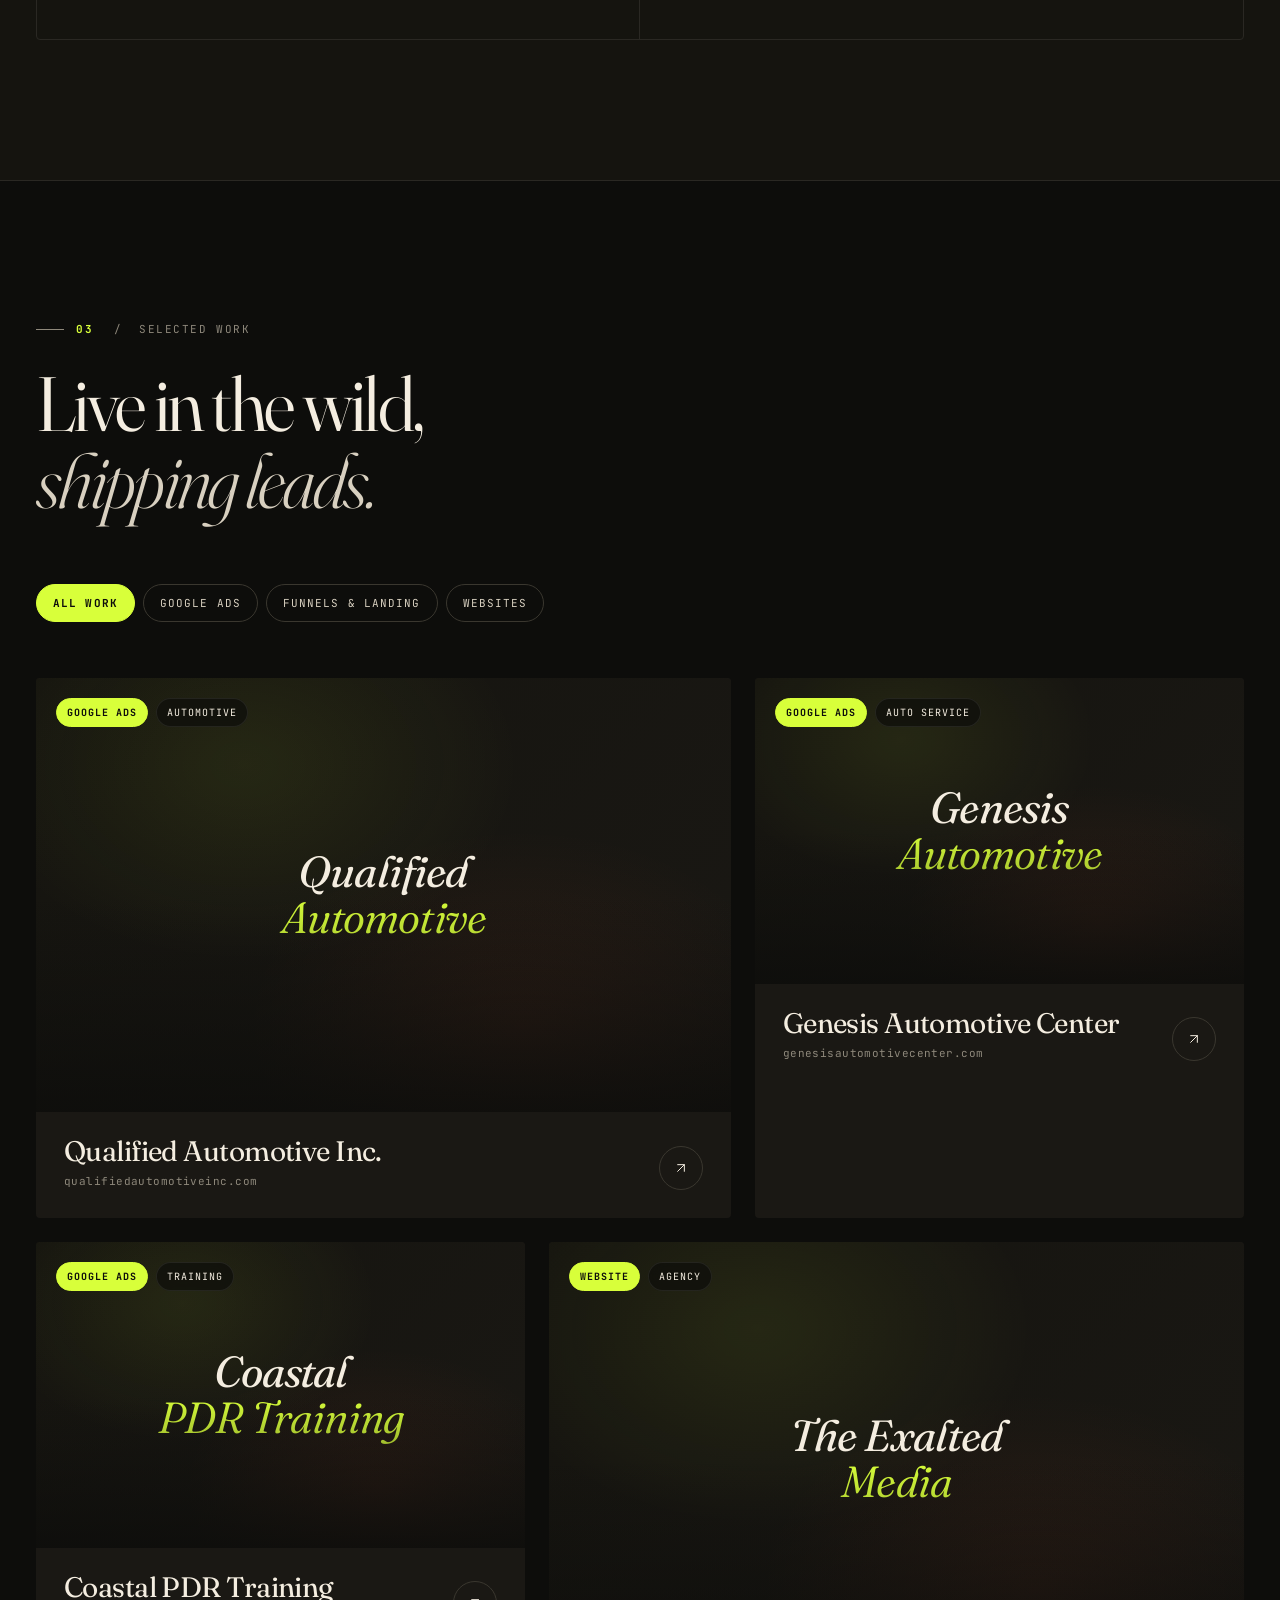
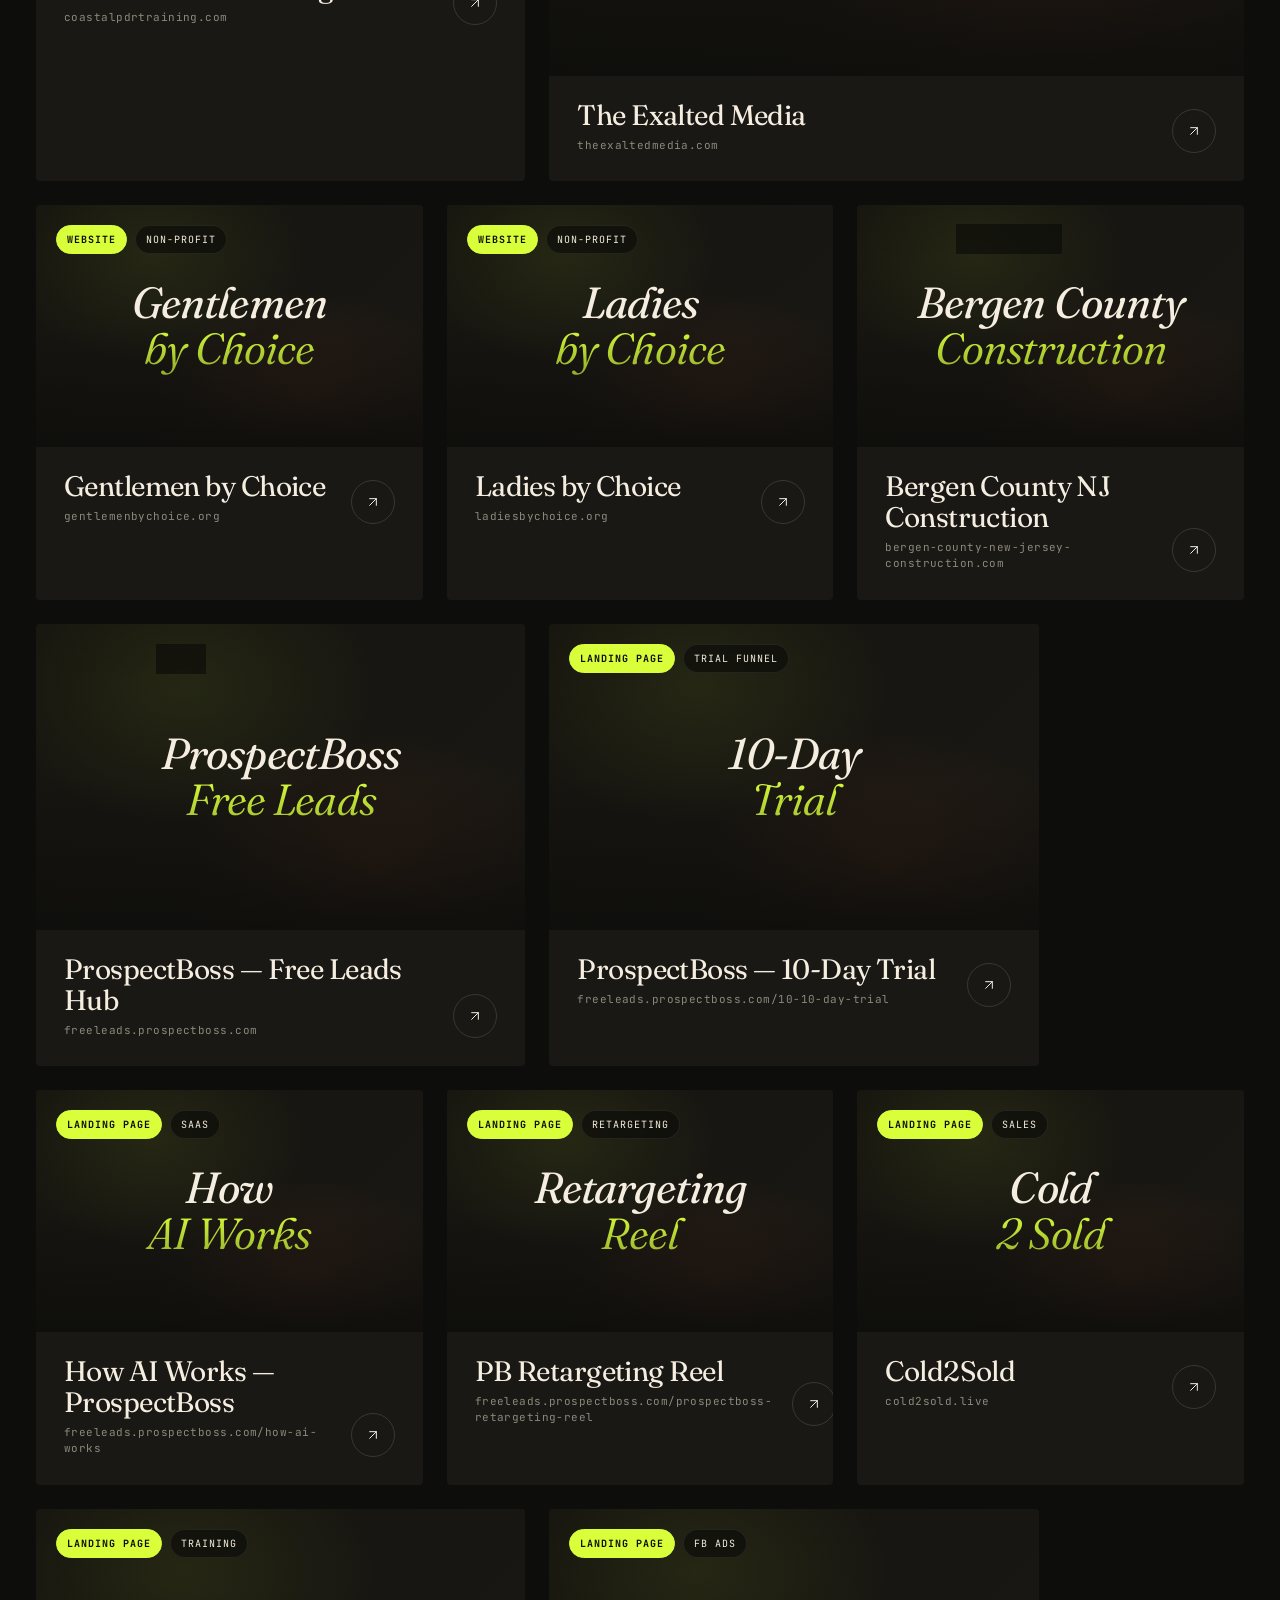
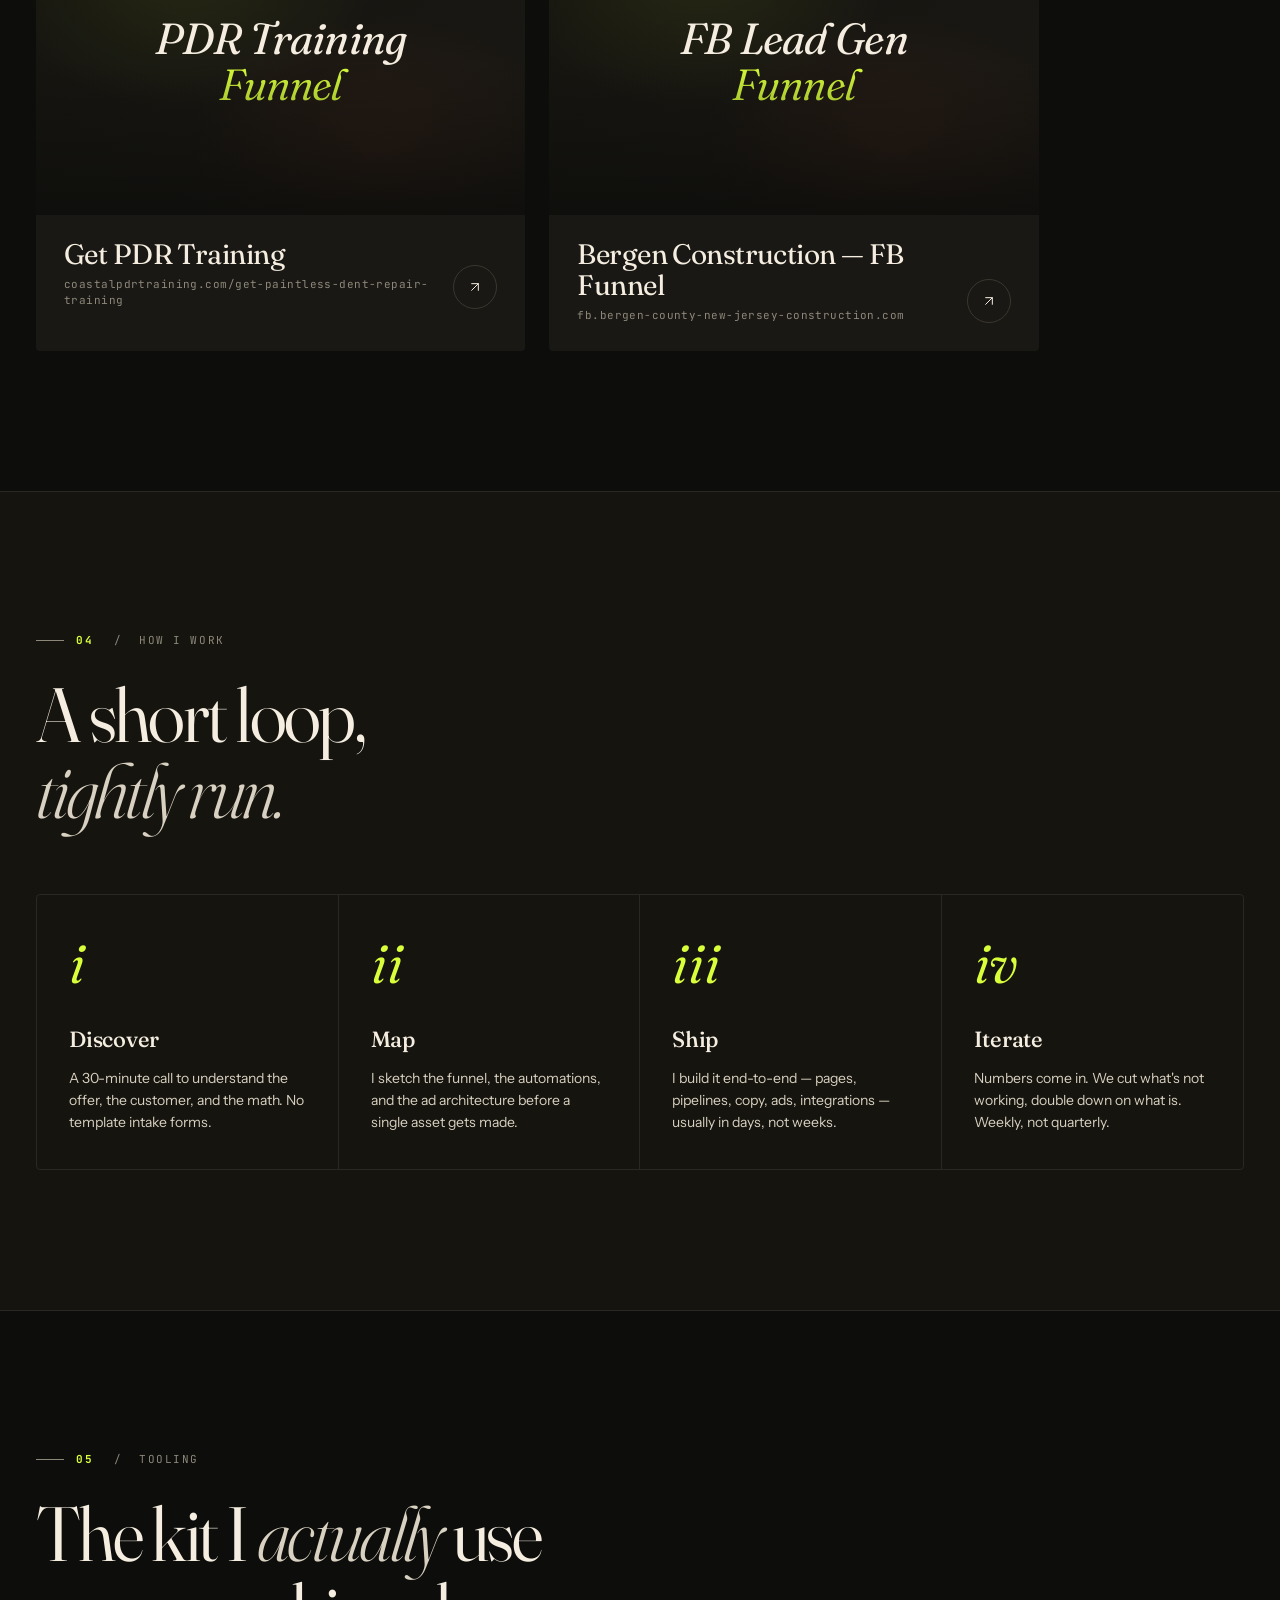
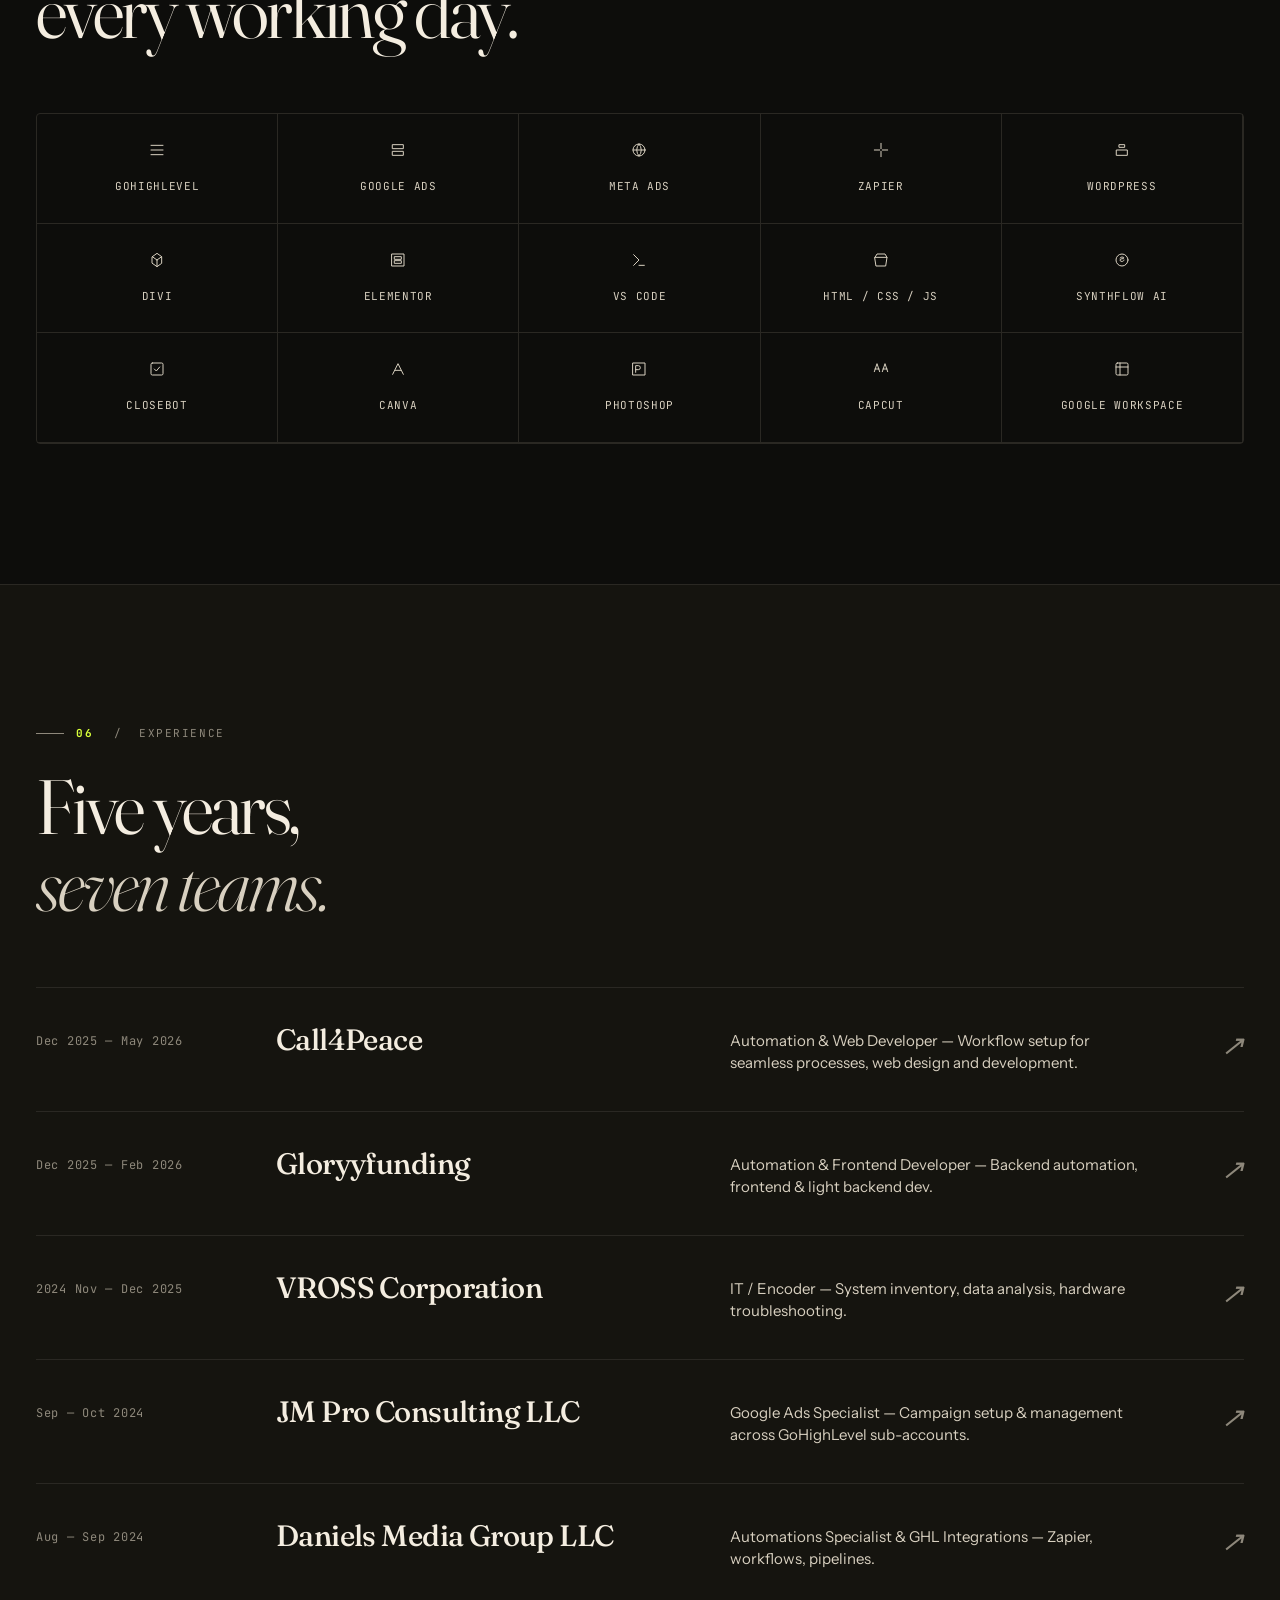
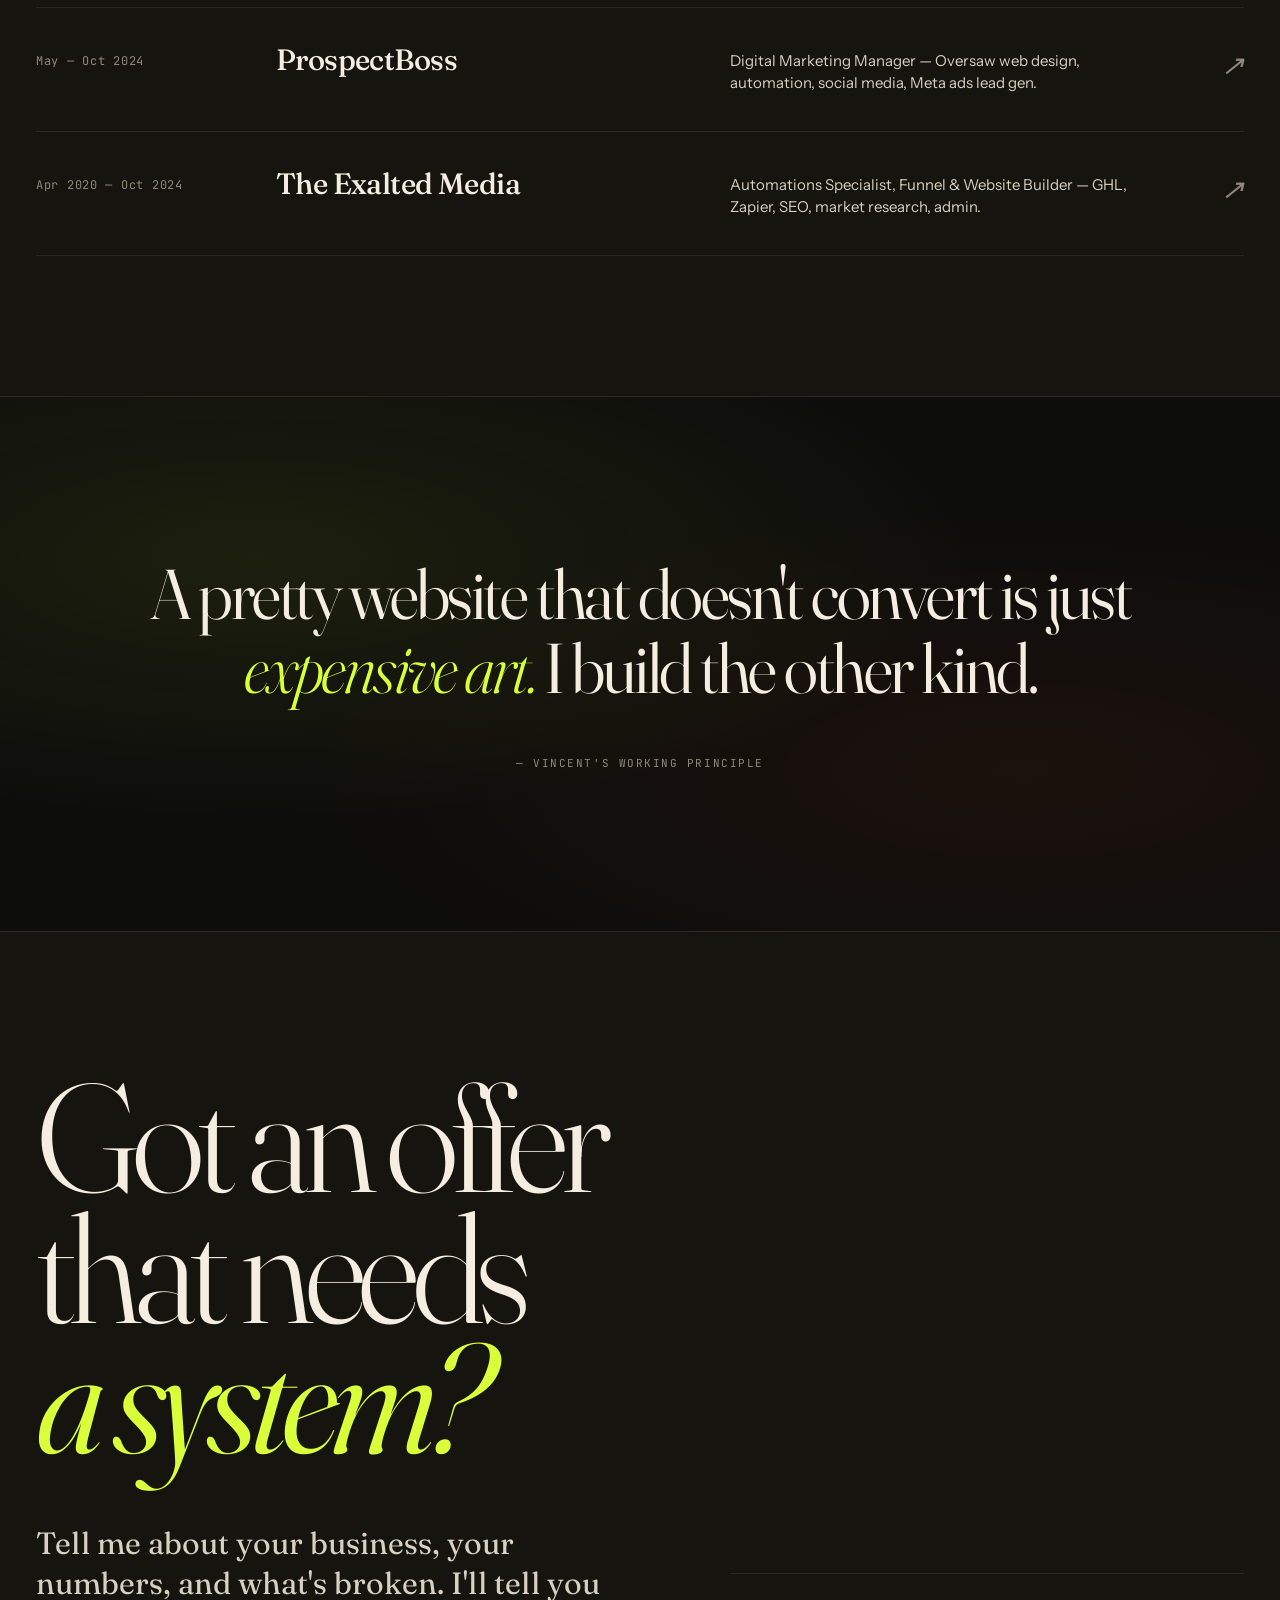
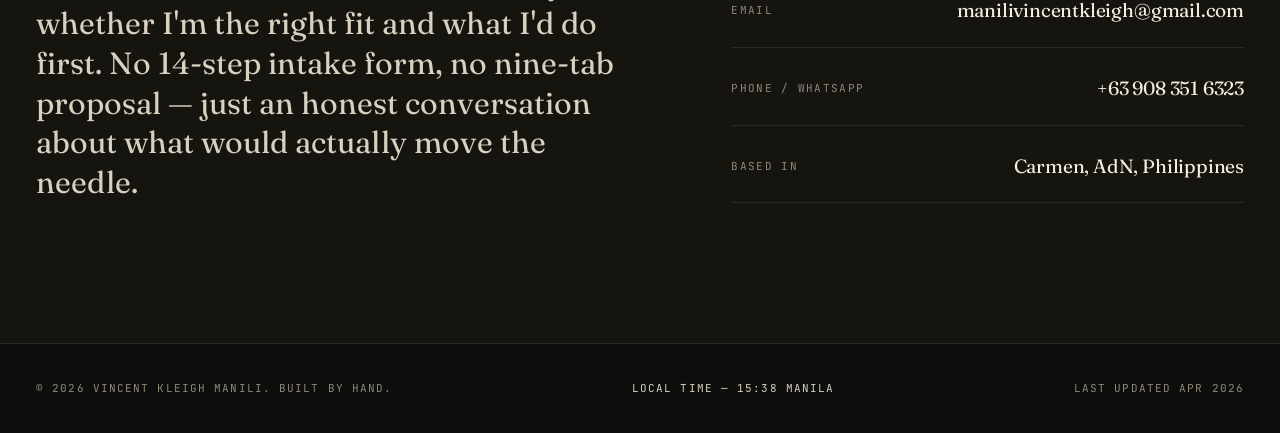
==== commit f4bce13b: "Update employment dates in index.html" ====
--- a/index.html
+++ b/index.html
@@ -1637,19 +1637,19 @@
 
     <div class="exp__list">
       <div class="exp reveal">
-        <div class="exp__date">Dec 2025 — Now</div>
+        <div class="exp__date">Dec 2025 — May 2026</div>
         <div class="exp__company">Call4Peace</div>
         <div class="exp__role">Automation &amp; Web Developer — Workflow setup for seamless processes, web design and development.</div>
         <div class="exp__arrow">↗</div>
       </div>
       <div class="exp reveal">
-        <div class="exp__date">Dec 2025 — Now</div>
+        <div class="exp__date">Dec 2025 — Feb 2026</div>
         <div class="exp__company">Gloryyfunding</div>
         <div class="exp__role">Automation &amp; Frontend Developer — Backend automation, frontend &amp; light backend dev.</div>
         <div class="exp__arrow">↗</div>
       </div>
       <div class="exp reveal">
-        <div class="exp__date">2024 — Now</div>
+        <div class="exp__date">2024 Nov — Dec 2025</div>
         <div class="exp__company">VROSS Corporation</div>
         <div class="exp__role">IT / Encoder — System inventory, data analysis, hardware troubleshooting.</div>
         <div class="exp__arrow">↗</div>
